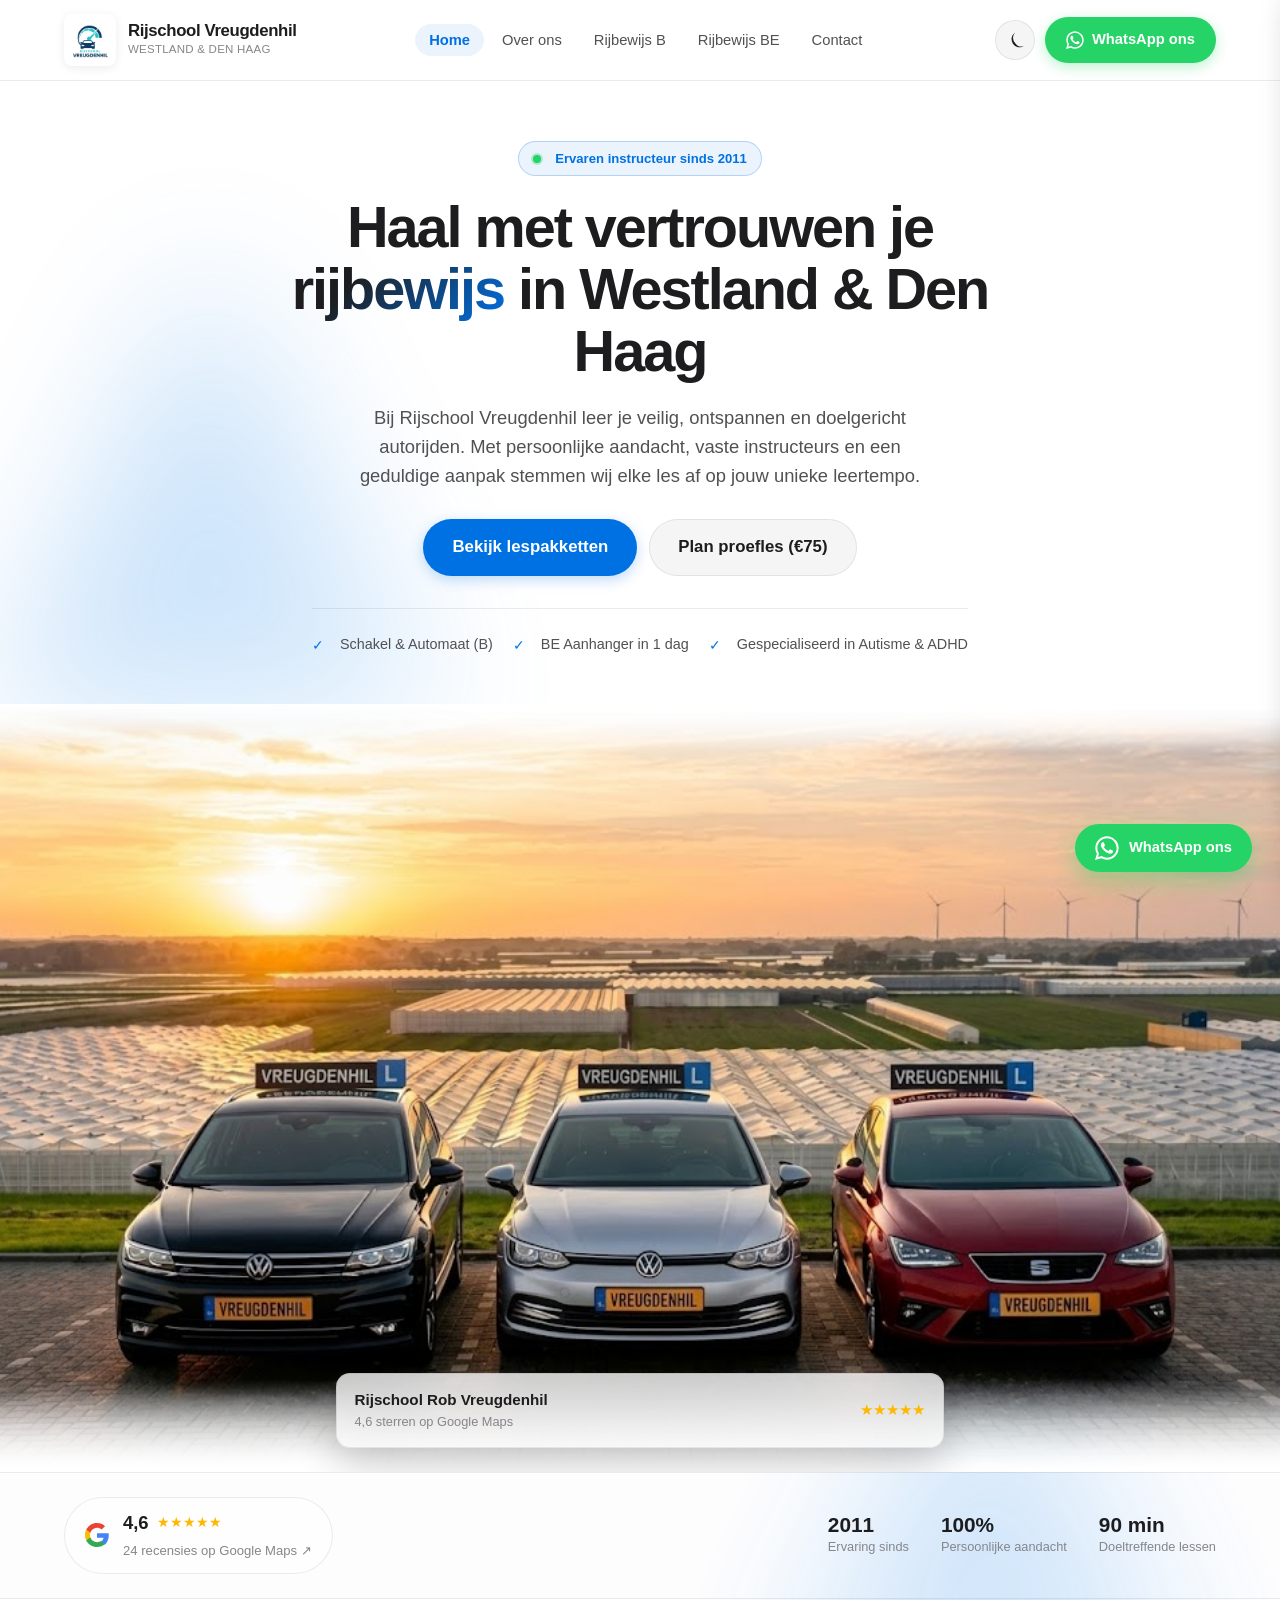
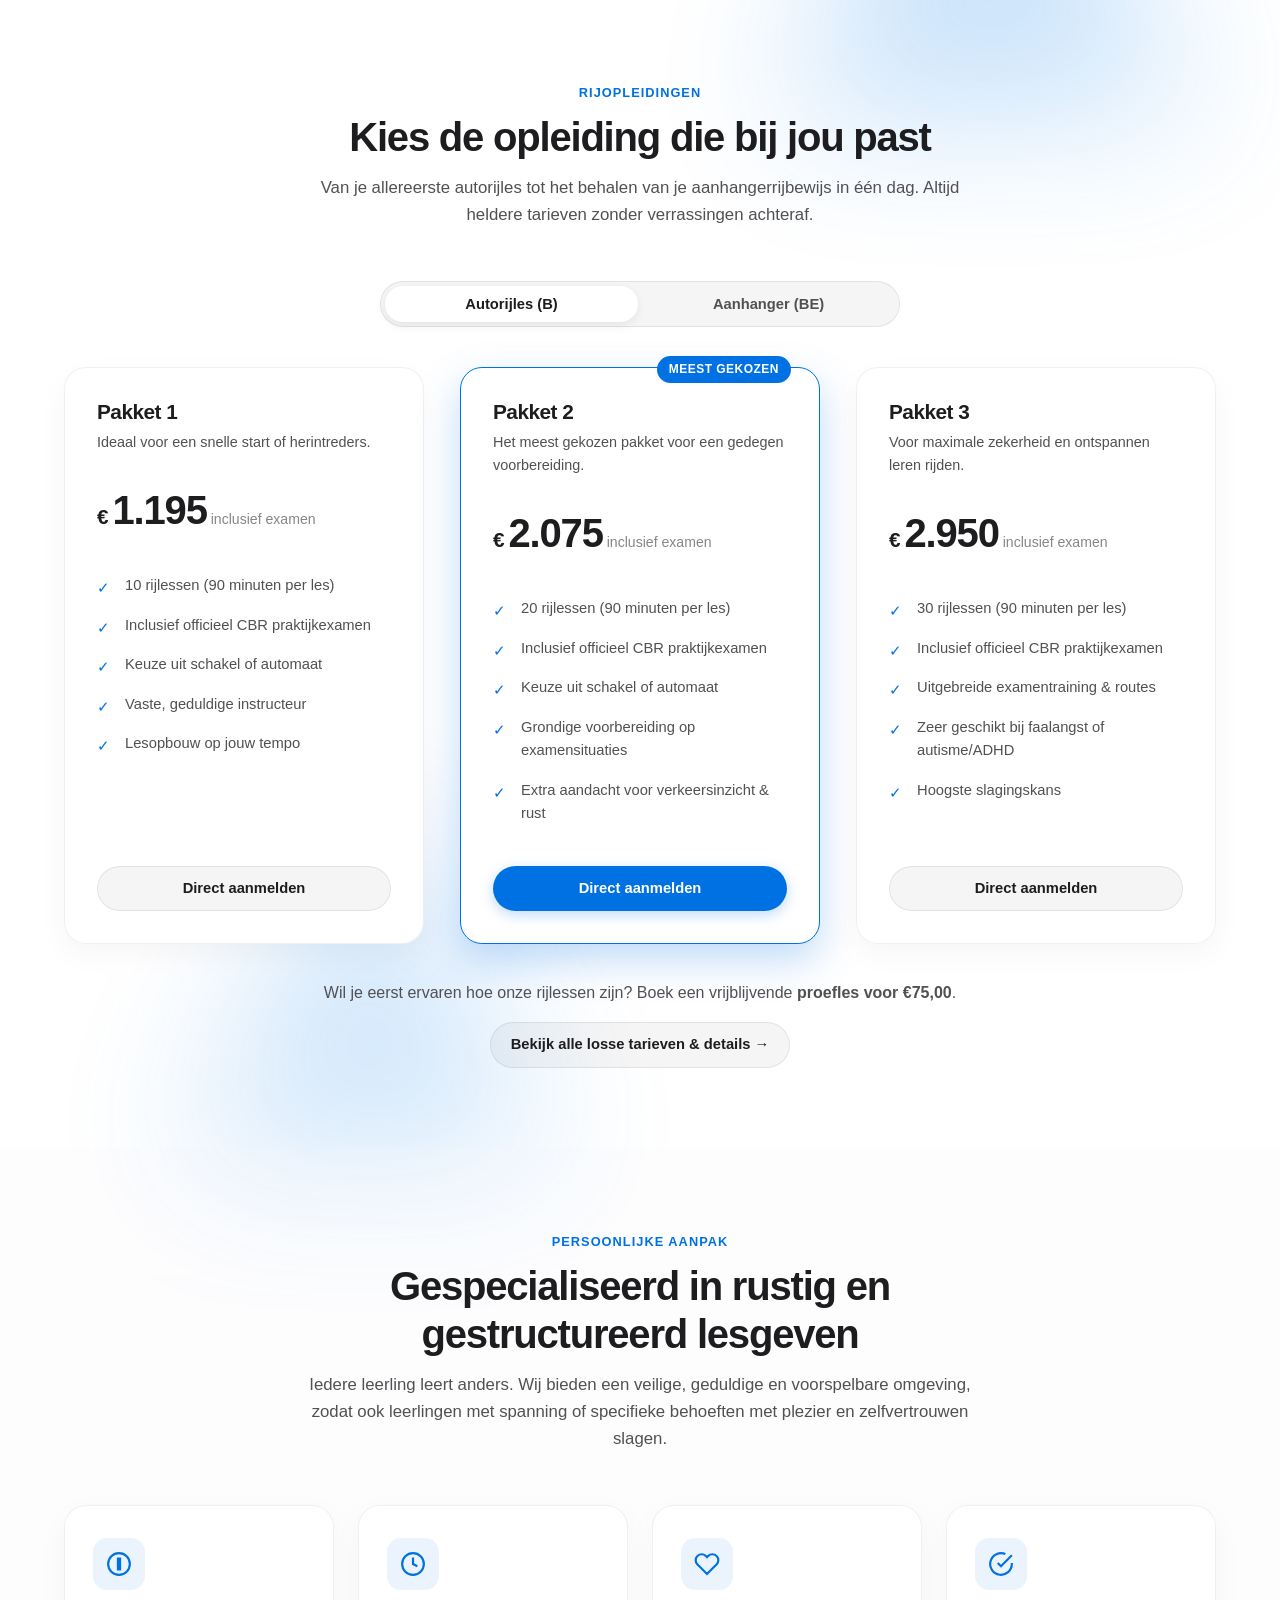
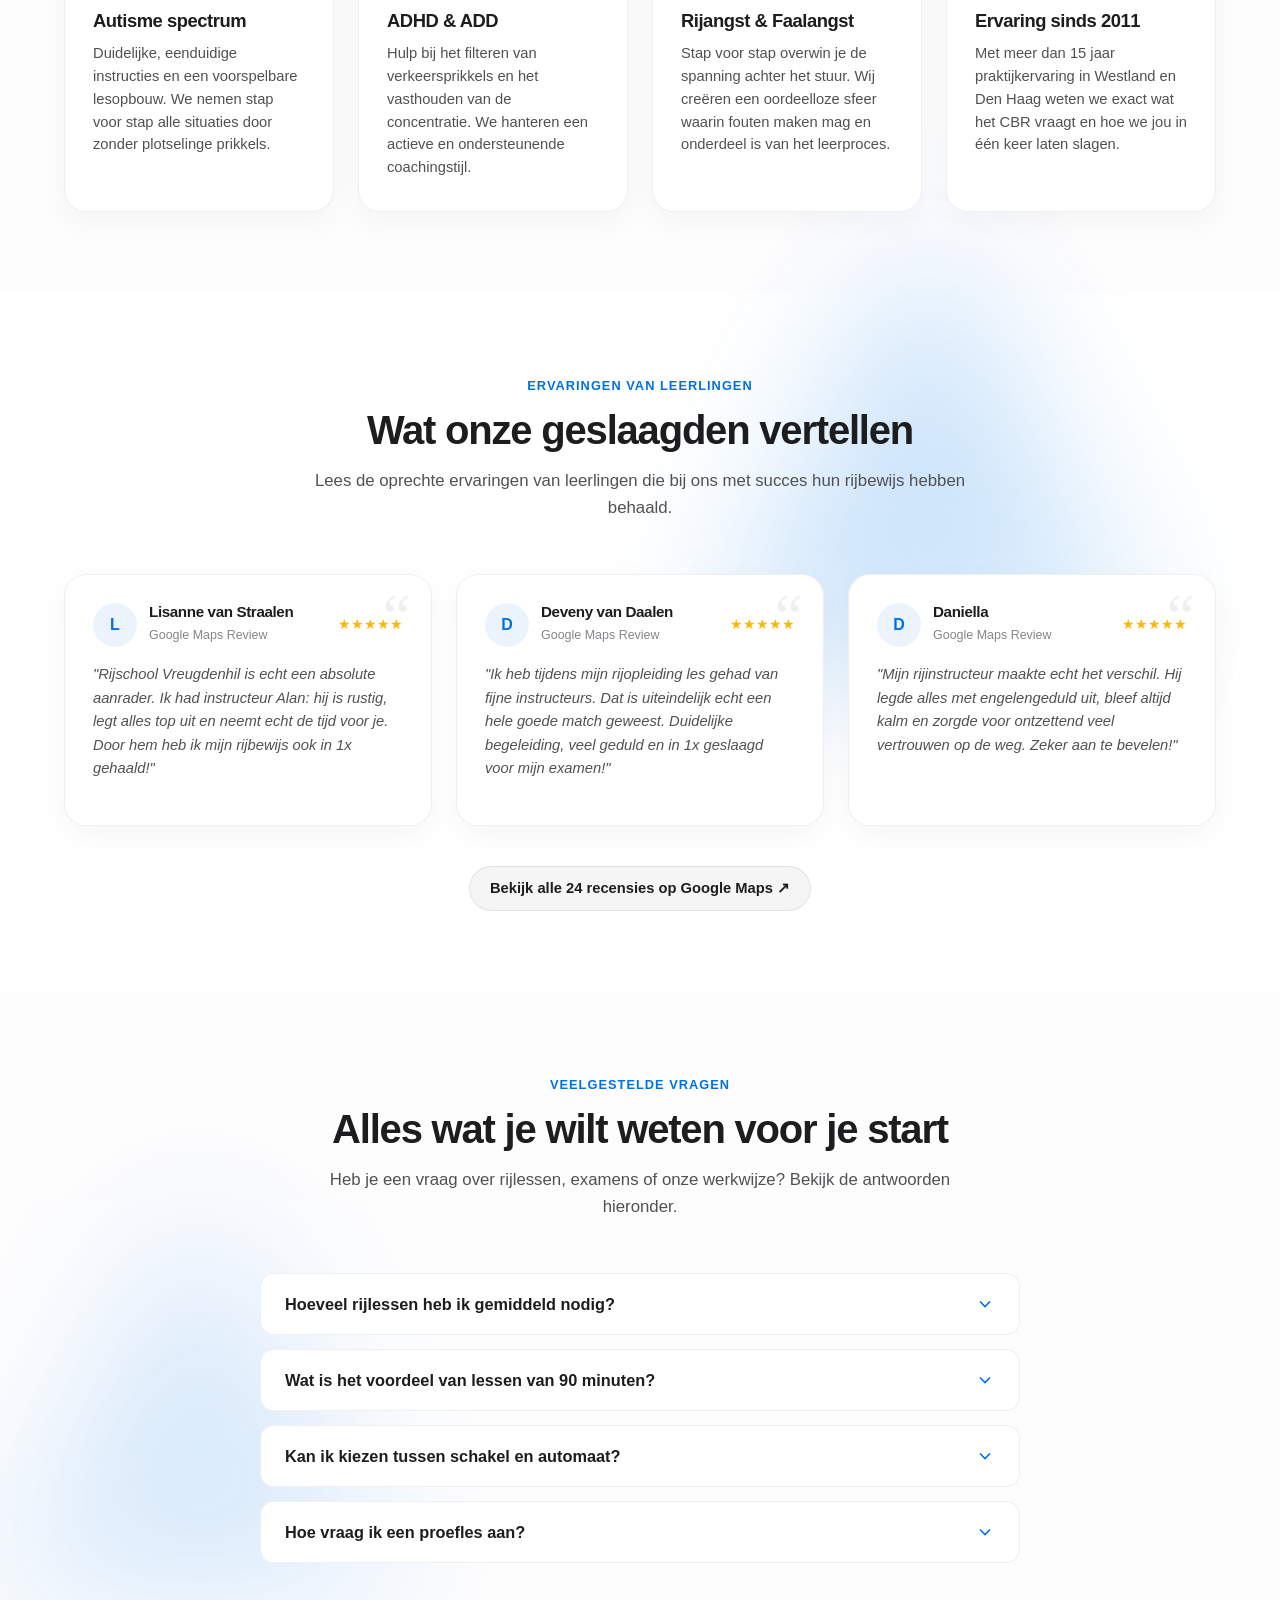
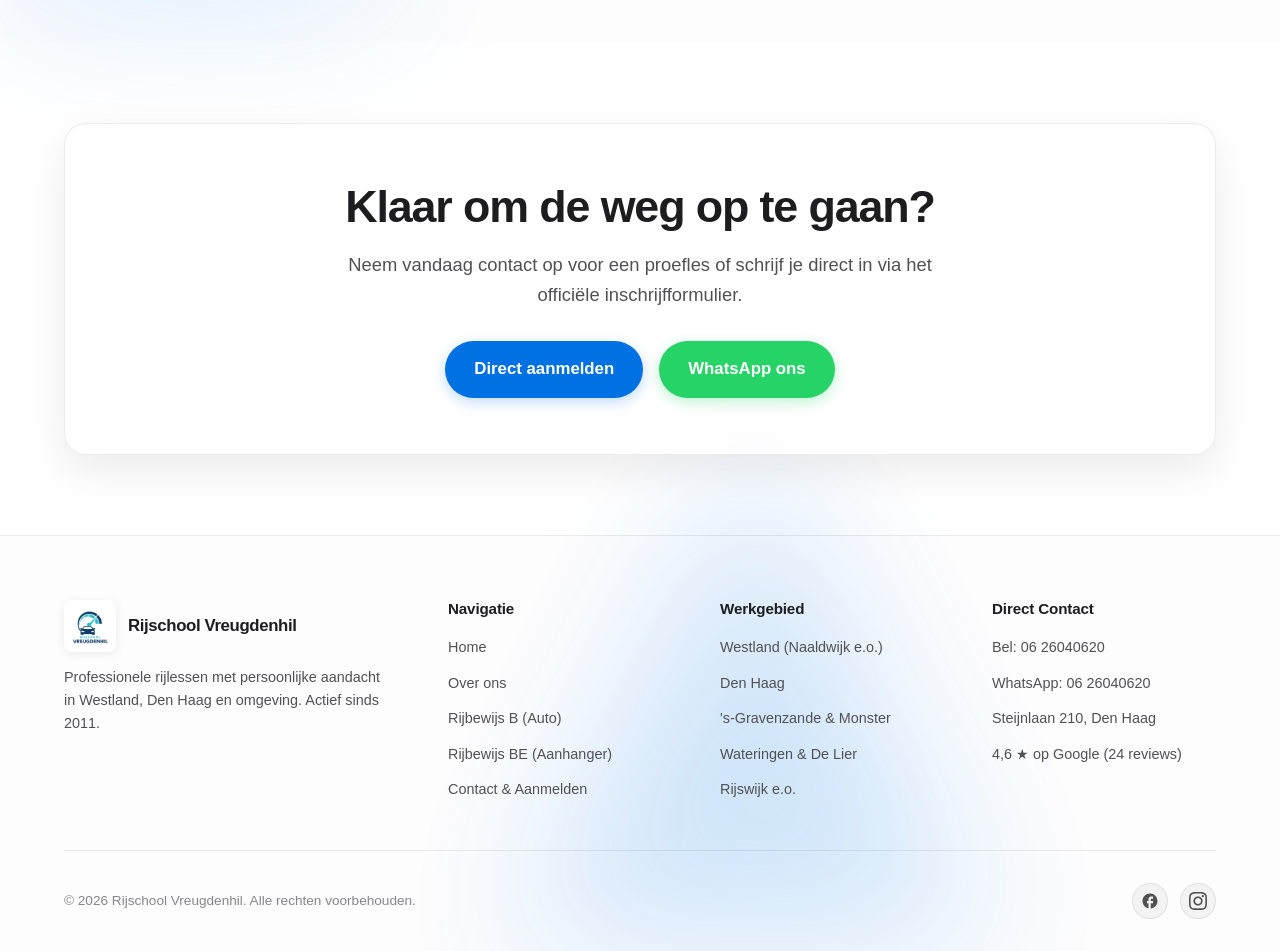
==== index.html @ 4d46e8d2 "Initial commit: Rijschool Vreugdenhil modern Apple-style website" ====
<!DOCTYPE html>
<html lang="nl" data-theme="light">
<head>
  <meta charset="UTF-8">
  <meta name="viewport" content="width=device-width, initial-scale=1.0">
  <title>Rijschool Vreugdenhil — Professionele Rijlessen in Westland & Den Haag</title>
  
  <meta name="description" content="Snel, veilig en zelfverzekerd je rijbewijs halen bij Rijschool Vreugdenhil. Ervaren instructeur sinds 2011 in Westland en Den Haag. Schakel, automaat & BE aanhanger.">
  <meta name="keywords" content="rijschool westland, rijschool den haag, rijles naaldwijk, autorijles schakel automaat, rijbewijs be aanhanger, rijschool vreugdenhil, autisme adhd rijles">
  <meta name="author" content="Rijschool Vreugdenhil">
  <meta name="robots" content="index, follow">
  <link rel="canonical" href="https://www.rijschoolvreugdenhil.nl/">

  <!-- Open Graph / Facebook / WhatsApp -->
  <meta property="og:type" content="website">
  <meta property="og:url" content="https://www.rijschoolvreugdenhil.nl/">
  <meta property="og:title" content="Rijschool Vreugdenhil — Professionele Rijlessen in Westland & Den Haag">
  <meta property="og:description" content="Haal met vertrouwen je autorijbewijs (B) of aanhangerrijbewijs (BE). Persoonlijke aanpak, rustige instructeur en bewezen resultaat sinds 2011.">
  <meta property="og:image" content="https://www.rijschoolvreugdenhil.nl/images/Bannervreugdenhil.jpeg">

  <!-- Twitter Card -->
  <meta name="twitter:card" content="summary_large_image">
  <meta name="twitter:title" content="Rijschool Vreugdenhil — Professionele Rijlessen">
  <meta name="twitter:description" content="Rijles in Westland en Den Haag met een persoonlijke en rustige aanpak. Ervaring sinds 2011.">
  <meta name="twitter:image" content="https://www.rijschoolvreugdenhil.nl/images/Bannervreugdenhil.jpeg">

  <link rel="icon" type="image/png" href="images/logo.png">
  <link rel="stylesheet" href="css/styles.css">

  <!-- Schema.org JSON-LD Structured Data for Local Business SEO -->
  <script type="application/ld+json">
  {
    "@context": "https://schema.org",
    "@type": "DrivingSchool",
    "name": "Rijschool Rob Vreugdenhil",
    "image": "https://www.rijschoolvreugdenhil.nl/images/logo.png",
    "@id": "https://www.rijschoolvreugdenhil.nl/#organization",
    "url": "https://www.rijschoolvreugdenhil.nl/",
    "telephone": "+31626040620",
    "priceRange": "€€",
    "address": {
      "@type": "PostalAddress",
      "streetAddress": "Steijnlaan 210",
      "addressLocality": "Den Haag",
      "postalCode": "2571 SB",
      "addressCountry": "NL"
    },
    "geo": {
      "@type": "GeoCoordinates",
      "latitude": 52.06767,
      "longitude": 4.2879638
    },
    "areaServed": [
      "Westland",
      "Den Haag",
      "Naaldwijk",
      "'s-Gravenzande",
      "Monster",
      "De Lier",
      "Wateringen",
      "Rijswijk"
    ],
    "aggregateRating": {
      "@type": "AggregateRating",
      "ratingValue": "4.6",
      "reviewCount": "24",
      "bestRating": "5",
      "worstRating": "1"
    }
  }
  </script>
</head>
<body>
  <a href="#main-content" class="skip-link">Ga direct naar de hoofdinhoud</a>

  <!-- Header met Frosted Glass Navigatie -->
  <header class="site-header">
    <div class="container nav-container">
      <a href="index.html" class="brand-link" aria-label="Rijschool Vreugdenhil homepage">
        <img src="images/logo.png" alt="Logo Rijschool Vreugdenhil" class="brand-logo-img">
        <div class="brand-name">
          <span class="brand-title">Rijschool Vreugdenhil</span>
          <span class="brand-subtitle">Westland & Den Haag</span>
        </div>
      </a>

      <!-- Desktop Navigatie -->
      <nav class="main-nav" aria-label="Hoofdnavigatie">
        <ul class="nav-list">
          <li><a href="index.html" class="nav-link active">Home</a></li>
          <li><a href="over-ons.html" class="nav-link">Over ons</a></li>
          <li><a href="rijbewijs-b.html" class="nav-link">Rijbewijs B</a></li>
          <li><a href="rijbewijs-be.html" class="nav-link">Rijbewijs BE</a></li>
          <li><a href="contact.html" class="nav-link">Contact</a></li>
        </ul>
      </nav>

      <!-- Header Knoppen & Dark Mode Toggle -->
      <div class="header-actions">
        <button type="button" class="theme-toggle-btn" aria-label="Wissel van thema">
          <svg class="icon-moon" viewBox="0 0 24 24"><path d="M12.3 2a10 10 0 0 0-.19 14 10 10 0 0 0 11.89 4 10 10 0 1 1-11.7-18z"/></svg>
          <svg class="icon-sun" style="display:none;" viewBox="0 0 24 24"><path d="M12 7c-2.76 0-5 2.24-5 5s2.24 5 5 5 5-2.24 5-5-2.24-5-5-5zM2 13h2c.55 0 1-.45 1-1s-.45-1-1-1H2c-.55 0-1 .45-1 1s.45 1 1 1zm18 0h2c.55 0 1-.45 1-1s-.45-1-1-1h-2c-.55 0-1 .45-1 1s.45 1 1 1zM11 2v2c0 .55.45 1 1 1s1-.45 1-1V2c0-.55-.45-1-1-1s-1 .45-1 1zm0 18v2c0 .55.45 1 1 1s1-.45 1-1v-2c0-.55-.45-1-1-1s-1 .45-1 1zM5.99 4.58a.996.996 0 0 0-1.41 0 .996.996 0 0 0 0 1.41l1.06 1.06c.39.39 1.03.39 1.41 0s.39-1.03 0-1.41L5.99 4.58zm12.37 12.37a.996.996 0 0 0-1.41 0 .996.996 0 0 0 0 1.41l1.06 1.06c.39.39 1.03.39 1.41 0a.996.996 0 0 0 0-1.41l-1.06-1.06zm1.06-10.96a.996.996 0 0 0 0-1.41.996.996 0 0 0-1.41 0l-1.06 1.06c-.39.39-.39 1.03 0 1.41s1.03.39 1.41 0l1.06-1.06zM7.05 18.36a.996.996 0 0 0 0-1.41.996.996 0 0 0-1.41 0l-1.06 1.06c-.39.39-.39 1.03 0 1.41s1.03.39 1.41 0l1.06-1.06z"/></svg>
        </button>

        <a href="https://wa.me/31626040620?text=Hallo%20Rijschool%20Vreugdenhil!%20Graag%20wil%20ik%20me%20aanmelden%20voor%20een%20rijopleiding.%20Kunnen%20wij%20op%20korte%20termijn%20een%20afspraak%20maken%3F" target="_blank" rel="noopener" class="btn btn-whatsapp" aria-label="Direct contact via WhatsApp">
          <svg viewBox="0 0 24 24" width="18" height="18" fill="currentColor"><path d="M17.472 14.382c-.301-.15-1.78-.877-2.056-.977-.276-.1-.476-.15-.677.15-.2.3-.777.977-.952 1.178-.175.201-.351.226-.652.075-.301-.15-1.27-.468-2.42-1.493-.895-.798-1.5-1.783-1.675-2.084-.176-.301-.019-.464.132-.614.136-.135.301-.351.452-.527.15-.176.2-.301.3-.502.101-.2.05-.376-.025-.526-.075-.15-.677-1.632-.927-2.233-.244-.585-.493-.506-.677-.515-.175-.008-.376-.01-.577-.01-.2 0-.526.075-.802.376-.276.301-1.053 1.028-1.053 2.508 0 1.48 1.078 2.909 1.229 3.11.15.2 2.122 3.24 5.14 4.544.718.31 1.279.496 1.716.634.721.229 1.377.197 1.895.12.577-.086 1.78-.727 2.03-1.43.25-.702.25-1.304.175-1.43-.075-.126-.276-.201-.577-.351zM12.008 21.654c-1.745 0-3.454-.469-4.954-1.358l-.355-.21-3.684.966.983-3.593-.23-.366A9.619 9.619 0 0 1 2.36 12.01c0-5.32 4.33-9.65 9.65-9.65 2.578 0 5.002 1.003 6.825 2.827A9.605 9.605 0 0 1 21.66 12.01c0 5.322-4.33 9.644-9.652 9.644zm7.997-17.653A11.583 11.583 0 0 0 12.008.358C5.586.358.358 5.586.358 12.01c0 2.05.534 4.053 1.55 5.817L0 24l6.337-1.663c1.706.93 3.633 1.42 5.67 1.42h.005c6.422 0 11.649-5.228 11.65-11.652 0-3.11-1.21-6.036-3.415-8.243z"/></svg>
          <span>WhatsApp ons</span>
        </a>

        <button type="button" class="mobile-menu-toggle" aria-label="Menu openen">
          <svg viewBox="0 0 24 24" fill="none" stroke="currentColor" stroke-width="2"><path d="M3 12h18M3 6h18M3 18h18"/></svg>
        </button>
      </div>
    </div>
  </header>

  <!-- Mobiele Navigatie Drawer -->
  <div class="mobile-nav-overlay" aria-hidden="true"></div>
  <aside class="mobile-nav-drawer" aria-label="Mobiel menu">
    <div>
      <button type="button" class="mobile-nav-close" aria-label="Menu sluiten">✕</button>
      <ul class="mobile-nav-links">
        <li><a href="index.html" class="mobile-nav-link active">Home</a></li>
        <li><a href="over-ons.html" class="mobile-nav-link">Over ons</a></li>
        <li><a href="rijbewijs-b.html" class="mobile-nav-link">Rijbewijs B (Auto)</a></li>
        <li><a href="rijbewijs-be.html" class="mobile-nav-link">Rijbewijs BE (Aanhanger)</a></li>
        <li><a href="contact.html" class="mobile-nav-link">Contact & Aanmelden</a></li>
      </ul>
    </div>
    <div>
      <a href="https://wa.me/31626040620?text=Hallo%20Rijschool%20Vreugdenhil!%20Graag%20wil%20ik%20me%20aanmelden%20voor%20een%20rijopleiding.%20Kunnen%20wij%20op%20korte%20termijn%20een%20afspraak%20maken%3F" target="_blank" rel="noopener" class="btn btn-whatsapp" style="width:100%;">
        Open WhatsApp Chat
      </a>
    </div>
  </aside>

  <main id="main-content">
    <!-- Hero Sectie met Apple Minimalisme & Volledige Panoramische Banner -->
    <section class="hero-section">
      <div class="container hero-container-centered">
        <div class="hero-badge-wrap">
          <span class="status-dot"></span>
          <span>Ervaren instructeur sinds 2011</span>
        </div>
        <h1 class="hero-title">
          Haal met vertrouwen je <span class="gradient-text">rijbewijs</span> in Westland & Den Haag
        </h1>
        <p class="hero-subtitle">
          Bij Rijschool Vreugdenhil leer je veilig, ontspannen en doelgericht autorijden. Met persoonlijke aandacht, vaste instructeurs en een geduldige aanpak stemmen wij elke les af op jouw unieke leertempo.
        </p>
        <div class="hero-actions">
          <a href="rijbewijs-b.html" class="btn btn-primary btn-lg">Bekijk lespakketten</a>
          <a href="https://wa.me/31626040620?text=Hallo%20Rijschool%20Vreugdenhil!%20Graag%20wil%20ik%20me%20aanmelden%20voor%20een%20rijopleiding.%20Kunnen%20wij%20op%20korte%20termijn%20een%20afspraak%20maken%3F" target="_blank" rel="noopener" class="btn btn-secondary btn-lg">Plan proefles (€75)</a>
        </div>

        <div class="hero-highlights">
          <div class="highlight-item">
            <span class="highlight-icon">✓</span>
            <span>Schakel & Automaat (B)</span>
          </div>
          <div class="highlight-item">
            <span class="highlight-icon">✓</span>
            <span>BE Aanhanger in 1 dag</span>
          </div>
          <div class="highlight-item">
            <span class="highlight-icon">✓</span>
            <span>Gespecialiseerd in Autisme & ADHD</span>
          </div>
        </div>
      </div>

      <!-- Volledig schermbrede banner van links naar rechts met vloeiende fade naar boven en beneden -->
      <div class="hero-full-banner">
        <div class="hero-banner-top-overlay"></div>
        <img src="images/Bannervreugdenhil.jpeg" alt="Het wagenpark van Rijschool Vreugdenhil bij zonsondergang in Westland" class="hero-banner-image">
        <div class="hero-banner-gradient-overlay"></div>
        <div class="hero-floating-badge">
          <div class="badge-info">
            <span class="badge-title">Rijschool Rob Vreugdenhil</span>
            <span class="badge-desc">4,6 sterren op Google Maps</span>
          </div>
          <div class="badge-stars" aria-label="Beoordeling: 4,6 van 5 sterren">
            ★★★★★
          </div>
        </div>
      </div>
    </section>

    <!-- Trust Strip met Google Reviews koppeling -->
    <section class="trust-strip">
      <div class="container trust-flex">
        <a href="https://maps.app.goo.gl/g1JHbJTAHFUbRV528" target="_blank" rel="noopener" class="google-review-badge">
          <svg class="google-icon" viewBox="0 0 24 24"><path fill="#4285F4" d="M23.745 12.27c0-.7-.06-1.4-.19-2.07H12v4.51h6.6c-.29 1.52-1.14 2.8-2.4 3.66v3.05h3.88c2.27-2.09 3.665-5.17 3.665-9.15z"/><path fill="#34A853" d="M12 24c3.24 0 5.95-1.08 7.93-2.91l-3.88-3.05c-1.08.72-2.45 1.16-4.05 1.16-3.12 0-5.77-2.1-6.72-4.93H1.26v3.15C3.27 21.36 7.35 24 12 24z"/><path fill="#FBBC05" d="M5.28 14.27c-.25-.72-.38-1.49-.38-2.27s.13-1.55.38-2.27V6.58H1.26C.46 8.16 0 9.94 0 12s.46 3.84 1.26 5.42l4.02-3.15z"/><path fill="#EA4335" d="M12 4.75c1.77 0 3.35.61 4.6 1.8l3.42-3.42C17.95 1.19 15.24 0 12 0 7.35 0 3.27 2.64 1.26 6.58l4.02 3.15c.95-2.83 3.6-4.98 6.72-4.98z"/></svg>
          <div>
            <div style="display:flex; align-items:center; gap:8px;">
              <span class="review-score-num">4,6</span>
              <span class="review-stars">★★★★★</span>
            </div>
            <span class="review-count">24 recensies op Google Maps ↗</span>
          </div>
        </a>

        <div class="trust-stats">
          <div class="stat-item">
            <span class="stat-value">2011</span>
            <span class="stat-label">Ervaring sinds</span>
          </div>
          <div class="stat-item">
            <span class="stat-value">100%</span>
            <span class="stat-label">Persoonlijke aandacht</span>
          </div>
          <div class="stat-item">
            <span class="stat-value">90 min</span>
            <span class="stat-label">Doeltreffende lessen</span>
          </div>
        </div>
      </div>
    </section>

    <!-- Opleidingen & Keuzehulp Switcher -->
    <section class="section">
      <div class="container">
        <div class="section-header">
          <span class="section-tag">Rijopleidingen</span>
          <h2 class="section-title">Kies de opleiding die bij jou past</h2>
          <p class="section-subtitle">
            Van je allereerste autorijles tot het behalen van je aanhangerrijbewijs in één dag. Altijd heldere tarieven zonder verrassingen achteraf.
          </p>
        </div>

        <div class="course-selector-wrap">
          <div class="course-selector" role="tablist">
            <button type="button" class="course-tab-btn active" role="tab" aria-selected="true" data-target="panel-auto">
              Autorijles (B)
            </button>
            <button type="button" class="course-tab-btn" role="tab" aria-selected="false" data-target="panel-aanhanger">
              Aanhanger (BE)
            </button>
          </div>
        </div>

        <!-- Tab Panel: Rijbewijs B -->
        <div id="panel-auto" class="course-panel" role="tabpanel">
          <div class="pricing-grid">
            <!-- Pakket 1 -->
            <div class="pricing-card">
              <div class="pricing-header">
                <h3 class="package-name">Pakket 1</h3>
                <p class="package-desc">Ideaal voor een snelle start of herintreders.</p>
              </div>
              <div class="pricing-amount">
                <span class="price-currency">€</span>
                <span class="price-val">1.195</span>
                <span class="price-period">inclusief examen</span>
              </div>
              <ul class="pricing-features">
                <li><span class="feature-check">✓</span> 10 rijlessen (90 minuten per les)</li>
                <li><span class="feature-check">✓</span> Inclusief officieel CBR praktijkexamen</li>
                <li><span class="feature-check">✓</span> Keuze uit schakel of automaat</li>
                <li><span class="feature-check">✓</span> Vaste, geduldige instructeur</li>
                <li><span class="feature-check">✓</span> Lesopbouw op jouw tempo</li>
              </ul>
              <a href="https://www.startmetjerijbewijs.nl/inschrijven/robvreugdenhil" target="_blank" rel="noopener" class="btn btn-secondary">Direct aanmelden</a>
            </div>

            <!-- Pakket 2 (Populair) -->
            <div class="pricing-card featured">
              <div class="featured-tag">Meest Gekozen</div>
              <div class="pricing-header">
                <h3 class="package-name">Pakket 2</h3>
                <p class="package-desc">Het meest gekozen pakket voor een gedegen voorbereiding.</p>
              </div>
              <div class="pricing-amount">
                <span class="price-currency">€</span>
                <span class="price-val">2.075</span>
                <span class="price-period">inclusief examen</span>
              </div>
              <ul class="pricing-features">
                <li><span class="feature-check">✓</span> 20 rijlessen (90 minuten per les)</li>
                <li><span class="feature-check">✓</span> Inclusief officieel CBR praktijkexamen</li>
                <li><span class="feature-check">✓</span> Keuze uit schakel of automaat</li>
                <li><span class="feature-check">✓</span> Grondige voorbereiding op examensituaties</li>
                <li><span class="feature-check">✓</span> Extra aandacht voor verkeersinzicht & rust</li>
              </ul>
              <a href="https://www.startmetjerijbewijs.nl/inschrijven/robvreugdenhil" target="_blank" rel="noopener" class="btn btn-primary">Direct aanmelden</a>
            </div>

            <!-- Pakket 3 -->
            <div class="pricing-card">
              <div class="pricing-header">
                <h3 class="package-name">Pakket 3</h3>
                <p class="package-desc">Voor maximale zekerheid en ontspannen leren rijden.</p>
              </div>
              <div class="pricing-amount">
                <span class="price-currency">€</span>
                <span class="price-val">2.950</span>
                <span class="price-period">inclusief examen</span>
              </div>
              <ul class="pricing-features">
                <li><span class="feature-check">✓</span> 30 rijlessen (90 minuten per les)</li>
                <li><span class="feature-check">✓</span> Inclusief officieel CBR praktijkexamen</li>
                <li><span class="feature-check">✓</span> Uitgebreide examentraining & routes</li>
                <li><span class="feature-check">✓</span> Zeer geschikt bij faalangst of autisme/ADHD</li>
                <li><span class="feature-check">✓</span> Hoogste slagingskans</li>
              </ul>
              <a href="https://www.startmetjerijbewijs.nl/inschrijven/robvreugdenhil" target="_blank" rel="noopener" class="btn btn-secondary">Direct aanmelden</a>
            </div>
          </div>

          <div style="text-align: center; margin-top: 36px;">
            <p style="margin-bottom: 16px; color: var(--text-secondary);">
              Wil je eerst ervaren hoe onze rijlessen zijn? Boek een vrijblijvende <strong>proefles voor €75,00</strong>.
            </p>
            <a href="rijbewijs-b.html" class="btn btn-secondary">Bekijk alle losse tarieven & details →</a>
          </div>
        </div>

        <!-- Tab Panel: Rijbewijs BE -->
        <div id="panel-aanhanger" class="course-panel" role="tabpanel" style="display:none;" hidden>
          <div class="pricing-grid" style="grid-template-columns: repeat(auto-fit, minmax(320px, 1fr));">
            <div class="pricing-card featured">
              <div class="featured-tag">Aanbevolen</div>
              <div class="pricing-header">
                <h3 class="package-name">BE Dagopleiding</h3>
                <p class="package-desc">In 1 dag je aanhangerrijbewijs op zak!</p>
              </div>
              <div class="pricing-amount">
                <span class="price-currency">€</span>
                <span class="price-val">795</span>
                <span class="price-period">inclusief examen</span>
              </div>
              <ul class="pricing-features">
                <li><span class="feature-check">✓</span> 6 uur intensieve praktijkles</li>
                <li><span class="feature-check">✓</span> Aansluitend CBR praktijkexamen op dezelfde dag</li>
                <li><span class="feature-check">✓</span> Geen theorie-examen vereist (wel geldig rijbewijs B)</li>
                <li><span class="feature-check">✓</span> Ervaren BE instructeur en moderne combinatie</li>
                <li><span class="feature-check">✓</span> Ideaal voor paardentrailer, caravan of werk</li>
              </ul>
              <a href="https://www.startmetjerijbewijs.nl/inschrijven/robvreugdenhil" target="_blank" rel="noopener" class="btn btn-primary">Dagopleiding boeken</a>
            </div>

            <div class="pricing-card">
              <div class="pricing-header">
                <h3 class="package-name">Losse BE Lessen</h3>
                <p class="package-desc">Lessen op jouw eigen tempo en planning.</p>
              </div>
              <div class="pricing-amount">
                <span class="price-currency">€</span>
                <span class="price-val">78</span>
                <span class="price-period">per uur les</span>
              </div>
              <ul class="pricing-features">
                <li><span class="feature-check">✓</span> Intake les (120 min): €150,00</li>
                <li><span class="feature-check">✓</span> Losse les (60 min): €78,00</li>
                <li><span class="feature-check">✓</span> Dubbele les (120 min): €156,00</li>
                <li><span class="feature-check">✓</span> BE praktijkexamen los: €327,00</li>
                <li><span class="feature-check">✓</span> Flexibel in te plannen naar wens</li>
              </ul>
              <a href="rijbewijs-be.html" class="btn btn-secondary">Meer over Rijbewijs BE</a>
            </div>
          </div>
        </div>
      </div>
    </section>

    <!-- Onze Specialisaties & Aanpak -->
    <section class="section section-alt">
      <div class="container">
        <div class="section-header">
          <span class="section-tag">Persoonlijke Aanpak</span>
          <h2 class="section-title">Gespecialiseerd in rustig en gestructureerd lesgeven</h2>
          <p class="section-subtitle">
            Iedere leerling leert anders. Wij bieden een veilige, geduldige en voorspelbare omgeving, zodat ook leerlingen met spanning of specifieke behoeften met plezier en zelfvertrouwen slagen.
          </p>
        </div>

        <div class="features-grid">
          <div class="feature-card">
            <div class="feature-icon-wrap">
              <svg viewBox="0 0 24 24" fill="none" stroke="currentColor" stroke-width="2"><path d="M12 2a10 10 0 1 0 10 10A10 10 0 0 0 12 2zm1 15h-2v-6h2zm0-8h-2V7h2z"/></svg>
            </div>
            <h3 class="feature-title">Autisme spectrum</h3>
            <p class="feature-text">
              Duidelijke, eenduidige instructies en een voorspelbare lesopbouw. We nemen stap voor stap alle situaties door zonder plotselinge prikkels.
            </p>
          </div>

          <div class="feature-card">
            <div class="feature-icon-wrap">
              <svg viewBox="0 0 24 24" fill="none" stroke="currentColor" stroke-width="2"><circle cx="12" cy="12" r="10"/><path d="M12 6v6l4 2"/></svg>
            </div>
            <h3 class="feature-title">ADHD & ADD</h3>
            <p class="feature-text">
              Hulp bij het filteren van verkeersprikkels en het vasthouden van de concentratie. We hanteren een actieve en ondersteunende coachingstijl.
            </p>
          </div>

          <div class="feature-card">
            <div class="feature-icon-wrap">
              <svg viewBox="0 0 24 24" fill="none" stroke="currentColor" stroke-width="2"><path d="M20.84 4.61a5.5 5.5 0 0 0-7.78 0L12 5.67l-1.06-1.06a5.5 5.5 0 0 0-7.78 7.78l1.06 1.06L12 21.23l7.78-7.78 1.06-1.06a5.5 5.5 0 0 0 0-7.78z"/></svg>
            </div>
            <h3 class="feature-title">Rijangst & Faalangst</h3>
            <p class="feature-text">
              Stap voor stap overwin je de spanning achter het stuur. Wij creëren een oordeelloze sfeer waarin fouten maken mag en onderdeel is van het leerproces.
            </p>
          </div>

          <div class="feature-card">
            <div class="feature-icon-wrap">
              <svg viewBox="0 0 24 24" fill="none" stroke="currentColor" stroke-width="2"><path d="M22 11.08V12a10 10 0 1 1-5.93-9.14"/><polyline points="22 4 12 14.01 9 11.01"/></svg>
            </div>
            <h3 class="feature-title">Ervaring sinds 2011</h3>
            <p class="feature-text">
              Met meer dan 15 jaar praktijkervaring in Westland en Den Haag weten we exact wat het CBR vraagt en hoe we jou in één keer laten slagen.
            </p>
          </div>
        </div>
      </div>
    </section>

    <!-- Google Reviews Sectie met Echte Recensies -->
    <section class="section">
      <div class="container">
        <div class="section-header">
          <span class="section-tag">Ervaringen van Leerlingen</span>
          <h2 class="section-title">Wat onze geslaagden vertellen</h2>
          <p class="section-subtitle">
            Lees de oprechte ervaringen van leerlingen die bij ons met succes hun rijbewijs hebben behaald.
          </p>
        </div>

        <div class="reviews-grid">
          <!-- Review 1 -->
          <div class="review-card">
            <div class="review-header">
              <div class="reviewer-meta">
                <div class="reviewer-avatar">L</div>
                <div>
                  <h4 class="reviewer-name">Lisanne van Straalen</h4>
                  <span class="review-source">Google Maps Review</span>
                </div>
              </div>
              <div class="review-stars-wrap">★★★★★</div>
            </div>
            <p class="review-body">
              "Rijschool Vreugdenhil is echt een absolute aanrader. Ik had instructeur Alan: hij is rustig, legt alles top uit en neemt echt de tijd voor je. Door hem heb ik mijn rijbewijs ook in 1x gehaald!"
            </p>
          </div>

          <!-- Review 2 -->
          <div class="review-card">
            <div class="review-header">
              <div class="reviewer-meta">
                <div class="reviewer-avatar">D</div>
                <div>
                  <h4 class="reviewer-name">Deveny van Daalen</h4>
                  <span class="review-source">Google Maps Review</span>
                </div>
              </div>
              <div class="review-stars-wrap">★★★★★</div>
            </div>
            <p class="review-body">
              "Ik heb tijdens mijn rijopleiding les gehad van fijne instructeurs. Dat is uiteindelijk echt een hele goede match geweest. Duidelijke begeleiding, veel geduld en in 1x geslaagd voor mijn examen!"
            </p>
          </div>

          <!-- Review 3 -->
          <div class="review-card">
            <div class="review-header">
              <div class="reviewer-meta">
                <div class="reviewer-avatar">D</div>
                <div>
                  <h4 class="reviewer-name">Daniella</h4>
                  <span class="review-source">Google Maps Review</span>
                </div>
              </div>
              <div class="review-stars-wrap">★★★★★</div>
            </div>
            <p class="review-body">
              "Mijn rijinstructeur maakte echt het verschil. Hij legde alles met engelengeduld uit, bleef altijd kalm en zorgde voor ontzettend veel vertrouwen op de weg. Zeker aan te bevelen!"
            </p>
          </div>
        </div>

        <div style="text-align: center; margin-top: 40px;">
          <a href="https://maps.app.goo.gl/g1JHbJTAHFUbRV528" target="_blank" rel="noopener" class="btn btn-secondary">
            Bekijk alle 24 recensies op Google Maps ↗
          </a>
        </div>
      </div>
    </section>

    <!-- FAQ Accordion -->
    <section class="section section-alt">
      <div class="container">
        <div class="section-header">
          <span class="section-tag">Veelgestelde Vragen</span>
          <h2 class="section-title">Alles wat je wilt weten voor je start</h2>
          <p class="section-subtitle">
            Heb je een vraag over rijlessen, examens of onze werkwijze? Bekijk de antwoorden hieronder.
          </p>
        </div>

        <div class="faq-wrap">
          <div class="faq-item">
            <button type="button" class="faq-question" aria-expanded="false">
              <span>Hoeveel rijlessen heb ik gemiddeld nodig?</span>
              <svg class="faq-icon" viewBox="0 0 24 24" fill="none" stroke="currentColor" stroke-width="2"><polyline points="6 9 12 15 18 9"/></svg>
            </button>
            <div class="faq-answer">
              <p>
                Het CBR schat dat een gemiddelde leerling rond de 35 à 45 lesuren nodig heeft om zelfstandig en veilig te kunnen rijden. Tijdens de proefles schatten wij jouw aanleg in en adviseren we welk lespakket het beste aansluit.
              </p>
            </div>
          </div>

          <div class="faq-item">
            <button type="button" class="faq-question" aria-expanded="false">
              <span>Wat is het voordeel van lessen van 90 minuten?</span>
              <svg class="faq-icon" viewBox="0 0 24 24" fill="none" stroke="currentColor" stroke-width="2"><polyline points="6 9 12 15 18 9"/></svg>
            </button>
            <div class="faq-answer">
              <p>
                Met lessen van 90 minuten heb je voldoende tijd om rustig in te rijden, naar diverse verkeerssituaties en examengebieden (in Westland of Den Haag) te rijden en nieuwe onderdelen intensief te oefenen. Hierdoor leer je sneller en efficiënter.
              </p>
            </div>
          </div>

          <div class="faq-item">
            <button type="button" class="faq-question" aria-expanded="false">
              <span>Kan ik kiezen tussen schakel en automaat?</span>
              <svg class="faq-icon" viewBox="0 0 24 24" fill="none" stroke="currentColor" stroke-width="2"><polyline points="6 9 12 15 18 9"/></svg>
            </button>
            <div class="faq-answer">
              <p>
                Ja! Wij bieden rijlessen in zowel handgeschakelde auto's als in een automaat. Schakel geeft je de bevoegdheid om in beide te rijden, terwijl een automaat extra rust en focus op het verkeer biedt.
              </p>
            </div>
          </div>

          <div class="faq-item">
            <button type="button" class="faq-question" aria-expanded="false">
              <span>Hoe vraag ik een proefles aan?</span>
              <svg class="faq-icon" viewBox="0 0 24 24" fill="none" stroke="currentColor" stroke-width="2"><polyline points="6 9 12 15 18 9"/></svg>
            </button>
            <div class="faq-answer">
              <p>
                Je kunt direct een bericht sturen via WhatsApp naar <strong>06 26040620</strong> of je online inschrijven. We nemen dan direct contact met je op om een datum en tijd in te plannen die jou goed uitkomt.
              </p>
            </div>
          </div>
        </div>
      </div>
    </section>

    <!-- Call to Action Banner -->
    <section class="cta-section">
      <div class="container">
        <div class="cta-box glass-panel">
          <h2 class="cta-title">Klaar om de weg op te gaan?</h2>
          <p class="cta-desc">
            Neem vandaag contact op voor een proefles of schrijf je direct in via het officiële inschrijfformulier.
          </p>
          <div class="cta-actions">
            <a href="https://www.startmetjerijbewijs.nl/inschrijven/robvreugdenhil" target="_blank" rel="noopener" class="btn btn-primary btn-lg">Direct aanmelden</a>
            <a href="https://wa.me/31626040620?text=Hallo%20Rijschool%20Vreugdenhil!%20Graag%20wil%20ik%20me%20aanmelden%20voor%20een%20rijopleiding.%20Kunnen%20wij%20op%20korte%20termijn%20een%20afspraak%20maken%3F" target="_blank" rel="noopener" class="btn btn-whatsapp btn-lg">WhatsApp ons</a>
          </div>
        </div>
      </div>
    </section>
  </main>

  <!-- Zwevende WhatsApp Knop -->
  <a href="https://wa.me/31626040620?text=Hallo%20Rijschool%20Vreugdenhil!%20Graag%20wil%20ik%20me%20aanmelden%20voor%20een%20rijopleiding.%20Kunnen%20wij%20op%20korte%20termijn%20een%20afspraak%20maken%3F" target="_blank" rel="noopener" class="wa-float-btn" aria-label="Stuur direct een WhatsApp bericht">
    <svg viewBox="0 0 24 24"><path d="M17.472 14.382c-.301-.15-1.78-.877-2.056-.977-.276-.1-.476-.15-.677.15-.2.3-.777.977-.952 1.178-.175.201-.351.226-.652.075-.301-.15-1.27-.468-2.42-1.493-.895-.798-1.5-1.783-1.675-2.084-.176-.301-.019-.464.132-.614.136-.135.301-.351.452-.527.15-.176.2-.301.3-.502.101-.2.05-.376-.025-.526-.075-.15-.677-1.632-.927-2.233-.244-.585-.493-.506-.677-.515-.175-.008-.376-.01-.577-.01-.2 0-.526.075-.802.376-.276.301-1.053 1.028-1.053 2.508 0 1.48 1.078 2.909 1.229 3.11.15.2 2.122 3.24 5.14 4.544.718.31 1.279.496 1.716.634.721.229 1.377.197 1.895.12.577-.086 1.78-.727 2.03-1.43.25-.702.25-1.304.175-1.43-.075-.126-.276-.201-.577-.351zM12.008 21.654c-1.745 0-3.454-.469-4.954-1.358l-.355-.21-3.684.966.983-3.593-.23-.366A9.619 9.619 0 0 1 2.36 12.01c0-5.32 4.33-9.65 9.65-9.65 2.578 0 5.002 1.003 6.825 2.827A9.605 9.605 0 0 1 21.66 12.01c0 5.322-4.33 9.644-9.652 9.644zm7.997-17.653A11.583 11.583 0 0 0 12.008.358C5.586.358.358 5.586.358 12.01c0 2.05.534 4.053 1.55 5.817L0 24l6.337-1.663c1.706.93 3.633 1.42 5.67 1.42h.005c6.422 0 11.649-5.228 11.65-11.652 0-3.11-1.21-6.036-3.415-8.243z"/></svg>
    <span>WhatsApp ons</span>
  </a>

  <!-- Footer -->
  <footer class="site-footer">
    <div class="container">
      <div class="footer-grid">
        <div>
          <a href="index.html" class="brand-link">
            <img src="images/logo.png" alt="Logo" class="brand-logo-img">
            <span class="brand-title">Rijschool Vreugdenhil</span>
          </a>
          <p class="footer-brand-desc">
            Professionele rijlessen met persoonlijke aandacht in Westland, Den Haag en omgeving. Actief sinds 2011.
          </p>
        </div>

        <div>
          <h4 class="footer-col-title">Navigatie</h4>
          <ul class="footer-links">
            <li><a href="index.html" class="footer-link">Home</a></li>
            <li><a href="over-ons.html" class="footer-link">Over ons</a></li>
            <li><a href="rijbewijs-b.html" class="footer-link">Rijbewijs B (Auto)</a></li>
            <li><a href="rijbewijs-be.html" class="footer-link">Rijbewijs BE (Aanhanger)</a></li>
            <li><a href="contact.html" class="footer-link">Contact & Aanmelden</a></li>
          </ul>
        </div>

        <div>
          <h4 class="footer-col-title">Werkgebied</h4>
          <ul class="footer-links">
            <li><span class="footer-link">Westland (Naaldwijk e.o.)</span></li>
            <li><span class="footer-link">Den Haag</span></li>
            <li><span class="footer-link">'s-Gravenzande & Monster</span></li>
            <li><span class="footer-link">Wateringen & De Lier</span></li>
            <li><span class="footer-link">Rijswijk e.o.</span></li>
          </ul>
        </div>

        <div>
          <h4 class="footer-col-title">Direct Contact</h4>
          <ul class="footer-links">
            <li><a href="tel:+31626040620" class="footer-link">Bel: 06 26040620</a></li>
            <li><a href="https://wa.me/31626040620" target="_blank" rel="noopener" class="footer-link">WhatsApp: 06 26040620</a></li>
            <li><a href="https://maps.app.goo.gl/g1JHbJTAHFUbRV528" target="_blank" rel="noopener" class="footer-link">Steijnlaan 210, Den Haag</a></li>
            <li><a href="https://maps.app.goo.gl/g1JHbJTAHFUbRV528" target="_blank" rel="noopener" class="footer-link">4,6 ★ op Google (24 reviews)</a></li>
          </ul>
        </div>
      </div>

      <div class="footer-bottom">
        <div>
          © <span class="current-year">2026</span> Rijschool Vreugdenhil. Alle rechten voorbehouden.
        </div>
        <div class="footer-socials">
          <a href="https://www.facebook.com/people/Rijschool-Vreugdenhil/61570730446154/" target="_blank" rel="noopener" class="social-icon-link" aria-label="Facebook">
            <svg viewBox="0 0 24 24"><path d="M22 12c0-5.52-4.48-10-10-10S2 6.48 2 12c0 4.84 3.44 8.87 8 9.8V15H8v-3h2V9.5C10 7.57 11.57 6 13.5 6H16v3h-2c-.55 0-1 .45-1 1v2h3v3h-3v6.95c5.05-.5 9-4.76 9-9.95z"/></svg>
          </a>
          <a href="https://www.instagram.com/rijschoolvreugdenhil" target="_blank" rel="noopener" class="social-icon-link" aria-label="Instagram">
            <svg viewBox="0 0 24 24"><path d="M12 2.163c3.204 0 3.584.012 4.85.07 3.252.148 4.771 1.691 4.919 4.919.058 1.265.069 1.645.069 4.849 0 3.205-.012 3.584-.069 4.849-.149 3.225-1.664 4.771-4.919 4.919-1.266.058-1.644.07-4.85.07-3.204 0-3.584-.012-4.849-.07-3.26-.149-4.771-1.699-4.919-4.92-.058-1.265-.07-1.644-.07-4.849 0-3.204.013-3.583.07-4.849.149-3.227 1.664-4.771 4.919-4.919 1.266-.057 1.645-.069 4.849-.069zm0-2.163c-3.259 0-3.667.014-4.947.072-4.358.2-6.78 2.618-6.98 6.98-.059 1.281-.073 1.689-.073 4.948 0 3.259.014 3.668.072 4.948.2 4.358 2.618 6.78 6.98 6.98 1.281.058 1.689.072 4.948.072 3.259 0 3.668-.014 4.948-.072 4.354-.2 6.782-2.618 6.979-6.98.059-1.28.073-1.689.073-4.948 0-3.259-.014-3.667-.072-4.947-.196-4.354-2.617-6.78-6.979-6.98-1.281-.059-1.69-.073-4.949-.073zm0 5.838c-3.403 0-6.162 2.759-6.162 6.162s2.759 6.163 6.162 6.163 6.162-2.759 6.162-6.163c0-3.403-2.759-6.162-6.162-6.162zm0 10.162c-2.209 0-4-1.79-4-4 0-2.209 1.791-4 4-4s4 1.791 4 4c0 2.21-1.791 4-4 4zm6.406-11.845c-.796 0-1.441.645-1.441 1.44s.645 1.44 1.441 1.44c.795 0 1.439-.645 1.439-1.44s-.644-1.44-1.439-1.44z"/></svg>
          </a>
        </div>
      </div>
    </div>
  </footer>

  <script src="js/main.js"></script>
</body>
</html>
---- css/styles.css ----
/* ==========================================================================
   Rijschool Vreugdenhil - Apple Minimalist & Glassmorphism Design System
   ========================================================================== */

:root {
  /* Color Palette - Light Mode (Default) */
  --bg-primary: #ffffff;
  --bg-secondary: rgba(245, 245, 247, 0.18);
  --bg-tertiary: rgba(235, 235, 240, 0.22);
  
  --text-primary: #1d1d1f;
  --text-secondary: #515154;
  --text-muted: #86868b;
  
  /* Apple Blue Accent */
  --accent: #0071e3;
  --accent-hover: #0077ed;
  --accent-light: rgba(0, 113, 227, 0.08);
  --accent-glow: rgba(0, 113, 227, 0.25);
  
  /* WhatsApp Green */
  --wa-green: #25d366;
  --wa-hover: #20bd5a;
  
  /* Glassmorphism Variables */
  --glass-bg: rgba(255, 255, 255, 0.78);
  --glass-bg-subtle: rgba(255, 255, 255, 0.55);
  --glass-border: rgba(0, 0, 0, 0.08);
  --glass-border-focus: rgba(0, 113, 227, 0.4);
  --glass-shadow: 0 10px 30px rgba(0, 0, 0, 0.04);
  --glass-shadow-hover: 0 16px 40px rgba(0, 0, 0, 0.08);
  
  --card-bg: #ffffff;
  --card-border: rgba(0, 0, 0, 0.06);
  --pill-bg: rgba(0, 0, 0, 0.04);
  --pill-text: #1d1d1f;
  
  /* Radii & Transitions */
  --radius-sm: 8px;
  --radius-md: 14px;
  --radius-lg: 22px;
  --radius-pill: 9999px;
  
  --transition-fast: 0.2s cubic-bezier(0.25, 1, 0.5, 1);
  --transition-normal: 0.3s cubic-bezier(0.25, 1, 0.5, 1);
  --transition-slow: 0.5s cubic-bezier(0.16, 1, 0.3, 1);

  /* Container */
  --container-max: 1200px;
}

/* Dark Mode Overrides */
[data-theme="dark"] {
  --bg-primary: #000000;
  --bg-secondary: rgba(18, 18, 20, 0.25);
  --bg-tertiary: rgba(28, 28, 30, 0.30);
  
  --text-primary: #f5f5f7;
  --text-secondary: #a1a1a6;
  --text-muted: #6e6e73;
  
  --accent: #2997ff;
  --accent-hover: #40a9ff;
  --accent-light: rgba(41, 151, 255, 0.12);
  --accent-glow: rgba(41, 151, 255, 0.3);
  
  --glass-bg: rgba(28, 28, 30, 0.78);
  --glass-bg-subtle: rgba(36, 36, 38, 0.6);
  --glass-border: rgba(255, 255, 255, 0.12);
  --glass-border-focus: rgba(41, 151, 255, 0.5);
  --glass-shadow: 0 12px 36px rgba(0, 0, 0, 0.35);
  --glass-shadow-hover: 0 20px 48px rgba(0, 0, 0, 0.55);
  
  --card-bg: #161618;
  --card-border: rgba(255, 255, 255, 0.08);
  --pill-bg: rgba(255, 255, 255, 0.08);
  --pill-text: #f5f5f7;
}

/* Reset & Base */
*, *::before, *::after {
  box-sizing: border-box;
  margin: 0;
  padding: 0;
}

html {
  scroll-behavior: smooth;
  font-size: 16px;
  -webkit-text-size-adjust: 100%;
}

body {
  font-family: -apple-system, BlinkMacSystemFont, "SF Pro Text", "SF Pro Display", "Segoe UI", Roboto, Helvetica, Arial, sans-serif;
  background-color: var(--bg-primary);
  color: var(--text-primary);
  line-height: 1.6;
  -webkit-font-smoothing: antialiased;
  -moz-osx-font-smoothing: grayscale;
  transition: background-color var(--transition-normal), color var(--transition-normal);
  overflow-x: hidden;
  position: relative;
  animation: pageFadeIn 0.5s cubic-bezier(0.25, 1, 0.5, 1) forwards;
  z-index: 0;
}

/* Ambient Background Layer & Custom Scrollbar */
::-webkit-scrollbar {
  width: 14px;
}
::-webkit-scrollbar-track {
  background: transparent;
}
::-webkit-scrollbar-thumb {
  background-color: rgba(120, 120, 120, 0.25);
  border-radius: 10px;
  border: 4px solid var(--bg-primary);
}
::-webkit-scrollbar-thumb:hover {
  background-color: rgba(120, 120, 120, 0.45);
}

.bg-ambient-layer {
  position: absolute;
  top: 0;
  left: 0;
  width: 100%;
  height: 100%;
  z-index: -1;
  pointer-events: none;
  overflow: hidden;
  contain: paint;
}

.bg-shape {
  position: absolute;
  background-size: contain;
  background-position: center;
  background-repeat: no-repeat;
  filter: blur(75px);
  opacity: var(--base-op, 0.22);
  animation: floatAmbient 16s infinite alternate ease-in-out;
  transform: translate3d(0, 0, 0);
  backface-visibility: hidden;
  will-change: transform, opacity;
}

[data-theme="dark"] .bg-shape {
  --base-op: 0.38;
}

/* Rustig ademend en subtiel zwevend achtergrondeffect */
@keyframes floatAmbient {
  0% {
    transform: translate3d(0, 0, 0) rotate(var(--base-rot, 0deg)) scale(0.92);
    opacity: calc(var(--base-op, 0.22) * 0.88);
  }
  50% {
    transform: translate3d(18px, -24px, 0) rotate(calc(var(--base-rot, 0deg) + 5deg)) scale(1.14);
    opacity: calc(var(--base-op, 0.22) * 1.18);
  }
  100% {
    transform: translate3d(-14px, 18px, 0) rotate(calc(var(--base-rot, 0deg) - 4deg)) scale(0.96);
    opacity: calc(var(--base-op, 0.22) * 0.94);
  }
}

@keyframes pageFadeIn {
  from {
    opacity: 0;
  }
  to {
    opacity: 1;
  }
}

/* Scroll Reveal Classes */
.reveal-on-scroll {
  opacity: 0;
  transform: translateY(30px);
  transition: opacity 0.8s cubic-bezier(0.25, 1, 0.5, 1), transform 0.8s cubic-bezier(0.25, 1, 0.5, 1);
  will-change: opacity, transform;
}

.reveal-on-scroll.is-visible {
  opacity: 1;
  transform: translateY(0);
}

/* Skip link for accessibility */
.skip-link {
  position: absolute;
  top: -60px;
  left: 20px;
  background: var(--accent);
  color: #fff;
  padding: 10px 18px;
  border-radius: var(--radius-sm);
  z-index: 99999;
  font-weight: 600;
  text-decoration: none;
  transition: top 0.2s ease;
}
.skip-link:focus {
  top: 20px;
}

/* Typography Helpers */
h1, h2, h3, h4 {
  color: var(--text-primary);
  font-weight: 600;
  letter-spacing: -0.025em;
  line-height: 1.2;
}

p {
  color: var(--text-secondary);
}

a {
  color: inherit;
  text-decoration: none;
  transition: color var(--transition-fast), opacity var(--transition-fast);
}

img {
  max-width: 100%;
  height: auto;
  display: block;
}

/* Container */
.container {
  width: 100%;
  max-width: var(--container-max);
  margin: 0 auto;
  padding: 0 24px;
}

/* Glass Utility Classes */
.glass-panel {
  background: var(--glass-bg);
  backdrop-filter: blur(24px) saturate(180%);
  -webkit-backdrop-filter: blur(24px) saturate(180%);
  border: 1px solid var(--glass-border);
  box-shadow: var(--glass-shadow);
  border-radius: var(--radius-lg);
  transition: all var(--transition-normal);
}

.glass-panel:hover {
  box-shadow: var(--glass-shadow-hover);
}

/* Header & Nav */
.site-header {
  position: sticky;
  top: 0;
  z-index: 1000;
  width: 100%;
  padding: 14px 0;
  background: var(--glass-bg);
  backdrop-filter: blur(20px) saturate(180%);
  -webkit-backdrop-filter: blur(20px) saturate(180%);
  border-bottom: 1px solid var(--glass-border);
  transition: background-color var(--transition-normal), border-color var(--transition-normal);
}

.nav-container {
  display: flex;
  align-items: center;
  justify-content: space-between;
}

.brand-link {
  display: flex;
  align-items: center;
  gap: 12px;
  font-weight: 700;
  font-size: 1.15rem;
  letter-spacing: -0.02em;
}

.brand-logo-img {
  width: 52px;
  height: 52px;
  object-fit: contain;
  border-radius: var(--radius-sm);
  background: #ffffff;
  padding: 3px;
  box-shadow: 0 2px 10px rgba(0, 0, 0, 0.08);
}

.brand-name {
  display: flex;
  flex-direction: column;
}

.brand-title {
  font-size: 1.05rem;
  font-weight: 700;
  line-height: 1.1;
  color: var(--text-primary);
}

.brand-subtitle {
  font-size: 0.72rem;
  color: var(--text-muted);
  font-weight: 500;
  letter-spacing: 0.02em;
  text-transform: uppercase;
}

.main-nav {
  display: flex;
  align-items: center;
  gap: 8px;
}

.nav-list {
  display: flex;
  align-items: center;
  list-style: none;
  gap: 4px;
}

.nav-link {
  padding: 8px 14px;
  font-size: 0.92rem;
  font-weight: 500;
  color: var(--text-secondary);
  border-radius: var(--radius-pill);
  transition: all var(--transition-fast);
}

.nav-link:hover {
  color: var(--text-primary);
  background: var(--pill-bg);
}

.nav-link.active {
  color: var(--accent);
  background: var(--accent-light);
  font-weight: 600;
}

.header-actions {
  display: flex;
  align-items: center;
  gap: 10px;
}

/* Theme Toggle Button */
.theme-toggle-btn {
  background: var(--pill-bg);
  border: 1px solid var(--glass-border);
  color: var(--text-primary);
  width: 40px;
  height: 40px;
  border-radius: var(--radius-pill);
  display: inline-flex;
  align-items: center;
  justify-content: center;
  cursor: pointer;
  transition: all var(--transition-fast);
}

.theme-toggle-btn:hover {
  background: var(--glass-border);
  transform: scale(1.05);
}

.theme-toggle-btn svg {
  width: 18px;
  height: 18px;
  fill: currentColor;
}

/* Buttons */
.btn {
  display: inline-flex;
  align-items: center;
  justify-content: center;
  gap: 8px;
  padding: 10px 20px;
  font-size: 0.92rem;
  font-weight: 600;
  border-radius: var(--radius-pill);
  cursor: pointer;
  border: 1px solid transparent;
  transition: all var(--transition-fast);
  text-decoration: none;
}

.btn:active, .theme-toggle-btn:active, .mobile-menu-toggle:active, .course-tab-btn:active, .google-review-badge:active {
  transform: scale(0.96) !important;
}

.btn-primary {
  background: var(--accent);
  color: #ffffff;
  box-shadow: 0 4px 14px var(--accent-glow);
}

.btn-primary:hover {
  background: var(--accent-hover);
  transform: translateY(-1px);
  box-shadow: 0 6px 20px var(--accent-glow);
  color: #ffffff;
}

.btn-secondary {
  background: var(--pill-bg);
  color: var(--text-primary);
  border-color: var(--glass-border);
}

.btn-secondary:hover {
  background: var(--bg-tertiary);
  transform: translateY(-1px);
}

.btn-whatsapp {
  background: var(--wa-green);
  color: #ffffff;
  box-shadow: 0 4px 14px rgba(37, 211, 102, 0.3);
}

.btn-whatsapp:hover {
  background: var(--wa-hover);
  color: #ffffff;
  transform: translateY(-1px);
}

.btn-lg {
  padding: 14px 28px;
  font-size: 1.05rem;
}

/* Mobile Menu Toggle */
.mobile-menu-toggle {
  display: none;
  background: var(--pill-bg);
  border: 1px solid var(--glass-border);
  color: var(--text-primary);
  width: 40px;
  height: 40px;
  border-radius: var(--radius-pill);
  cursor: pointer;
  align-items: center;
  justify-content: center;
}

.mobile-menu-toggle svg {
  width: 20px;
  height: 20px;
}

/* Hero Section */
.hero-section {
  position: relative;
  padding: 60px 0 0;
  overflow: hidden;
}

/* Centered Apple Hero Layout */
.hero-container-centered {
  text-align: center;
  max-width: 860px;
  margin: 0 auto;
  display: flex;
  flex-direction: column;
  align-items: center;
}

.hero-container-centered .hero-actions {
  justify-content: center;
}

.hero-container-centered .hero-highlights {
  justify-content: center;
}

/* Full Width Panoramic Banner with Smooth Bottom Fade */
.hero-full-banner {
  position: relative;
  width: 100%;
  margin-top: 48px;
  overflow: hidden;
}

.hero-banner-image {
  width: 100%;
  height: clamp(480px, 60vw, 840px);
  object-fit: cover;
  object-position: center 72%;
  display: block;
  mask-image: linear-gradient(to bottom, rgba(0,0,0,0) 0%, rgba(0,0,0,1) 6%, rgba(0,0,0,1) 88%, rgba(0,0,0,0) 100%);
  -webkit-mask-image: linear-gradient(to bottom, rgba(0,0,0,0) 0%, rgba(0,0,0,1) 6%, rgba(0,0,0,1) 88%, rgba(0,0,0,0) 100%);
  transition: transform var(--transition-normal);
}

.hero-banner-top-overlay {
  position: absolute;
  top: 0;
  left: 0;
  right: 0;
  height: 50px;
  background: linear-gradient(to bottom, var(--bg-primary) 0%, transparent 100%);
  pointer-events: none;
  z-index: 1;
}

.hero-banner-gradient-overlay {
  position: absolute;
  bottom: 0;
  left: 0;
  right: 0;
  height: 80px;
  background: linear-gradient(to bottom, transparent 0%, var(--bg-primary) 100%);
  pointer-events: none;
  z-index: 1;
}

.hero-full-banner .hero-floating-badge {
  position: absolute;
  bottom: 24px;
  left: 50%;
  transform: translateX(-50%);
  width: auto;
  min-width: 320px;
  box-shadow: 0 16px 40px rgba(0, 0, 0, 0.2);
  z-index: 2;
}

.hero-grid {
  display: grid;
  grid-template-columns: 1.15fr 0.85fr;
  gap: 48px;
  align-items: center;
}

.hero-badge-wrap {
  display: inline-flex;
  align-items: center;
  gap: 8px;
  padding: 6px 14px;
  background: var(--accent-light);
  border: 1px solid var(--accent-glow);
  border-radius: var(--radius-pill);
  margin-bottom: 20px;
  font-size: 0.82rem;
  font-weight: 600;
  color: var(--accent);
}

.hero-title {
  font-size: clamp(2.4rem, 5vw, 3.6rem);
  font-weight: 700;
  line-height: 1.08;
  letter-spacing: -0.035em;
  margin-bottom: 20px;
}

.hero-title .gradient-text {
  background: linear-gradient(135deg, var(--text-primary) 30%, var(--accent) 100%);
  -webkit-background-clip: text;
  -webkit-text-fill-color: transparent;
}

.hero-subtitle {
  font-size: 1.15rem;
  color: var(--text-secondary);
  line-height: 1.6;
  margin-bottom: 28px;
  max-width: 580px;
}

.hero-actions {
  display: flex;
  flex-wrap: wrap;
  gap: 12px;
  margin-bottom: 32px;
}

.hero-highlights {
  display: flex;
  flex-wrap: wrap;
  gap: 20px;
  padding-top: 24px;
  border-top: 1px solid var(--glass-border);
}

.highlight-item {
  display: flex;
  align-items: center;
  gap: 8px;
  font-size: 0.9rem;
  font-weight: 500;
  color: var(--text-secondary);
}

.highlight-icon {
  width: 20px;
  height: 20px;
  color: var(--accent);
  display: inline-flex;
}

.hero-visual {
  position: relative;
}

.hero-visual::before {
  content: "";
  position: absolute;
  top: 10%;
  left: 10%;
  right: 10%;
  bottom: 10%;
  background: radial-gradient(circle, var(--accent-glow) 0%, transparent 70%);
  filter: blur(52px);
  z-index: 0;
  pointer-events: none;
  opacity: 0.7;
}

.hero-card {
  padding: 16px;
  position: relative;
  overflow: hidden;
  z-index: 1;
}

.status-dot {
  display: inline-block;
  width: 8px;
  height: 8px;
  border-radius: 50%;
  background-color: var(--wa-green);
  box-shadow: 0 0 0 2px rgba(37, 211, 102, 0.3);
  margin-right: 6px;
  animation: pulse-dot 2s infinite ease-in-out;
}

@keyframes pulse-dot {
  0%, 100% { transform: scale(1); opacity: 1; }
  50% { transform: scale(1.35); opacity: 0.65; }
}

.hero-img {
  width: 100%;
  height: 420px;
  object-fit: cover;
  border-radius: var(--radius-md);
}

.hero-floating-badge {
  position: absolute;
  bottom: 32px;
  left: 32px;
  right: 32px;
  padding: 14px 18px;
  display: flex;
  align-items: center;
  justify-content: space-between;
  background: var(--glass-bg);
  backdrop-filter: blur(20px);
  -webkit-backdrop-filter: blur(20px);
  border: 1px solid var(--glass-border);
  border-radius: var(--radius-md);
  box-shadow: 0 10px 30px rgba(0,0,0,0.15);
}

.badge-info {
  display: flex;
  flex-direction: column;
}

.badge-title {
  font-size: 0.95rem;
  font-weight: 700;
  color: var(--text-primary);
}

.badge-desc {
  font-size: 0.8rem;
  color: var(--text-muted);
}

.badge-stars {
  color: #ffb800;
  font-size: 0.95rem;
  display: flex;
  gap: 2px;
}

/* Reviews Banner / Trust Section */
.trust-strip {
  padding: 24px 0;
  border-top: 1px solid var(--glass-border);
  border-bottom: 1px solid var(--glass-border);
  background: var(--bg-secondary);
  transition: background var(--transition-normal);
}

.trust-flex {
  display: flex;
  align-items: center;
  justify-content: space-between;
  flex-wrap: wrap;
  gap: 20px;
}

.google-review-badge {
  display: inline-flex;
  align-items: center;
  gap: 14px;
  padding: 10px 20px;
  border-radius: var(--radius-pill);
  background: var(--glass-bg);
  border: 1px solid var(--glass-border);
  text-decoration: none;
  transition: all var(--transition-fast);
}

.google-review-badge:hover {
  transform: translateY(-2px);
  box-shadow: var(--glass-shadow-hover);
  border-color: var(--accent);
}

.google-icon {
  width: 24px;
  height: 24px;
}

.review-score-num {
  font-size: 1.15rem;
  font-weight: 700;
  color: var(--text-primary);
}

.review-stars {
  color: #ffb800;
  font-size: 0.85rem;
}

.review-count {
  font-size: 0.82rem;
  color: var(--text-muted);
}

.trust-stats {
  display: flex;
  gap: 32px;
}

.stat-item {
  display: flex;
  flex-direction: column;
}

.stat-value {
  font-size: 1.3rem;
  font-weight: 700;
  color: var(--text-primary);
  line-height: 1.1;
}

.stat-label {
  font-size: 0.8rem;
  color: var(--text-muted);
}

/* Section Header */
.section {
  padding: 80px 0;
}

.section-alt {
  background: var(--bg-secondary);
  transition: background var(--transition-normal);
}

.section-header {
  text-align: center;
  max-width: 680px;
  margin: 0 auto 52px;
}

.section-tag {
  display: inline-block;
  font-size: 0.8rem;
  font-weight: 700;
  color: var(--accent);
  text-transform: uppercase;
  letter-spacing: 0.08em;
  margin-bottom: 10px;
}

.section-title {
  font-size: clamp(1.8rem, 3.5vw, 2.5rem);
  font-weight: 700;
  letter-spacing: -0.03em;
  margin-bottom: 14px;
}

.section-subtitle {
  font-size: 1.05rem;
  color: var(--text-secondary);
  line-height: 1.6;
}

/* Service / Course Selector Tabs (Apple Segmented Control Style) */
.course-selector-wrap {
  display: flex;
  justify-content: center;
  margin-bottom: 40px;
}

.course-selector {
  display: inline-flex;
  align-items: center;
  background: var(--pill-bg);
  padding: 4px;
  border-radius: var(--radius-pill);
  border: 1px solid var(--glass-border);
  gap: 4px;
  width: 100%;
  max-width: 520px;
}

.course-tab-btn {
  flex: 1;
  text-align: center;
  padding: 10px 18px;
  font-size: 0.92rem;
  font-weight: 600;
  border-radius: var(--radius-pill);
  border: none;
  background: transparent;
  color: var(--text-secondary);
  cursor: pointer;
  transition: all var(--transition-fast);
  white-space: nowrap;
}

.course-tab-btn:hover {
  color: var(--text-primary);
}

.course-tab-btn.active {
  background: var(--card-bg);
  color: var(--text-primary);
  border: none;
  box-shadow: 0 3px 12px rgba(0, 0, 0, 0.08);
}

[data-theme="dark"] .course-tab-btn.active {
  background: var(--bg-tertiary);
  color: #ffffff;
  box-shadow: 0 3px 14px rgba(0, 0, 0, 0.45);
}

/* Pricing Grid */
.pricing-grid {
  display: grid;
  grid-template-columns: repeat(auto-fit, minmax(300px, 1fr));
  gap: 36px;
}

.pricing-card {
  display: flex;
  flex-direction: column;
  padding: 32px;
  background: var(--card-bg);
  border: 1px solid var(--card-border);
  border-radius: var(--radius-lg);
  box-shadow: var(--glass-shadow);
  transition: all var(--transition-normal);
  position: relative;
}

.pricing-card:hover {
  transform: translateY(-4px);
  box-shadow: var(--glass-shadow-hover);
  border-color: var(--accent-glow);
}

.pricing-card.featured {
  border-color: var(--accent);
  background: var(--card-bg);
  box-shadow: 0 16px 40px var(--accent-glow);
}

.featured-tag {
  position: absolute;
  top: -12px;
  right: 28px;
  background: var(--accent);
  color: #ffffff;
  font-size: 0.75rem;
  font-weight: 700;
  padding: 4px 12px;
  border-radius: var(--radius-pill);
  text-transform: uppercase;
  letter-spacing: 0.04em;
}

.pricing-header {
  margin-bottom: 24px;
}

.package-name {
  font-size: 1.3rem;
  font-weight: 700;
  margin-bottom: 6px;
}

.package-desc {
  font-size: 0.9rem;
  color: var(--text-secondary);
}

.pricing-amount {
  display: flex;
  align-items: baseline;
  gap: 4px;
  margin-bottom: 24px;
}

.price-currency {
  font-size: 1.3rem;
  font-weight: 700;
  color: var(--text-primary);
}

.price-val {
  font-size: 2.5rem;
  font-weight: 800;
  letter-spacing: -0.03em;
  color: var(--text-primary);
}

.price-period {
  font-size: 0.88rem;
  color: var(--text-muted);
}

.pricing-features {
  list-style: none;
  margin-bottom: 32px;
  flex-grow: 1;
}

.pricing-features li {
  display: flex;
  align-items: flex-start;
  gap: 10px;
  padding: 8px 0;
  font-size: 0.92rem;
  color: var(--text-secondary);
}

.feature-check {
  width: 18px;
  height: 18px;
  color: var(--accent);
  flex-shrink: 0;
  margin-top: 3px;
}

/* Feature Cards Grid (Specializations & USPs) */
.features-grid {
  display: grid;
  grid-template-columns: repeat(auto-fit, minmax(260px, 1fr));
  gap: 24px;
}

.feature-card {
  padding: 32px 28px;
  background: var(--card-bg);
  border: 1px solid var(--card-border);
  border-radius: var(--radius-lg);
  box-shadow: var(--glass-shadow);
  transition: all var(--transition-normal);
}

.feature-card:hover {
  transform: translateY(-4px);
  border-color: var(--accent);
  box-shadow: var(--glass-shadow-hover);
}

.feature-icon-wrap {
  width: 52px;
  height: 52px;
  border-radius: var(--radius-md);
  background: var(--accent-light);
  color: var(--accent);
  display: flex;
  align-items: center;
  justify-content: center;
  margin-bottom: 20px;
}

.feature-icon-wrap svg {
  width: 26px;
  height: 26px;
}

.feature-title {
  font-size: 1.15rem;
  font-weight: 700;
  margin-bottom: 10px;
}

.feature-text {
  font-size: 0.92rem;
  color: var(--text-secondary);
  line-height: 1.55;
}

/* Reviews Grid */
.reviews-grid {
  display: grid;
  grid-template-columns: repeat(auto-fit, minmax(320px, 1fr));
  gap: 24px;
}

.review-card {
  padding: 28px;
  display: flex;
  flex-direction: column;
  justify-content: space-between;
  background: var(--card-bg);
  border: 1px solid var(--card-border);
  border-radius: var(--radius-lg);
  box-shadow: var(--glass-shadow);
  transition: all var(--transition-normal);
  position: relative;
  overflow: hidden;
}

.review-card::before {
  content: "“";
  position: absolute;
  top: 10px;
  right: 20px;
  font-size: 4rem;
  font-family: Georgia, serif;
  color: var(--text-muted);
  opacity: 0.12;
  line-height: 1;
  pointer-events: none;
}

/* Responsive Grids for Subpages */
.about-story-grid {
  display: grid;
  grid-template-columns: 1.1fr 0.9fr;
  gap: 40px;
  align-items: center;
}

.contact-layout-grid {
  display: grid;
  grid-template-columns: 1.15fr 0.85fr;
  gap: 36px;
  align-items: start;
  margin-bottom: 60px;
}

.responsive-steps-grid {
  display: grid;
  grid-template-columns: repeat(4, 1fr);
  gap: 24px;
}

.responsive-promises-grid {
  display: grid;
  grid-template-columns: repeat(4, 1fr);
  gap: 24px;
}

@media (max-width: 900px) {
  .about-story-grid,
  .contact-layout-grid {
    grid-template-columns: 1fr;
    gap: 32px;
  }
  .responsive-steps-grid,
  .responsive-promises-grid {
    grid-template-columns: repeat(2, 1fr);
  }
}

@media (max-width: 580px) {
  .responsive-steps-grid,
  .responsive-promises-grid {
    grid-template-columns: 1fr;
  }
}

.review-card:hover {
  transform: translateY(-3px);
  box-shadow: var(--glass-shadow-hover);
}

.review-header {
  display: flex;
  align-items: center;
  justify-content: space-between;
  margin-bottom: 16px;
}

.reviewer-meta {
  display: flex;
  align-items: center;
  gap: 12px;
}

.reviewer-avatar {
  width: 44px;
  height: 44px;
  border-radius: var(--radius-pill);
  background: var(--accent-light);
  color: var(--accent);
  display: flex;
  align-items: center;
  justify-content: center;
  font-weight: 700;
  font-size: 1rem;
}

.reviewer-name {
  font-size: 0.95rem;
  font-weight: 600;
  color: var(--text-primary);
}

.review-source {
  font-size: 0.78rem;
  color: var(--text-muted);
}

.review-body {
  font-size: 0.92rem;
  color: var(--text-secondary);
  line-height: 1.6;
  font-style: italic;
  margin-bottom: 16px;
  flex-grow: 1;
}

.review-stars-wrap {
  display: flex;
  gap: 3px;
  color: #ffb800;
  font-size: 0.85rem;
}

/* Accordion / FAQ */
.faq-wrap {
  max-width: 760px;
  margin: 0 auto;
  display: flex;
  flex-direction: column;
  gap: 14px;
}

.faq-item {
  background: var(--card-bg);
  border: 1px solid var(--card-border);
  border-radius: var(--radius-md);
  overflow: hidden;
  transition: border-color var(--transition-fast);
}

.faq-question {
  width: 100%;
  padding: 20px 24px;
  display: flex;
  align-items: center;
  justify-content: space-between;
  background: none;
  border: none;
  color: var(--text-primary);
  font-size: 1.02rem;
  font-weight: 600;
  text-align: left;
  cursor: pointer;
  gap: 16px;
}

.faq-icon {
  width: 20px;
  height: 20px;
  color: var(--accent);
  transition: transform 0.5s cubic-bezier(0.34, 1.56, 0.64, 1);
  flex-shrink: 0;
}

.faq-item.open .faq-icon {
  transform: rotate(180deg);
}

.faq-answer {
  max-height: 0;
  opacity: 0;
  overflow: hidden;
  transition: max-height 0.4s ease-out, opacity 0.3s ease-in, padding 0.4s ease-out;
  padding: 0 24px;
}

.faq-item.open .faq-answer {
  padding: 0 24px 20px;
  max-height: 500px;
  opacity: 1;
}

.faq-answer p {
  font-size: 0.95rem;
  color: var(--text-secondary);
  line-height: 1.6;
}

/* Call to Action Section */
.cta-section {
  padding: 80px 0;
  position: relative;
}

.cta-box {
  padding: 56px 40px;
  border-radius: var(--radius-lg);
  background: var(--glass-bg);
  backdrop-filter: blur(24px) saturate(180%);
  -webkit-backdrop-filter: blur(24px) saturate(180%);
  border: 1px solid var(--glass-border);
  text-align: center;
  box-shadow: var(--glass-shadow-hover);
}

.cta-title {
  font-size: clamp(2rem, 4vw, 2.8rem);
  font-weight: 700;
  margin-bottom: 16px;
}

.cta-desc {
  font-size: 1.15rem;
  max-width: 620px;
  margin: 0 auto 32px;
}

.cta-actions {
  display: flex;
  flex-wrap: wrap;
  justify-content: center;
  gap: 16px;
}

/* Forms */
.form-panel {
  padding: 40px;
  background: var(--card-bg);
  border: 1px solid var(--card-border);
  border-radius: var(--radius-lg);
  box-shadow: var(--glass-shadow);
}

.form-group {
  margin-bottom: 20px;
}

.form-label {
  display: block;
  font-size: 0.88rem;
  font-weight: 600;
  color: var(--text-primary);
  margin-bottom: 8px;
}

.form-input, .form-select, .form-textarea {
  width: 100%;
  padding: 12px 16px;
  font-size: 0.95rem;
  border-radius: var(--radius-md);
  border: 1px solid var(--glass-border);
  background: var(--bg-primary);
  color: var(--text-primary);
  outline: none;
  font-family: inherit;
  transition: all var(--transition-fast);
}

.form-input:focus, .form-select:focus, .form-textarea:focus {
  border-color: var(--accent);
  box-shadow: 0 0 0 3px var(--accent-light);
}

.form-textarea {
  min-height: 120px;
  resize: vertical;
}

/* Floating WhatsApp Button */
.wa-float-btn {
  position: fixed;
  bottom: 28px;
  right: 28px;
  z-index: 999;
  display: flex;
  align-items: center;
  gap: 10px;
  padding: 12px 20px;
  background: var(--wa-green);
  color: #ffffff;
  border-radius: var(--radius-pill);
  box-shadow: 0 8px 24px rgba(37, 211, 102, 0.4);
  font-weight: 600;
  font-size: 0.92rem;
  text-decoration: none;
  transition: all var(--transition-fast);
}

.wa-float-btn:hover {
  background: var(--wa-hover);
  transform: translateY(-3px) scale(1.02);
  box-shadow: 0 12px 30px rgba(37, 211, 102, 0.5);
  color: #ffffff;
}

.wa-float-btn svg {
  width: 24px;
  height: 24px;
  fill: currentColor;
}

/* Footer */
.site-footer {
  background: var(--bg-secondary);
  border-top: 1px solid var(--glass-border);
  padding: 64px 0 32px;
  transition: background var(--transition-normal);
}

.footer-grid {
  display: grid;
  grid-template-columns: 1.5fr 1fr 1fr 1fr;
  gap: 48px;
  margin-bottom: 48px;
}

.footer-brand-desc {
  font-size: 0.9rem;
  color: var(--text-secondary);
  margin-top: 14px;
  line-height: 1.6;
  max-width: 320px;
}

.footer-col-title {
  font-size: 0.95rem;
  font-weight: 700;
  color: var(--text-primary);
  margin-bottom: 16px;
  letter-spacing: -0.01em;
}

.footer-links {
  list-style: none;
  display: flex;
  flex-direction: column;
  gap: 10px;
}

.footer-link {
  font-size: 0.9rem;
  color: var(--text-secondary);
  transition: color var(--transition-fast);
}

.footer-link:hover {
  color: var(--accent);
}

.footer-bottom {
  display: flex;
  align-items: center;
  justify-content: space-between;
  flex-wrap: wrap;
  gap: 16px;
  padding-top: 32px;
  border-top: 1px solid var(--glass-border);
  font-size: 0.85rem;
  color: var(--text-muted);
}

.footer-socials {
  display: flex;
  gap: 12px;
}

.social-icon-link {
  width: 36px;
  height: 36px;
  border-radius: var(--radius-pill);
  background: var(--pill-bg);
  border: 1px solid var(--glass-border);
  display: inline-flex;
  align-items: center;
  justify-content: center;
  color: var(--text-secondary);
  transition: all var(--transition-fast);
}

.social-icon-link:hover {
  color: var(--accent);
  background: var(--accent-light);
  transform: translateY(-2px);
}

.social-icon-link svg {
  width: 18px;
  height: 18px;
  fill: currentColor;
}

/* Responsive Media Queries */
@media (max-width: 992px) {
  .hero-grid {
    grid-template-columns: 1fr;
    gap: 40px;
  }
  .hero-img {
    height: 340px;
  }
  .footer-grid {
    grid-template-columns: 1fr 1fr;
    gap: 36px;
  }
}

@media (max-width: 768px) {
  .main-nav {
    display: none;
  }
  
  .mobile-menu-toggle {
    display: inline-flex;
  }

  .header-actions .btn-whatsapp {
    display: none;
  }

  .brand-subtitle {
    display: none;
  }

  .brand-link {
    gap: 8px;
  }

  .brand-logo-img {
    width: 44px;
    height: 44px;
  }

  .theme-toggle-btn {
    width: 36px;
    height: 36px;
  }

  .mobile-menu-toggle {
    width: 36px;
    height: 36px;
  }
  
  .hero-title {
    font-size: 2.2rem;
  }
  
  .trust-flex {
    flex-direction: column;
    align-items: flex-start;
  }
  
  .trust-stats {
    width: 100%;
    justify-content: space-between;
  }
  
  .footer-grid {
    grid-template-columns: 1fr;
    gap: 32px;
  }
  
  .pricing-card {
    padding: 24px;
  }
  
  .wa-float-btn span {
    display: none;
  }
  .wa-float-btn {
    padding: 14px;
    bottom: 20px;
    right: 20px;
  }
}

/* Mobile Menu Sheet */
.mobile-nav-overlay {
  position: fixed;
  top: 0;
  left: 0;
  width: 100vw;
  height: 100vh;
  background: rgba(0, 0, 0, 0.4);
  backdrop-filter: blur(8px);
  -webkit-backdrop-filter: blur(8px);
  z-index: 1001;
  opacity: 0;
  pointer-events: none;
  transition: opacity var(--transition-normal);
}

.mobile-nav-overlay.open {
  opacity: 1;
  pointer-events: auto;
}

.mobile-nav-drawer {
  position: fixed;
  top: 0;
  right: -320px;
  width: 300px;
  height: 100vh;
  background: var(--bg-primary);
  border-left: 1px solid var(--glass-border);
  z-index: 1002;
  padding: 32px 24px;
  display: flex;
  flex-direction: column;
  justify-content: space-between;
  transition: right var(--transition-normal);
  box-shadow: -10px 0 30px rgba(0, 0, 0, 0.2);
}

.mobile-nav-drawer.open {
  right: 0;
}

.mobile-nav-close {
  align-self: flex-end;
  background: var(--pill-bg);
  border: none;
  border-radius: var(--radius-pill);
  width: 36px;
  height: 36px;
  display: flex;
  align-items: center;
  justify-content: center;
  color: var(--text-primary);
  cursor: pointer;
  margin-bottom: 24px;
}

.mobile-nav-links {
  list-style: none;
  display: flex;
  flex-direction: column;
  gap: 12px;
}

.mobile-nav-link {
  font-size: 1.15rem;
  font-weight: 600;
  color: var(--text-primary);
  padding: 10px 0;
  border-bottom: 1px solid var(--glass-border);
}

.mobile-nav-link.active {
  color: var(--accent);
}
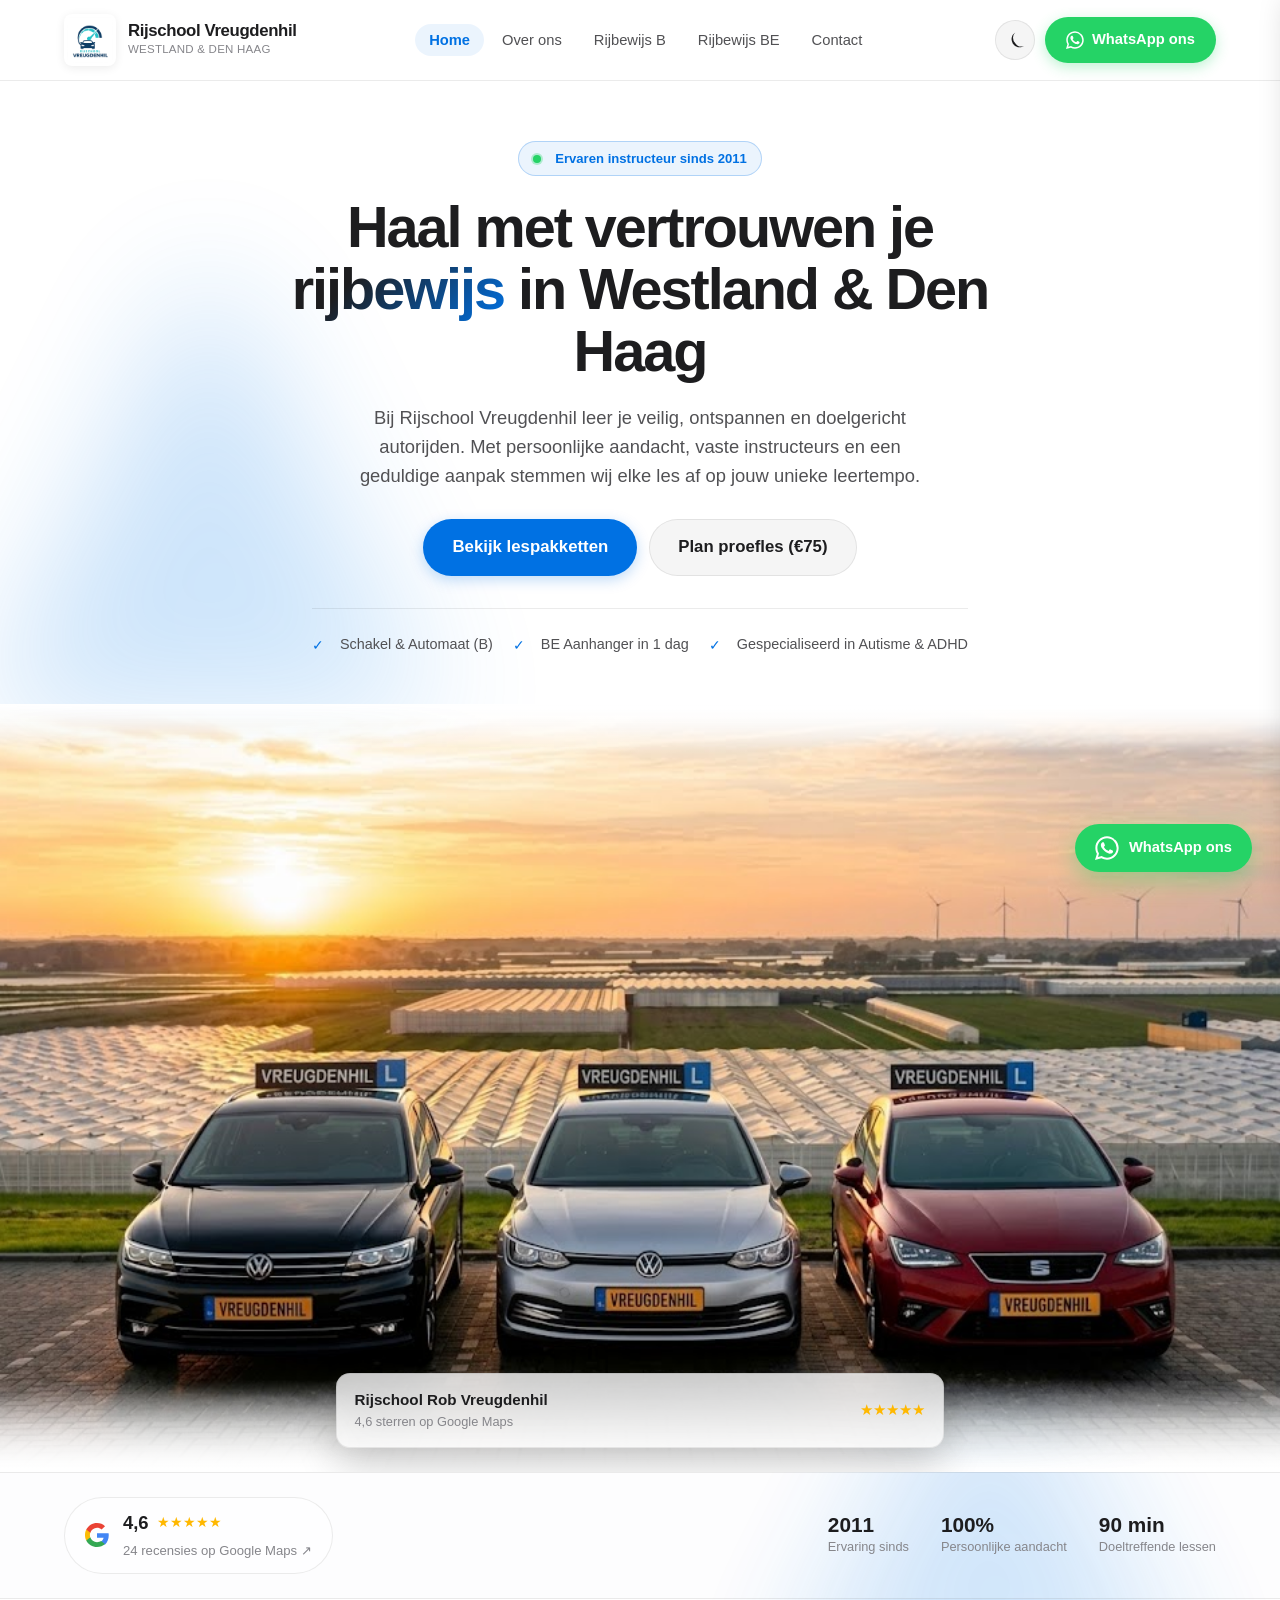
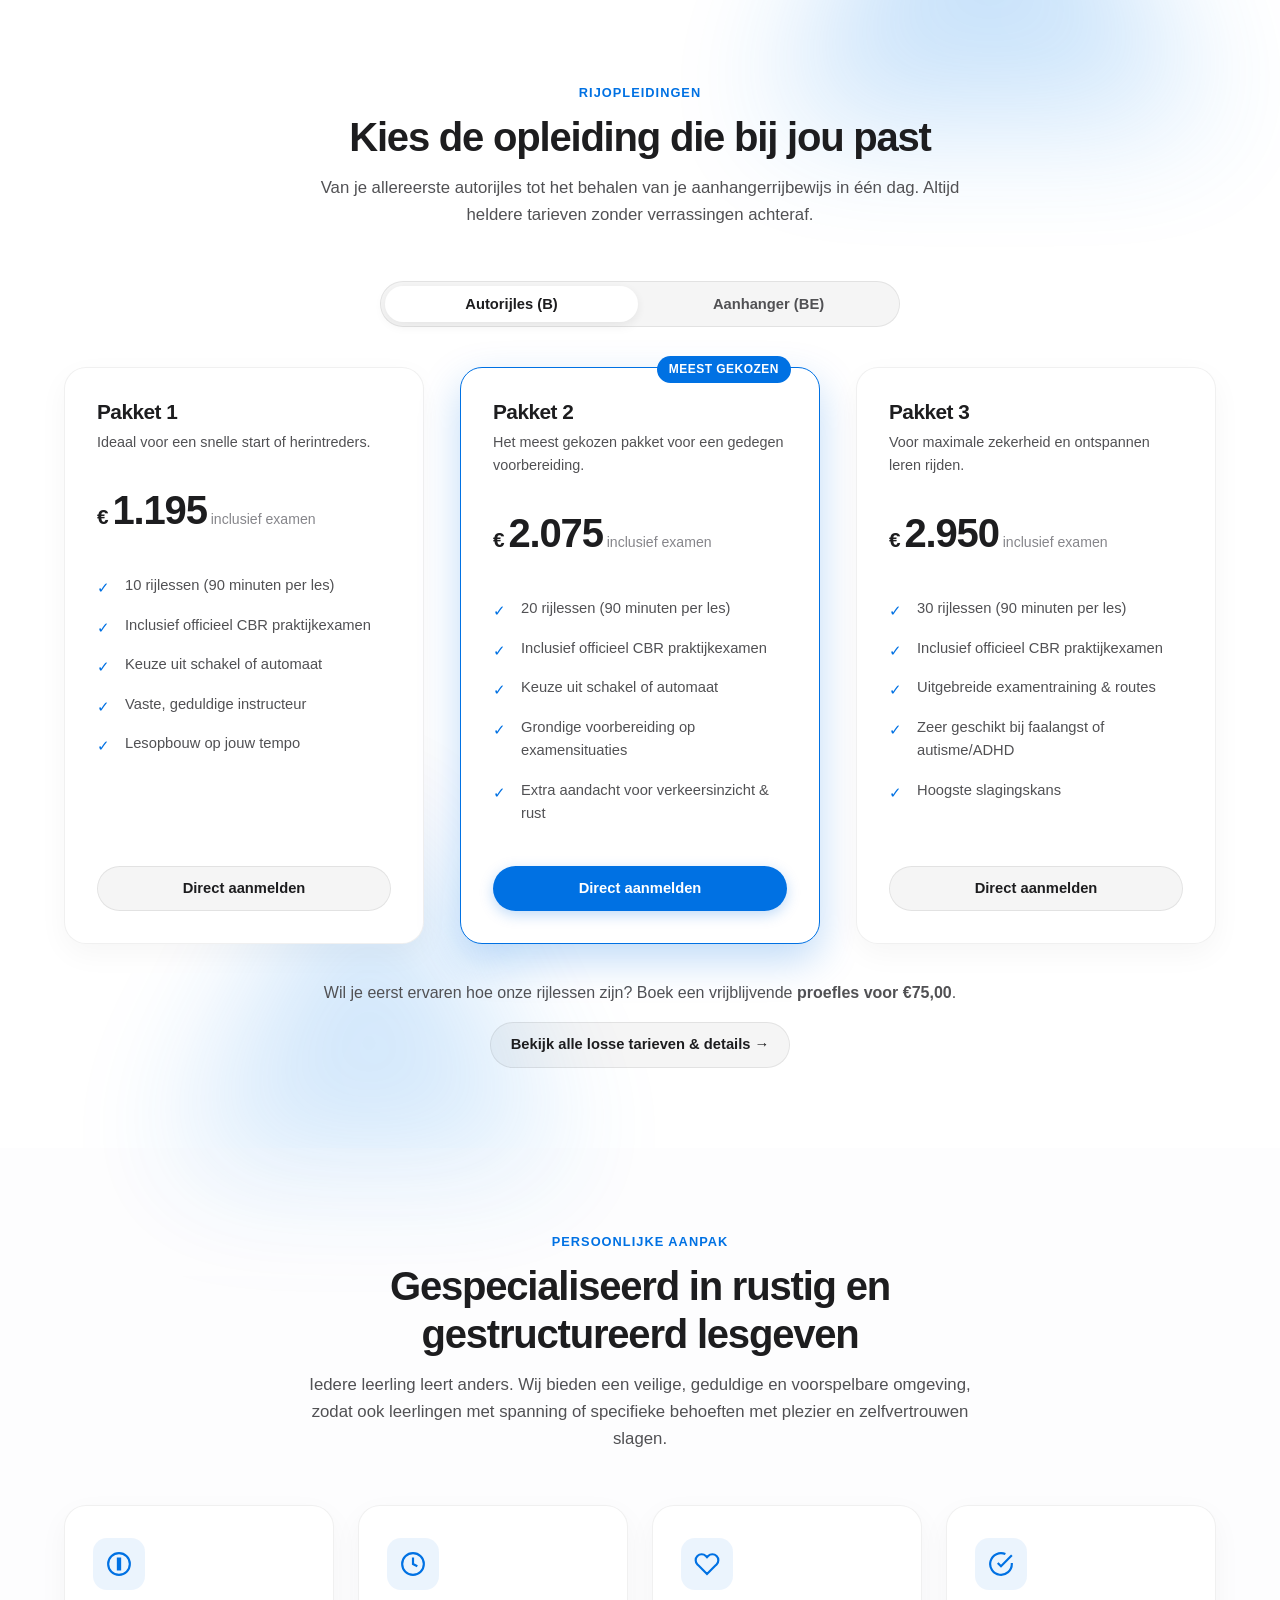
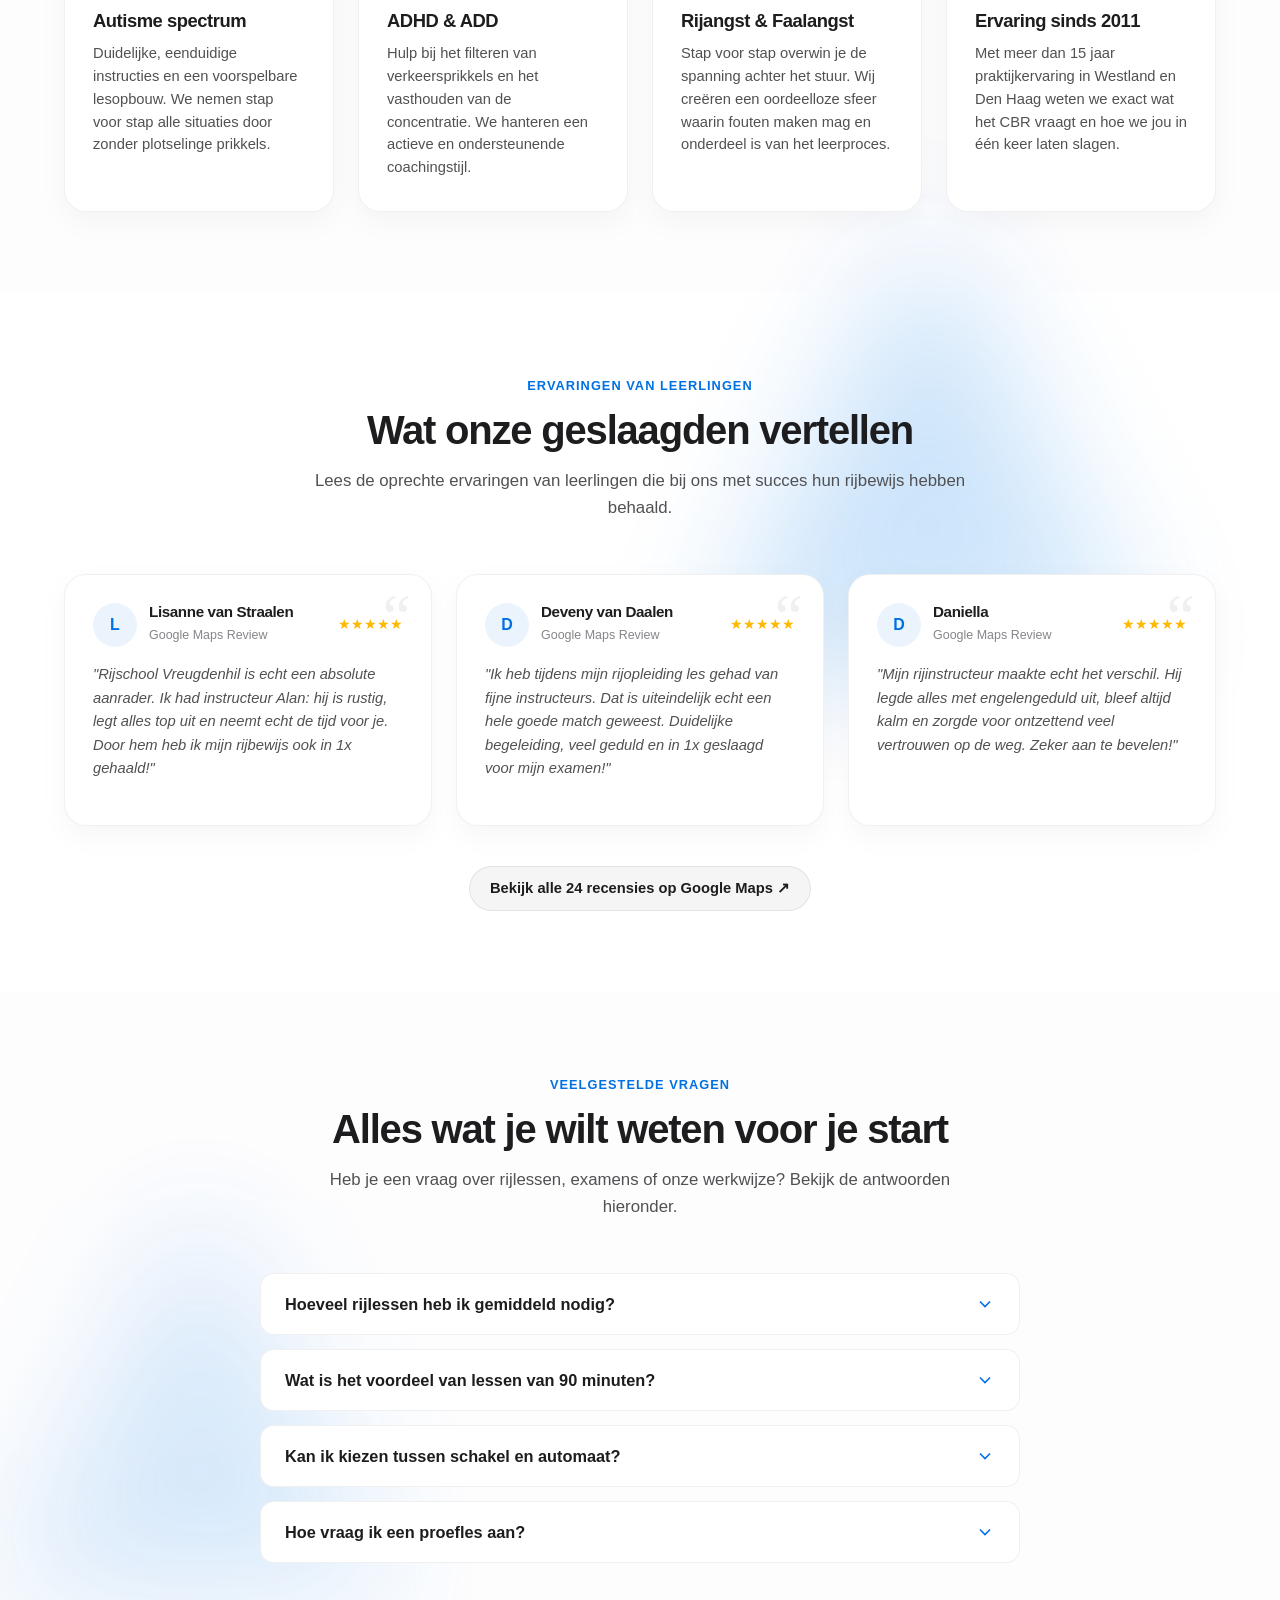
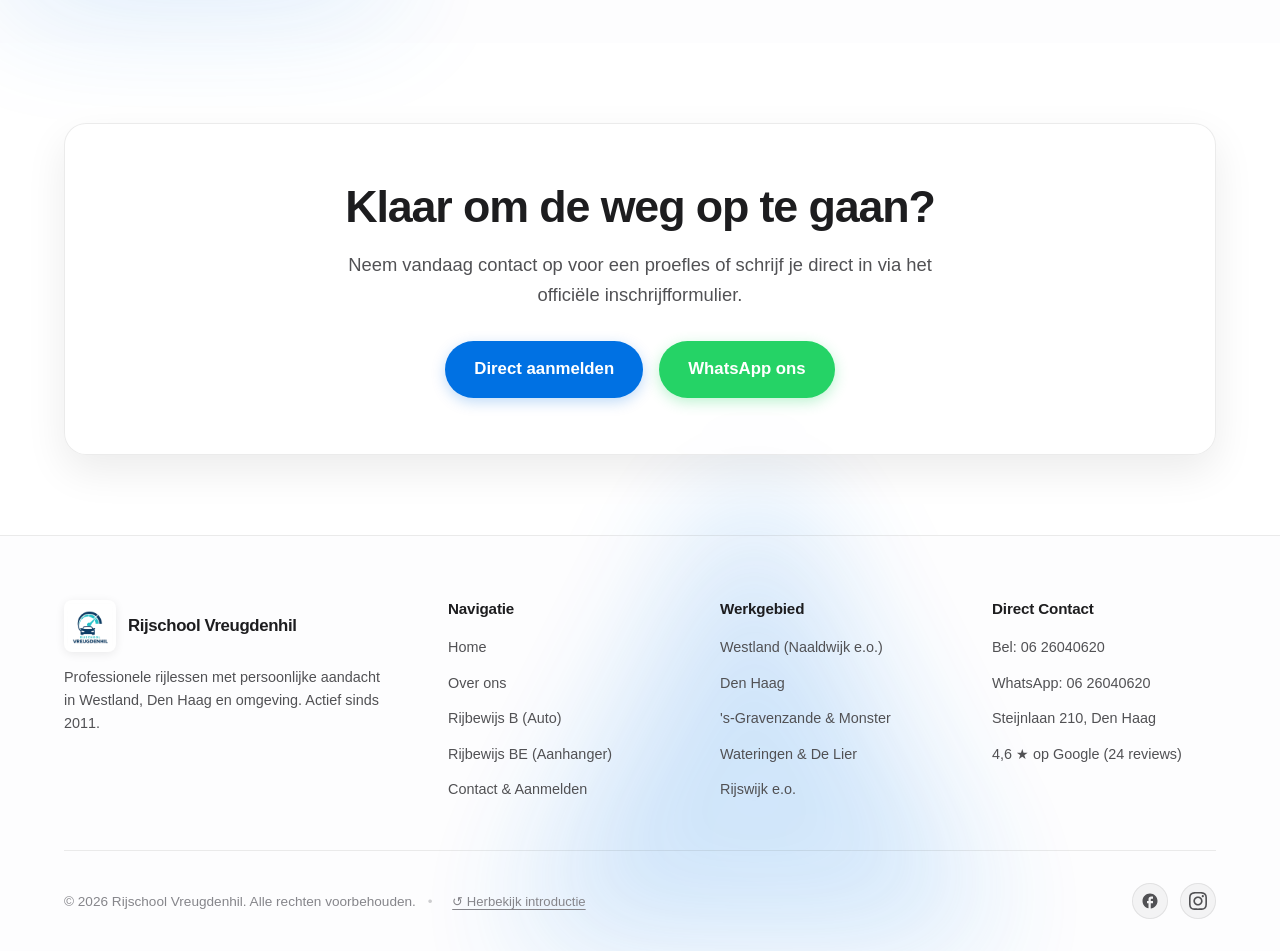
==== commit f1e96a50: "Voeg Apple-stijl route laadscherm (2.5s) toe met 'Klaar voor de start!' status" ====
--- a/index.html
+++ b/index.html
@@ -25,7 +25,7 @@
   <meta name="twitter:image" content="https://www.rijschoolvreugdenhil.nl/images/Bannervreugdenhil.jpeg">
 
   <link rel="icon" type="image/png" href="images/logo.png">
-  <link rel="stylesheet" href="css/styles.css">
+  <link rel="stylesheet" href="css/styles.css?v=3">
 
   <!-- Schema.org JSON-LD Structured Data for Local Business SEO -->
   <script type="application/ld+json">
@@ -69,6 +69,11 @@
     }
   }
   </script>
+  <script>
+    if (sessionStorage.getItem('rv_preloader_seen') && !window.location.search.includes('intro')) {
+      document.documentElement.classList.add('no-preloader');
+    }
+  </script>
 </head>
 <body>
   <a href="#main-content" class="skip-link">Ga direct naar de hoofdinhoud</a>
@@ -626,6 +631,10 @@
       <div class="footer-bottom">
         <div>
           © <span class="current-year">2026</span> Rijschool Vreugdenhil. Alle rechten voorbehouden.
+          <span style="margin: 0 8px; opacity: 0.4;">•</span>
+          <button type="button" class="btn-replay-intro" onclick="window.initPreloader ? window.initPreloader(true) : location.reload();" title="Bekijk het laadscherm opnieuw">
+            ↺ Herbekijk introductie
+          </button>
         </div>
         <div class="footer-socials">
           <a href="https://www.facebook.com/people/Rijschool-Vreugdenhil/61570730446154/" target="_blank" rel="noopener" class="social-icon-link" aria-label="Facebook">
@@ -639,7 +648,7 @@
     </div>
   </footer>
 
-  <script src="js/main.js"></script>
+  <script src="js/main.js?v=4"></script>
 </body>
 </html>
 
--- a/css/styles.css
+++ b/css/styles.css
@@ -137,31 +137,34 @@
   background-size: contain;
   background-position: center;
   background-repeat: no-repeat;
-  filter: blur(75px);
+  filter: blur(65px) brightness(1);
   opacity: var(--base-op, 0.22);
   animation: floatAmbient 16s infinite alternate ease-in-out;
   transform: translate3d(0, 0, 0);
   backface-visibility: hidden;
-  will-change: transform, opacity;
+  will-change: transform, opacity, filter;
 }
 
 [data-theme="dark"] .bg-shape {
   --base-op: 0.38;
 }
 
-/* Rustig ademend en subtiel zwevend achtergrondeffect */
+/* Rustig ademend en subtiel zwevend achtergrondeffect met verhoogde brightness en scherpte bij ademen */
 @keyframes floatAmbient {
   0% {
     transform: translate3d(0, 0, 0) rotate(var(--base-rot, 0deg)) scale(0.92);
-    opacity: calc(var(--base-op, 0.22) * 0.88);
+    opacity: calc(var(--base-op, 0.22) * 0.85);
+    filter: blur(68px) brightness(0.95);
   }
   50% {
-    transform: translate3d(18px, -24px, 0) rotate(calc(var(--base-rot, 0deg) + 5deg)) scale(1.14);
-    opacity: calc(var(--base-op, 0.22) * 1.18);
+    transform: translate3d(18px, -24px, 0) rotate(calc(var(--base-rot, 0deg) + 5deg)) scale(1.18);
+    opacity: calc(var(--base-op, 0.22) * 1.5);
+    filter: blur(52px) brightness(1.4);
   }
   100% {
     transform: translate3d(-14px, 18px, 0) rotate(calc(var(--base-rot, 0deg) - 4deg)) scale(0.96);
-    opacity: calc(var(--base-op, 0.22) * 0.94);
+    opacity: calc(var(--base-op, 0.22) * 0.92);
+    filter: blur(64px) brightness(1.05);
   }
 }
 
@@ -172,6 +175,226 @@
   to {
     opacity: 1;
   }
+}
+
+/* ==========================================================================
+   Preloader: "The Route" — Minimalistische Weglijn & Glassmorphism
+   ========================================================================== */
+.no-preloader .app-preloader {
+  display: none !important;
+}
+
+.app-preloader {
+  position: fixed;
+  inset: 0;
+  z-index: 999999;
+  background-color: var(--bg-primary);
+  display: flex;
+  align-items: center;
+  justify-content: center;
+  overflow: hidden;
+  opacity: 1;
+  visibility: visible;
+  transition: opacity 0.5s cubic-bezier(0.16, 1, 0.3, 1), 
+              visibility 0.5s cubic-bezier(0.16, 1, 0.3, 1),
+              transform 0.5s cubic-bezier(0.16, 1, 0.3, 1);
+}
+
+.app-preloader.fade-out {
+  opacity: 0;
+  visibility: hidden;
+  transform: scale(1.03);
+  pointer-events: none;
+}
+
+.preloader-card {
+  position: relative;
+  display: flex;
+  flex-direction: column;
+  align-items: center;
+  text-align: center;
+  padding: 38px 32px 32px;
+  max-width: 440px;
+  width: 90%;
+  background: var(--glass-bg);
+  backdrop-filter: blur(28px) saturate(190%);
+  -webkit-backdrop-filter: blur(28px) saturate(190%);
+  border: 1px solid var(--glass-border);
+  border-radius: 28px;
+  box-shadow: 0 24px 70px rgba(0, 0, 0, 0.08), 0 0 1px rgba(0, 0, 0, 0.1);
+  animation: preloaderCardEnter 0.5s cubic-bezier(0.16, 1, 0.3, 1) forwards;
+}
+
+[data-theme="dark"] .preloader-card {
+  box-shadow: 0 25px 70px rgba(0, 0, 0, 0.55), 0 0 0 1px rgba(255, 255, 255, 0.08);
+}
+
+@keyframes preloaderCardEnter {
+  from {
+    opacity: 0;
+    transform: translateY(16px) scale(0.96);
+  }
+  to {
+    opacity: 1;
+    transform: translateY(0) scale(1);
+  }
+}
+
+.preloader-brand {
+  display: flex;
+  align-items: center;
+  gap: 12px;
+  margin-bottom: 20px;
+}
+
+.preloader-logo {
+  width: 46px;
+  height: 46px;
+  object-fit: contain;
+  filter: drop-shadow(0 4px 10px rgba(0, 113, 227, 0.25));
+}
+
+.preloader-brand-title {
+  font-size: 1.18rem;
+  font-weight: 700;
+  letter-spacing: -0.02em;
+  color: var(--text-primary);
+  line-height: 1.2;
+  text-align: left;
+}
+
+.preloader-brand-subtitle {
+  display: block;
+  font-size: 0.78rem;
+  font-weight: 500;
+  color: var(--text-muted);
+}
+
+.preloader-route-svg-wrap {
+  width: 100%;
+  max-width: 340px;
+  height: 90px;
+  position: relative;
+  margin: 10px 0 18px 0;
+}
+
+.preloader-route-svg {
+  width: 100%;
+  height: 100%;
+  overflow: visible;
+}
+
+.route-bg-track {
+  fill: none;
+  stroke: var(--accent-light);
+  stroke-width: 4;
+  stroke-linecap: round;
+  opacity: 0.5;
+}
+
+[data-theme="dark"] .route-bg-track {
+  stroke: rgba(255, 255, 255, 0.12);
+  opacity: 0.6;
+}
+
+.route-active-track {
+  fill: none;
+  stroke: url(#routeGrad);
+  stroke-width: 4.5;
+  stroke-linecap: round;
+  filter: drop-shadow(0 0 8px rgba(0, 113, 227, 0.65));
+}
+
+.route-start-point {
+  fill: var(--accent);
+  opacity: 0.6;
+}
+
+.route-finish-target {
+  fill: none;
+  stroke: var(--accent);
+  stroke-width: 1.5;
+  opacity: 0.35;
+  stroke-dasharray: 2 2;
+  transition: opacity 0.3s ease;
+}
+
+[data-theme="dark"] .route-finish-target {
+  stroke: #2bd4ff;
+  opacity: 0.5;
+}
+
+.route-car-beacon {
+  fill: #ffffff;
+  stroke: var(--accent);
+  stroke-width: 2.5;
+  filter: drop-shadow(0 0 10px #0071e3) drop-shadow(0 0 16px rgba(43, 212, 255, 0.9));
+  transition: r 0.25s cubic-bezier(0.16, 1, 0.3, 1), stroke-width 0.25s ease, filter 0.25s ease;
+}
+
+.preloader-caption {
+  font-size: 0.95rem;
+  font-weight: 500;
+  letter-spacing: -0.01em;
+  color: var(--text-secondary);
+  margin-top: 4px;
+  display: flex;
+  align-items: center;
+  justify-content: center;
+  gap: 4px;
+}
+
+.preloader-caption-dots span {
+  animation: preloaderDotPulse 1.2s infinite ease-in-out;
+  display: inline-block;
+}
+.preloader-caption-dots span:nth-child(2) { animation-delay: 0.2s; }
+.preloader-caption-dots span:nth-child(3) { animation-delay: 0.4s; }
+
+@keyframes preloaderDotPulse {
+  0%, 100% { opacity: 0.25; transform: translateY(0); }
+  50% { opacity: 1; transform: translateY(-2px); }
+}
+
+.preloader-status-pill {
+  margin-top: 14px;
+  display: inline-flex;
+  align-items: center;
+  gap: 6px;
+  padding: 4px 12px;
+  background: var(--pill-bg);
+  border-radius: var(--radius-pill);
+  font-size: 0.76rem;
+  font-weight: 600;
+  color: var(--accent);
+  letter-spacing: 0.02em;
+}
+
+.preloader-status-indicator {
+  width: 6px;
+  height: 6px;
+  border-radius: 50%;
+  background: var(--accent);
+  box-shadow: 0 0 6px var(--accent);
+  animation: pulse-dot 1.5s infinite ease-in-out;
+}
+
+.btn-replay-intro {
+  background: none;
+  border: none;
+  color: var(--text-muted);
+  font-size: 0.82rem;
+  cursor: pointer;
+  padding: 4px 8px;
+  border-radius: 6px;
+  transition: color var(--transition-fast), background-color var(--transition-fast);
+  text-decoration: underline;
+  text-underline-offset: 3px;
+}
+
+.btn-replay-intro:hover {
+  color: var(--accent);
+  background-color: var(--accent-light);
 }
 
 /* Scroll Reveal Classes */
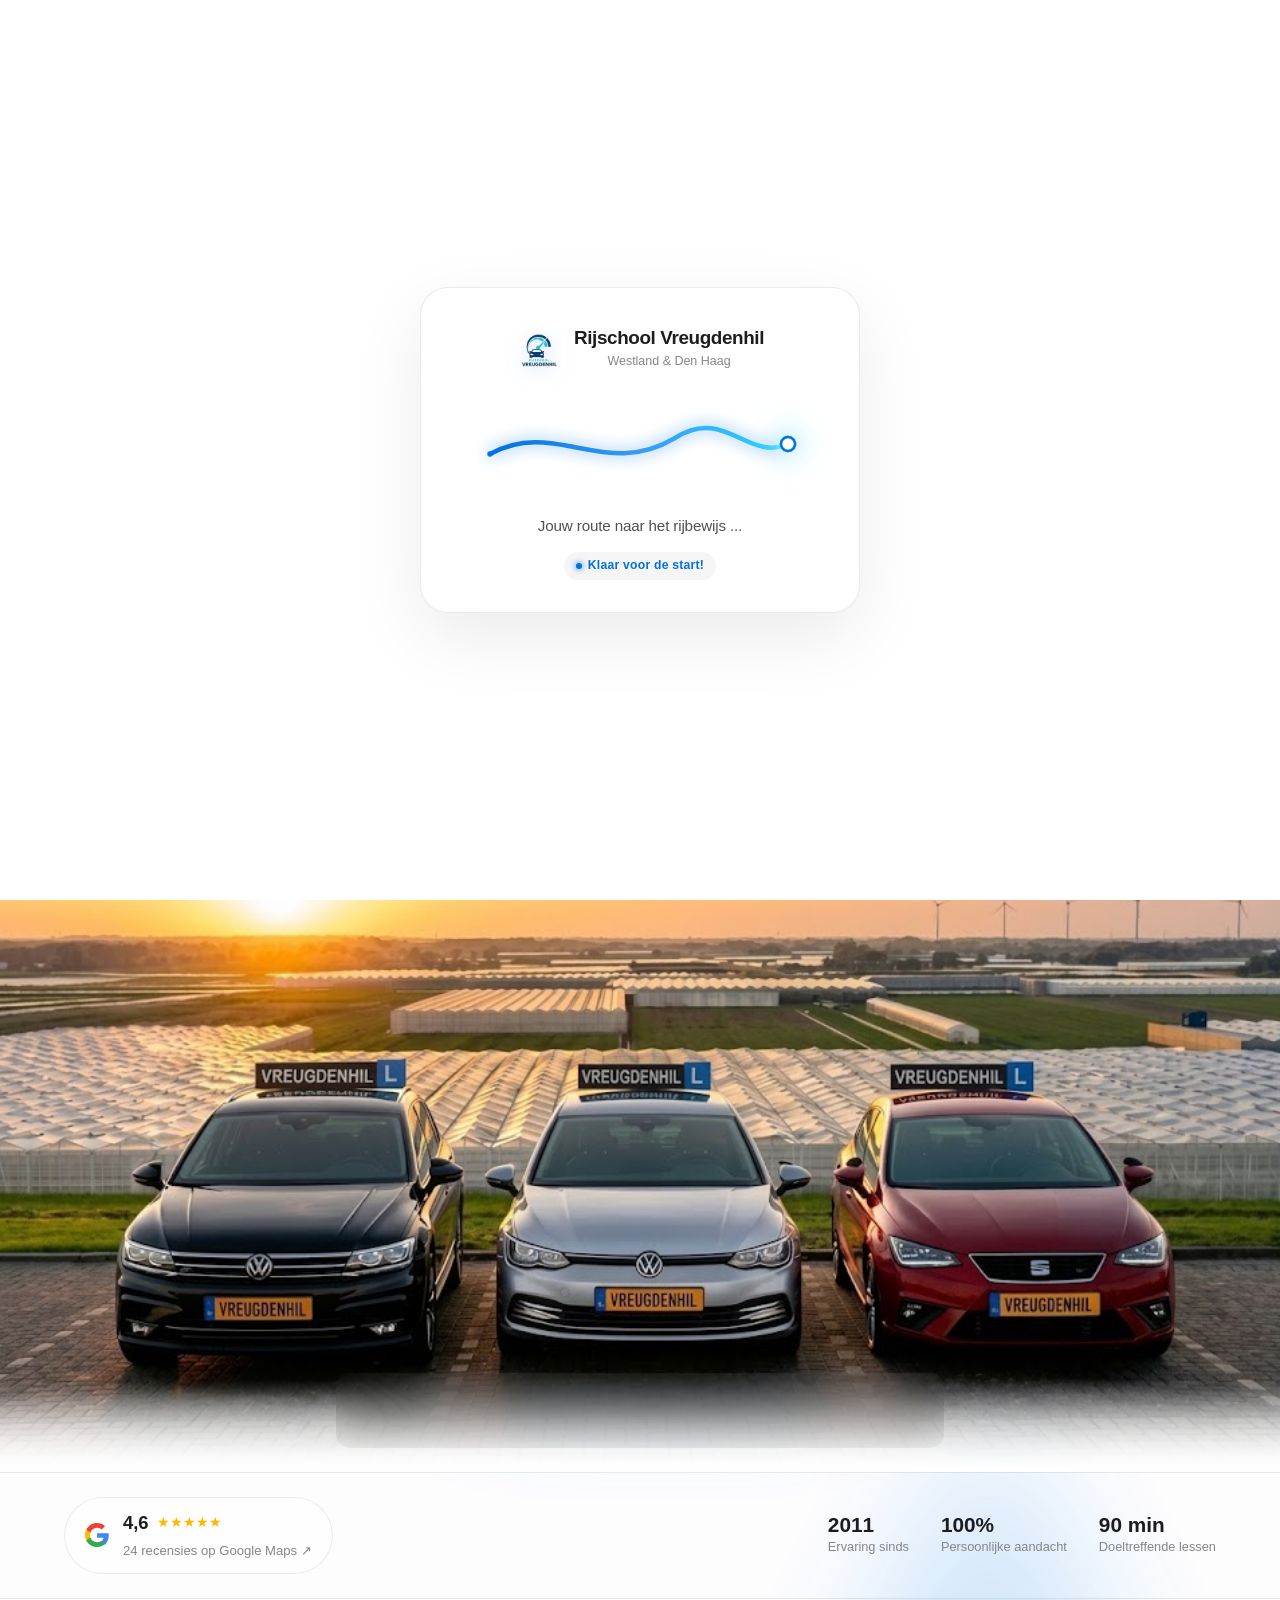
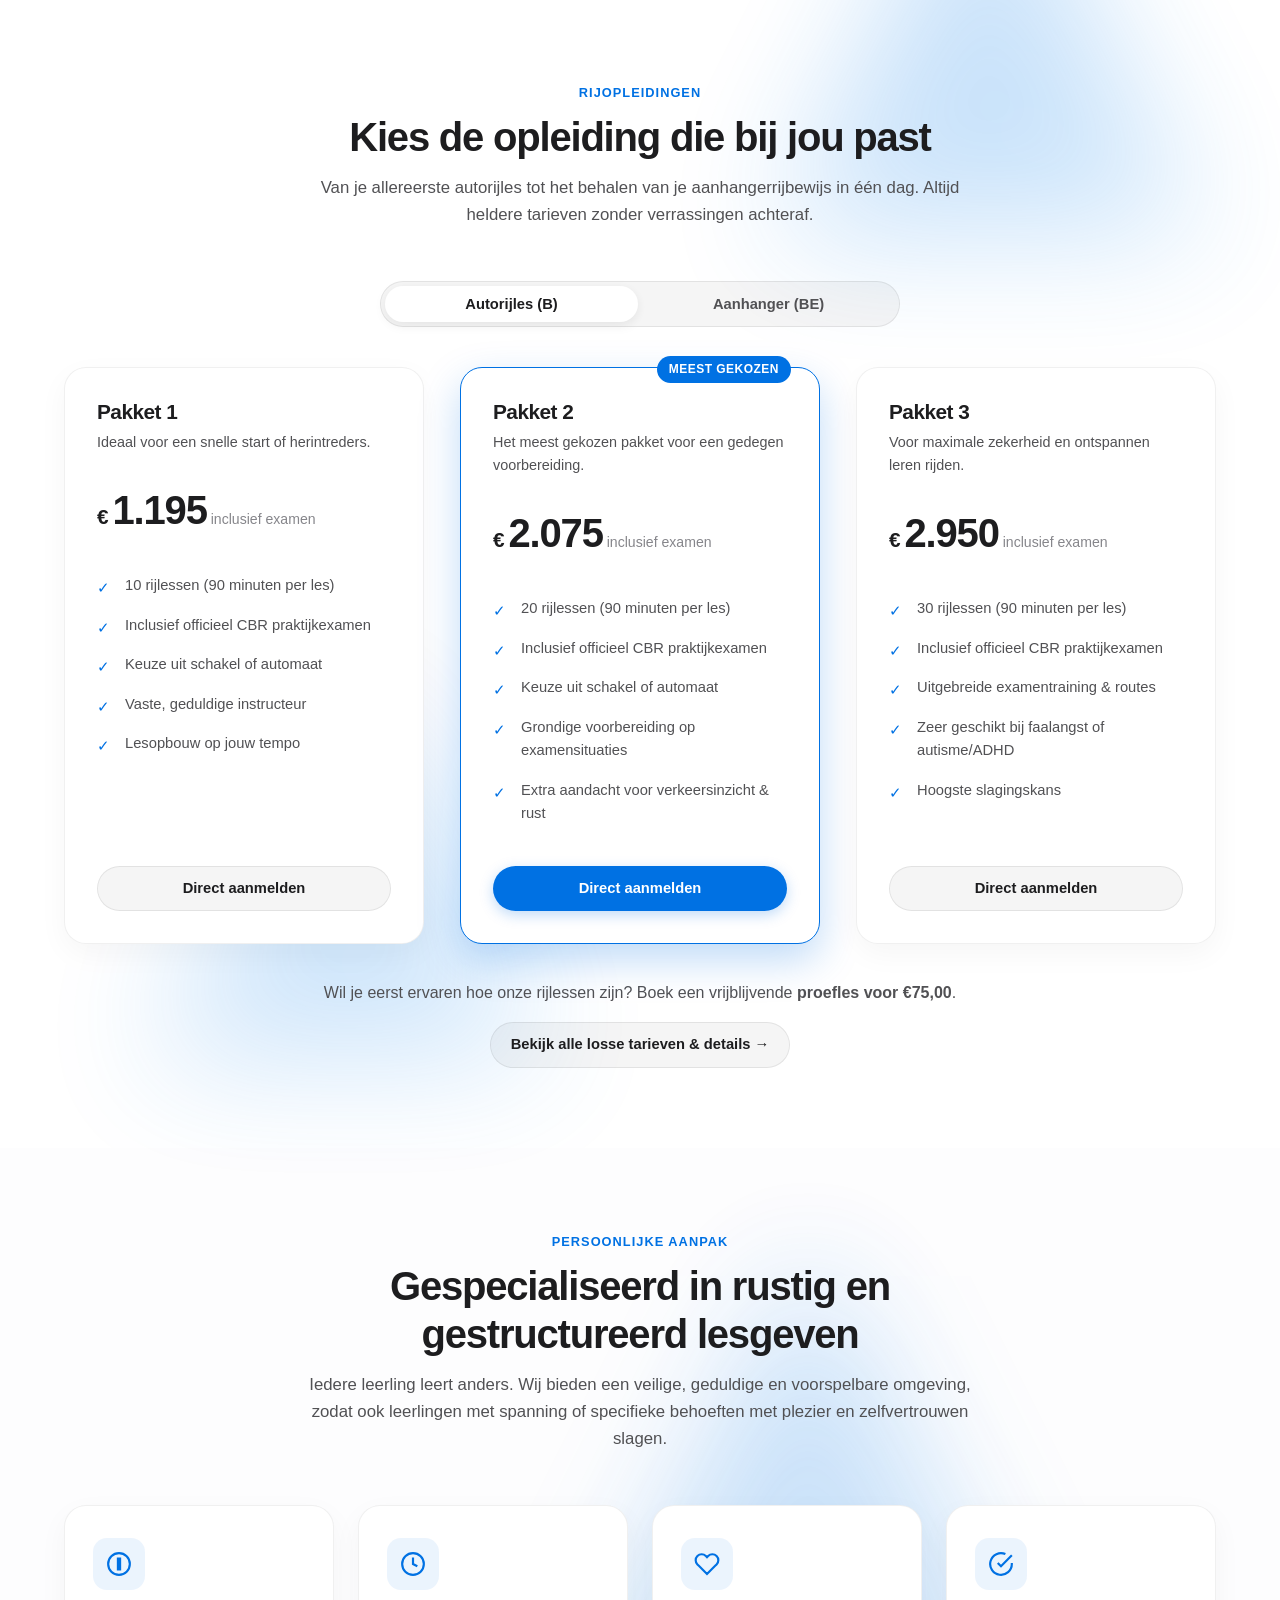
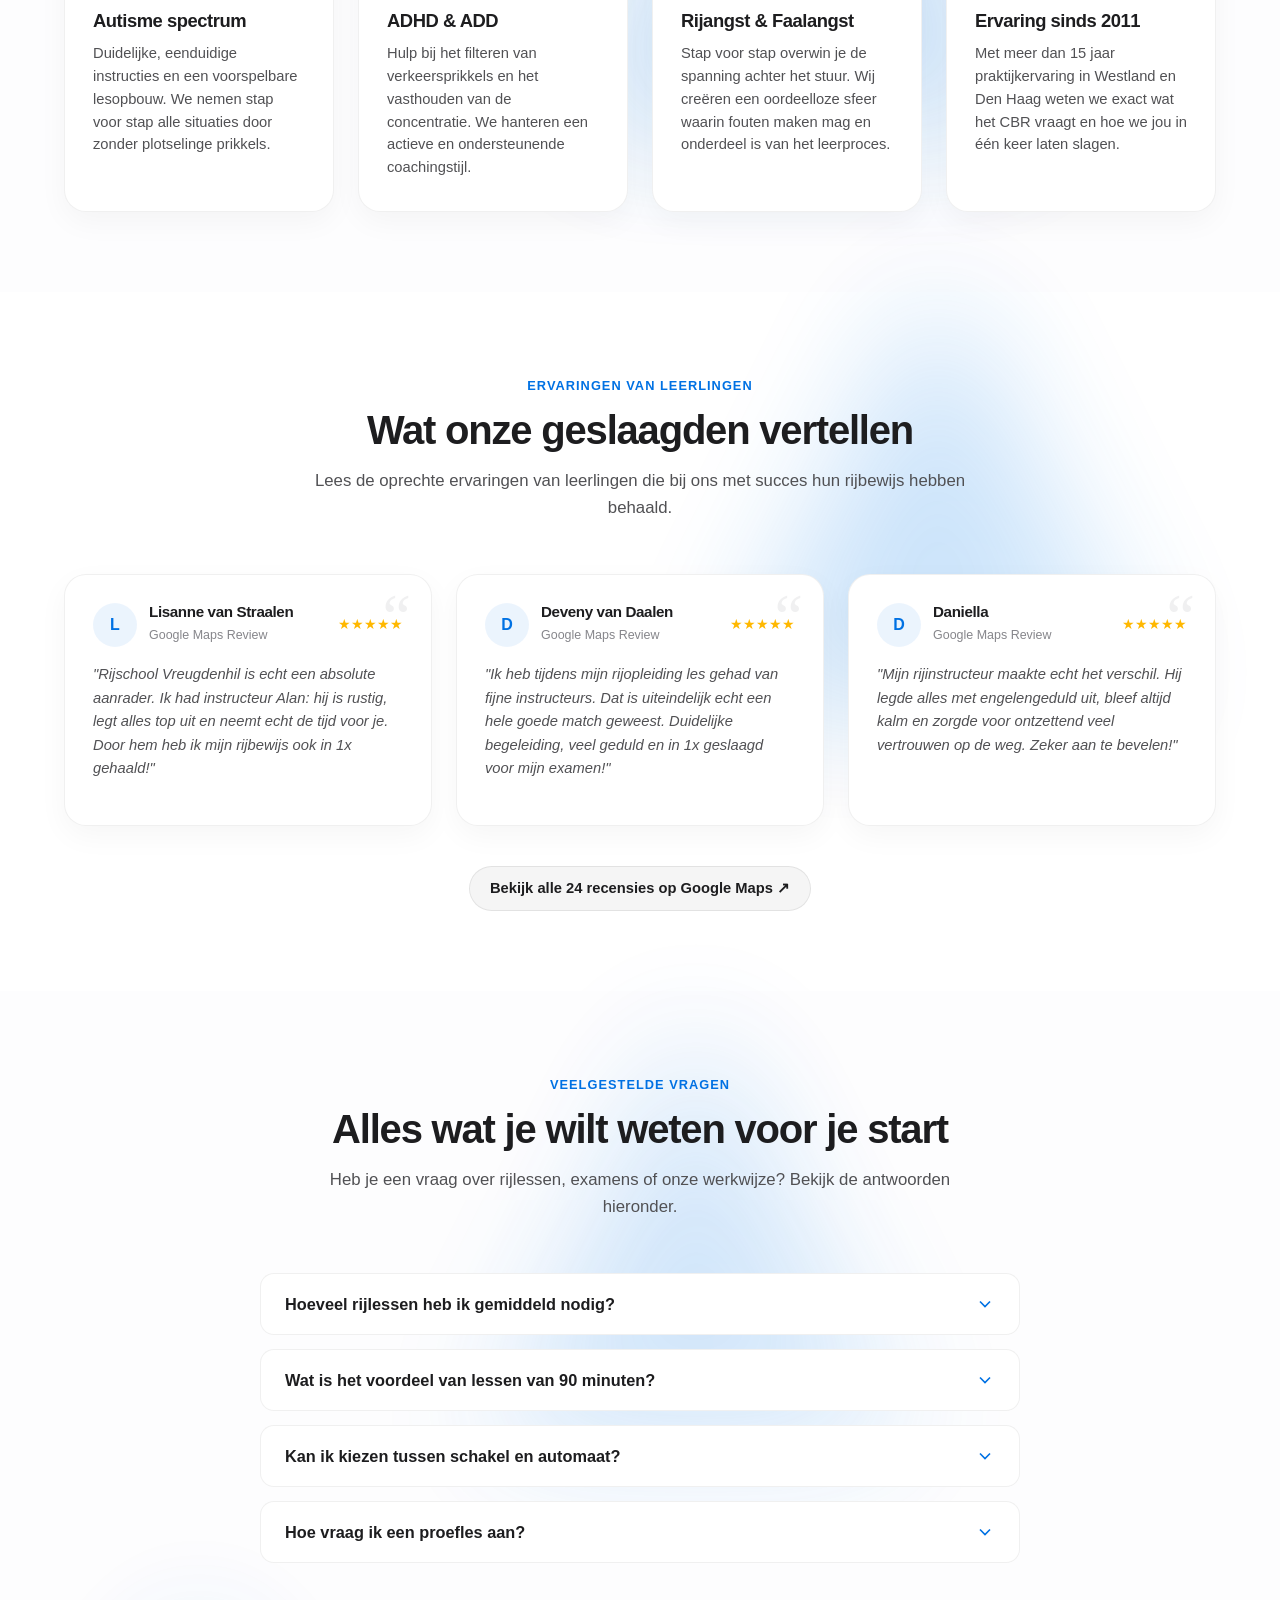
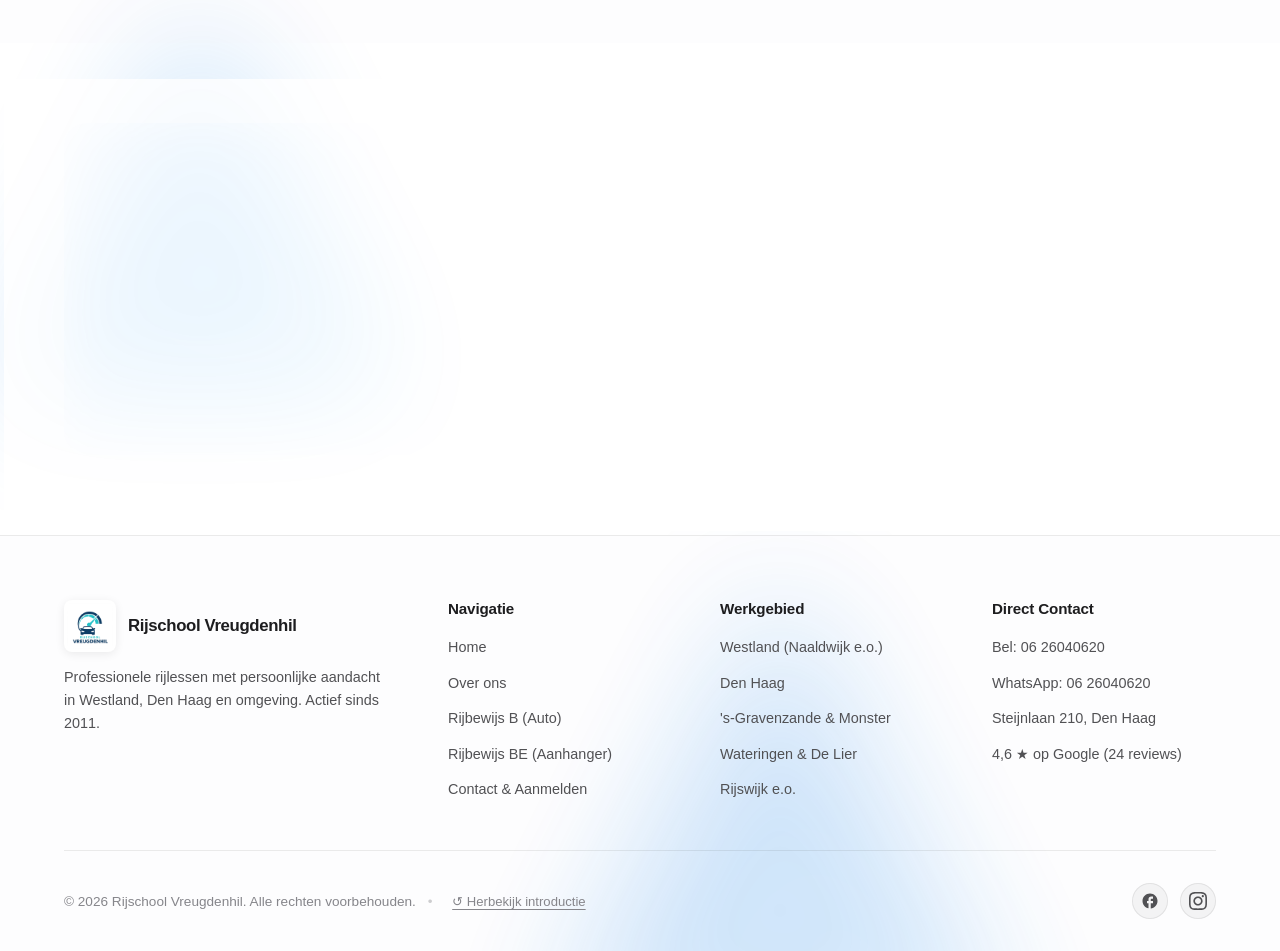
==== commit a2078d13: "Voeg AI scraping protectie toe (robots.txt & noai meta tags) en centrale ambient vormen" ====
--- a/index.html
+++ b/index.html
@@ -8,7 +8,8 @@
   <meta name="description" content="Snel, veilig en zelfverzekerd je rijbewijs halen bij Rijschool Vreugdenhil. Ervaren instructeur sinds 2011 in Westland en Den Haag. Schakel, automaat & BE aanhanger.">
   <meta name="keywords" content="rijschool westland, rijschool den haag, rijles naaldwijk, autorijles schakel automaat, rijbewijs be aanhanger, rijschool vreugdenhil, autisme adhd rijles">
   <meta name="author" content="Rijschool Vreugdenhil">
-  <meta name="robots" content="index, follow">
+  <meta name="robots" content="index, follow, noai, noimageai">
+  <meta name="tdm-reservation" content="1">
   <link rel="canonical" href="https://www.rijschoolvreugdenhil.nl/">
 
   <!-- Open Graph / Facebook / WhatsApp -->
@@ -25,7 +26,7 @@
   <meta name="twitter:image" content="https://www.rijschoolvreugdenhil.nl/images/Bannervreugdenhil.jpeg">
 
   <link rel="icon" type="image/png" href="images/logo.png">
-  <link rel="stylesheet" href="css/styles.css?v=3">
+  <link rel="stylesheet" href="css/styles.css?v=5">
 
   <!-- Schema.org JSON-LD Structured Data for Local Business SEO -->
   <script type="application/ld+json">
@@ -648,7 +649,7 @@
     </div>
   </footer>
 
-  <script src="js/main.js?v=4"></script>
+  <script src="js/main.js?v=5"></script>
 </body>
 </html>
 
--- a/css/styles.css
+++ b/css/styles.css
@@ -71,8 +71,8 @@
   --glass-shadow: 0 12px 36px rgba(0, 0, 0, 0.35);
   --glass-shadow-hover: 0 20px 48px rgba(0, 0, 0, 0.55);
   
-  --card-bg: #161618;
-  --card-border: rgba(255, 255, 255, 0.08);
+  --card-bg: rgba(22, 22, 26, 0.78);
+  --card-border: rgba(255, 255, 255, 0.10);
   --pill-bg: rgba(255, 255, 255, 0.08);
   --pill-text: #f5f5f7;
 }
@@ -1098,6 +1098,8 @@
   flex-direction: column;
   padding: 32px;
   background: var(--card-bg);
+  backdrop-filter: blur(20px);
+  -webkit-backdrop-filter: blur(20px);
   border: 1px solid var(--card-border);
   border-radius: var(--radius-lg);
   box-shadow: var(--glass-shadow);
@@ -1194,6 +1196,142 @@
   margin-top: 3px;
 }
 
+/* ==========================================================================
+   Tarieven Tabel (Desktop 3-Koloms & Mobile Card/Row Transform)
+   ========================================================================== */
+.pricing-table-panel {
+  padding: 40px;
+  margin-bottom: 60px;
+}
+
+.rates-heading {
+  font-size: 1.5rem;
+  margin-bottom: 8px;
+  letter-spacing: -0.02em;
+}
+
+.rates-subheading {
+  color: var(--text-secondary);
+  margin-bottom: 24px;
+  line-height: 1.5;
+}
+
+.table-responsive {
+  width: 100%;
+}
+
+.rates-table {
+  width: 100%;
+  border-collapse: collapse;
+  text-align: left;
+}
+
+.rates-table thead tr {
+  border-bottom: 2px solid var(--glass-border);
+}
+
+.rates-table th {
+  padding: 12px 16px;
+  font-size: 0.92rem;
+  font-weight: 600;
+  color: var(--text-secondary);
+}
+
+.rates-table tbody tr {
+  border-bottom: 1px solid var(--glass-border);
+  transition: background-color var(--transition-fast);
+}
+
+.rates-table tbody tr:last-child {
+  border-bottom: none;
+}
+
+.rates-table tbody tr:hover {
+  background-color: var(--pill-bg);
+}
+
+.rates-table td {
+  padding: 14px 16px;
+  font-size: 0.95rem;
+}
+
+.rate-col-title {
+  font-weight: 600;
+  color: var(--text-primary);
+}
+
+.rate-col-duration {
+  color: var(--text-secondary);
+}
+
+.rate-col-price {
+  text-align: right;
+  font-weight: 700;
+  color: var(--text-primary);
+  white-space: nowrap;
+}
+
+.rate-col-price.highlight-price {
+  color: var(--accent);
+}
+
+/* Mobiele Weergave (< 680px): Geen horizontaal scrollen, perfecte Apple-rij weergave */
+@media (max-width: 680px) {
+  .pricing-table-panel {
+    padding: 24px 18px !important;
+    margin-bottom: 40px;
+  }
+
+  .rates-table,
+  .rates-table tbody {
+    display: block;
+    width: 100%;
+  }
+
+  .rates-table thead {
+    display: none;
+  }
+
+  .rates-table tbody tr {
+    display: grid;
+    grid-template-columns: 1fr auto;
+    grid-template-areas: 
+      "title price"
+      "duration price";
+    padding: 14px 0;
+    row-gap: 4px;
+    column-gap: 14px;
+    align-items: center;
+    border-bottom: 1px solid var(--glass-border);
+  }
+
+  .rates-table td {
+    padding: 0;
+  }
+
+  .rate-col-title {
+    grid-area: title;
+    font-size: 0.98rem;
+    font-weight: 600;
+    line-height: 1.35;
+  }
+
+  .rate-col-duration {
+    grid-area: duration;
+    font-size: 0.84rem;
+    color: var(--text-muted);
+    line-height: 1.35;
+  }
+
+  .rate-col-price {
+    grid-area: price;
+    font-size: 1.15rem;
+    font-weight: 700;
+    text-align: right;
+    align-self: center;
+  }
+}
+
 /* Feature Cards Grid (Specializations & USPs) */
 .features-grid {
   display: grid;
@@ -1204,6 +1342,8 @@
 .feature-card {
   padding: 32px 28px;
   background: var(--card-bg);
+  backdrop-filter: blur(20px);
+  -webkit-backdrop-filter: blur(20px);
   border: 1px solid var(--card-border);
   border-radius: var(--radius-lg);
   box-shadow: var(--glass-shadow);
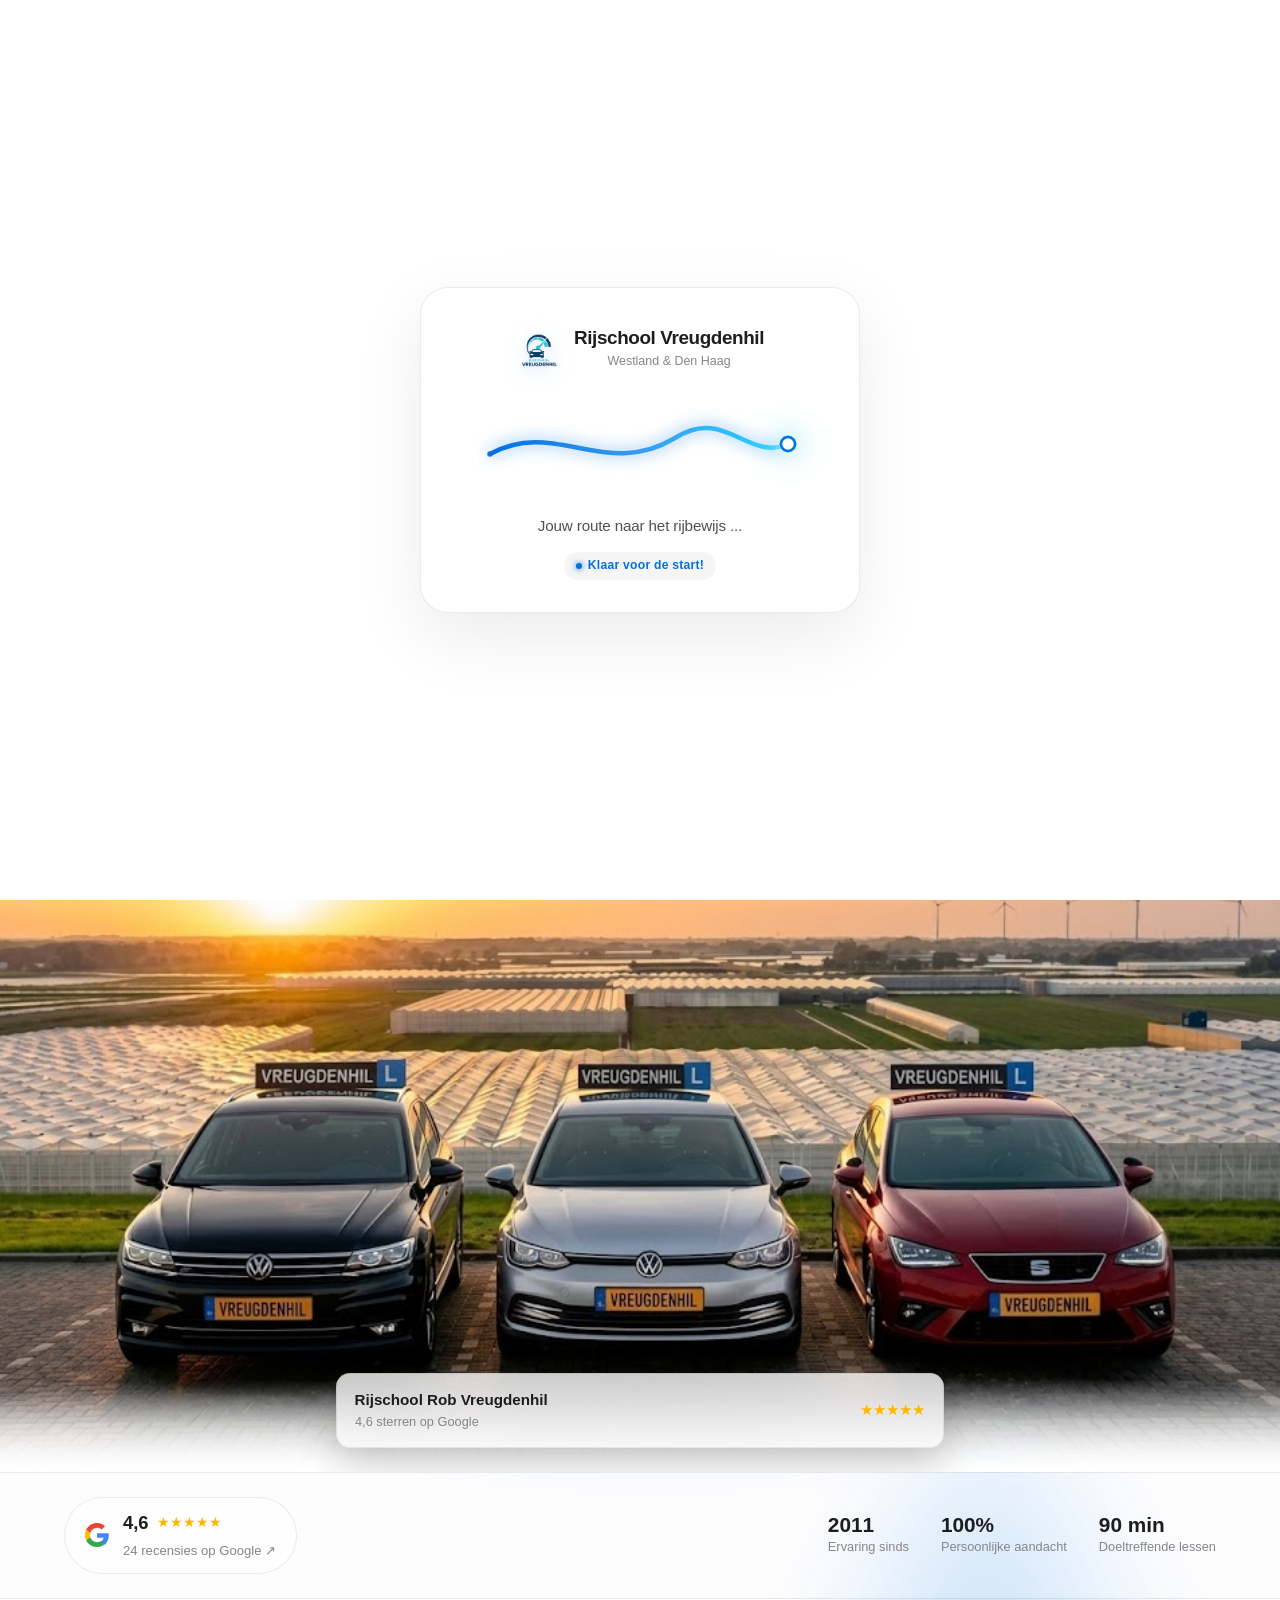
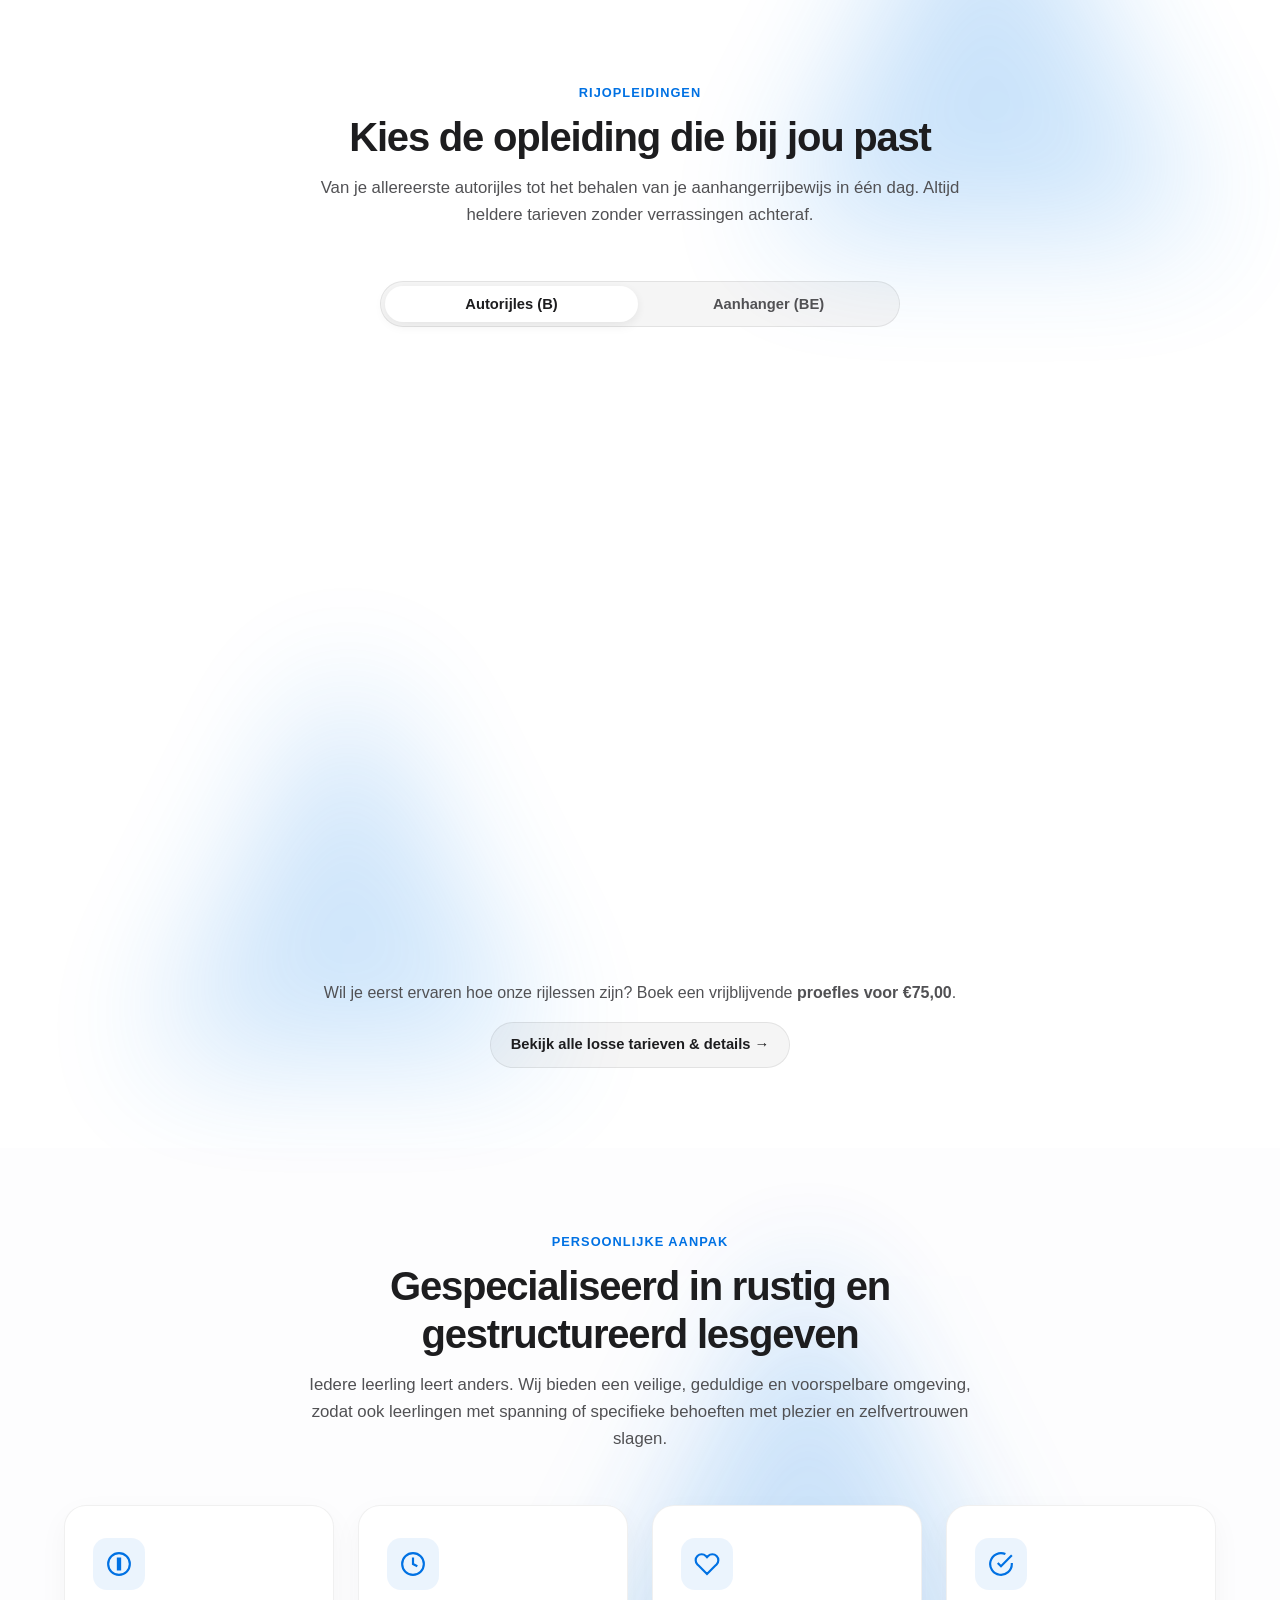
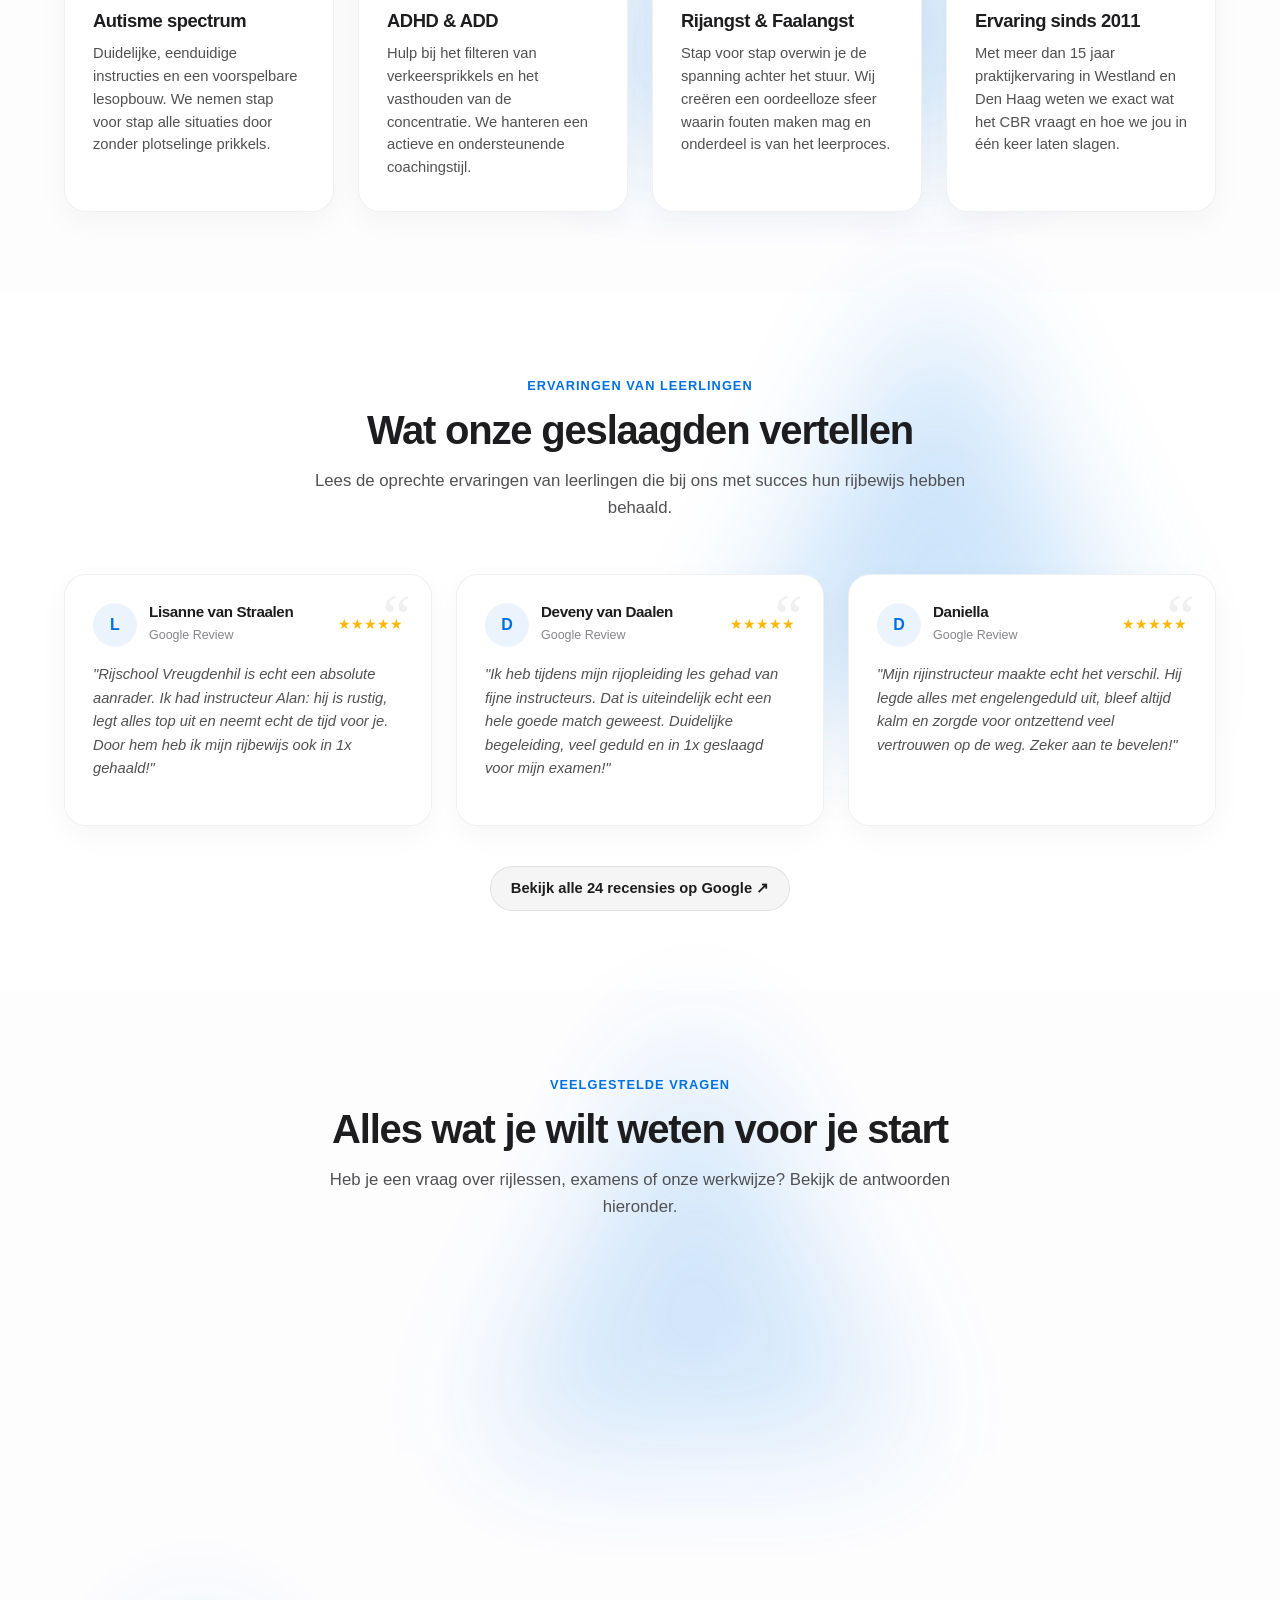
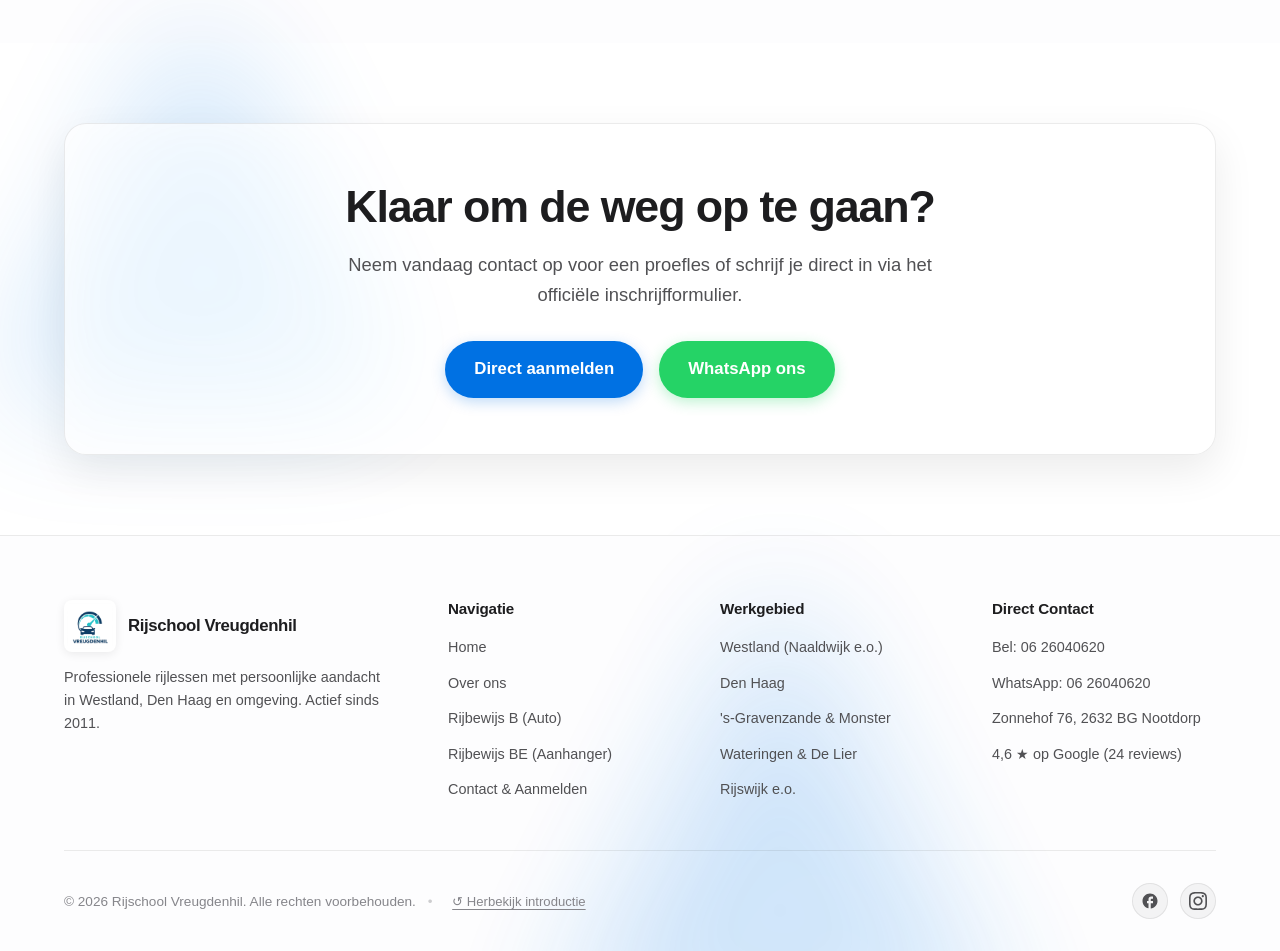
==== commit aeb93501: "aanpassingen bericht geving via whatsapp" ====
--- a/index.html
+++ b/index.html
@@ -3,7 +3,7 @@
 <head>
   <meta charset="UTF-8">
   <meta name="viewport" content="width=device-width, initial-scale=1.0">
-  <title>Rijschool Vreugdenhil — Professionele Rijlessen in Westland & Den Haag</title>
+  <title>Rijschool Vreugdenhil — Professionele Rijlessen in Westland &amp; omgeving</title>
   
   <meta name="description" content="Snel, veilig en zelfverzekerd je rijbewijs halen bij Rijschool Vreugdenhil. Ervaren instructeur sinds 2011 in Westland en Den Haag. Schakel, automaat & BE aanhanger.">
   <meta name="keywords" content="rijschool westland, rijschool den haag, rijles naaldwijk, autorijles schakel automaat, rijbewijs be aanhanger, rijschool vreugdenhil, autisme adhd rijles">
@@ -15,7 +15,7 @@
   <!-- Open Graph / Facebook / WhatsApp -->
   <meta property="og:type" content="website">
   <meta property="og:url" content="https://www.rijschoolvreugdenhil.nl/">
-  <meta property="og:title" content="Rijschool Vreugdenhil — Professionele Rijlessen in Westland & Den Haag">
+  <meta property="og:title" content="Rijschool Vreugdenhil — Professionele Rijlessen in Westland &amp; omgeving">
   <meta property="og:description" content="Haal met vertrouwen je autorijbewijs (B) of aanhangerrijbewijs (BE). Persoonlijke aanpak, rustige instructeur en bewezen resultaat sinds 2011.">
   <meta property="og:image" content="https://www.rijschoolvreugdenhil.nl/images/Bannervreugdenhil.jpeg">
 
@@ -26,7 +26,7 @@
   <meta name="twitter:image" content="https://www.rijschoolvreugdenhil.nl/images/Bannervreugdenhil.jpeg">
 
   <link rel="icon" type="image/png" href="images/logo.png">
-  <link rel="stylesheet" href="css/styles.css?v=5">
+  <link rel="stylesheet" href="css/styles.css?v=6">
 
   <!-- Schema.org JSON-LD Structured Data for Local Business SEO -->
   <script type="application/ld+json">
@@ -41,9 +41,9 @@
     "priceRange": "€€",
     "address": {
       "@type": "PostalAddress",
-      "streetAddress": "Steijnlaan 210",
-      "addressLocality": "Den Haag",
-      "postalCode": "2571 SB",
+      "streetAddress": "Zonnehof 76",
+      "addressLocality": "Nootdorp",
+      "postalCode": "2632 BG",
       "addressCountry": "NL"
     },
     "geo": {
@@ -86,7 +86,7 @@
         <img src="images/logo.png" alt="Logo Rijschool Vreugdenhil" class="brand-logo-img">
         <div class="brand-name">
           <span class="brand-title">Rijschool Vreugdenhil</span>
-          <span class="brand-subtitle">Westland & Den Haag</span>
+          <span class="brand-subtitle">Westland &amp; omgeving</span>
         </div>
       </a>
 
@@ -149,7 +149,7 @@
           <span>Ervaren instructeur sinds 2011</span>
         </div>
         <h1 class="hero-title">
-          Haal met vertrouwen je <span class="gradient-text">rijbewijs</span> in Westland & Den Haag
+          Haal met vertrouwen je <span class="gradient-text">rijbewijs</span> in Westland &amp; omgeving
         </h1>
         <p class="hero-subtitle">
           Bij Rijschool Vreugdenhil leer je veilig, ontspannen en doelgericht autorijden. Met persoonlijke aandacht, vaste instructeurs en een geduldige aanpak stemmen wij elke les af op jouw unieke leertempo.
@@ -183,7 +183,7 @@
         <div class="hero-floating-badge">
           <div class="badge-info">
             <span class="badge-title">Rijschool Rob Vreugdenhil</span>
-            <span class="badge-desc">4,6 sterren op Google Maps</span>
+            <span class="badge-desc">4,6 sterren op Google</span>
           </div>
           <div class="badge-stars" aria-label="Beoordeling: 4,6 van 5 sterren">
             ★★★★★
@@ -202,7 +202,7 @@
               <span class="review-score-num">4,6</span>
               <span class="review-stars">★★★★★</span>
             </div>
-            <span class="review-count">24 recensies op Google Maps ↗</span>
+            <span class="review-count">24 recensies op Google ↗</span>
           </div>
         </a>
 
@@ -307,7 +307,6 @@
                 <li><span class="feature-check">✓</span> Inclusief officieel CBR praktijkexamen</li>
                 <li><span class="feature-check">✓</span> Uitgebreide examentraining & routes</li>
                 <li><span class="feature-check">✓</span> Zeer geschikt bij faalangst of autisme/ADHD</li>
-                <li><span class="feature-check">✓</span> Hoogste slagingskans</li>
               </ul>
               <a href="https://www.startmetjerijbewijs.nl/inschrijven/robvreugdenhil" target="_blank" rel="noopener" class="btn btn-secondary">Direct aanmelden</a>
             </div>
@@ -443,7 +442,7 @@
                 <div class="reviewer-avatar">L</div>
                 <div>
                   <h4 class="reviewer-name">Lisanne van Straalen</h4>
-                  <span class="review-source">Google Maps Review</span>
+                  <span class="review-source">Google Review</span>
                 </div>
               </div>
               <div class="review-stars-wrap">★★★★★</div>
@@ -460,7 +459,7 @@
                 <div class="reviewer-avatar">D</div>
                 <div>
                   <h4 class="reviewer-name">Deveny van Daalen</h4>
-                  <span class="review-source">Google Maps Review</span>
+                  <span class="review-source">Google Review</span>
                 </div>
               </div>
               <div class="review-stars-wrap">★★★★★</div>
@@ -477,7 +476,7 @@
                 <div class="reviewer-avatar">D</div>
                 <div>
                   <h4 class="reviewer-name">Daniella</h4>
-                  <span class="review-source">Google Maps Review</span>
+                  <span class="review-source">Google Review</span>
                 </div>
               </div>
               <div class="review-stars-wrap">★★★★★</div>
@@ -490,7 +489,7 @@
 
         <div style="text-align: center; margin-top: 40px;">
           <a href="https://maps.app.goo.gl/g1JHbJTAHFUbRV528" target="_blank" rel="noopener" class="btn btn-secondary">
-            Bekijk alle 24 recensies op Google Maps ↗
+            Bekijk alle 24 recensies op Google ↗
           </a>
         </div>
       </div>
@@ -623,7 +622,7 @@
           <ul class="footer-links">
             <li><a href="tel:+31626040620" class="footer-link">Bel: 06 26040620</a></li>
             <li><a href="https://wa.me/31626040620" target="_blank" rel="noopener" class="footer-link">WhatsApp: 06 26040620</a></li>
-            <li><a href="https://maps.app.goo.gl/g1JHbJTAHFUbRV528" target="_blank" rel="noopener" class="footer-link">Steijnlaan 210, Den Haag</a></li>
+            <li><a href="https://maps.app.goo.gl/g1JHbJTAHFUbRV528" target="_blank" rel="noopener" class="footer-link">Zonnehof 76, 2632 BG Nootdorp</a></li>
             <li><a href="https://maps.app.goo.gl/g1JHbJTAHFUbRV528" target="_blank" rel="noopener" class="footer-link">4,6 ★ op Google (24 reviews)</a></li>
           </ul>
         </div>
--- a/css/styles.css
+++ b/css/styles.css
@@ -461,6 +461,10 @@
 }
 
 /* Glass Utility Classes */
+.text-nowrap {
+  white-space: nowrap;
+}
+
 .glass-panel {
   background: var(--glass-bg);
   backdrop-filter: blur(24px) saturate(180%);
@@ -783,6 +787,7 @@
   line-height: 1.08;
   letter-spacing: -0.035em;
   margin-bottom: 20px;
+  text-wrap: balance;
 }
 
 .hero-title .gradient-text {
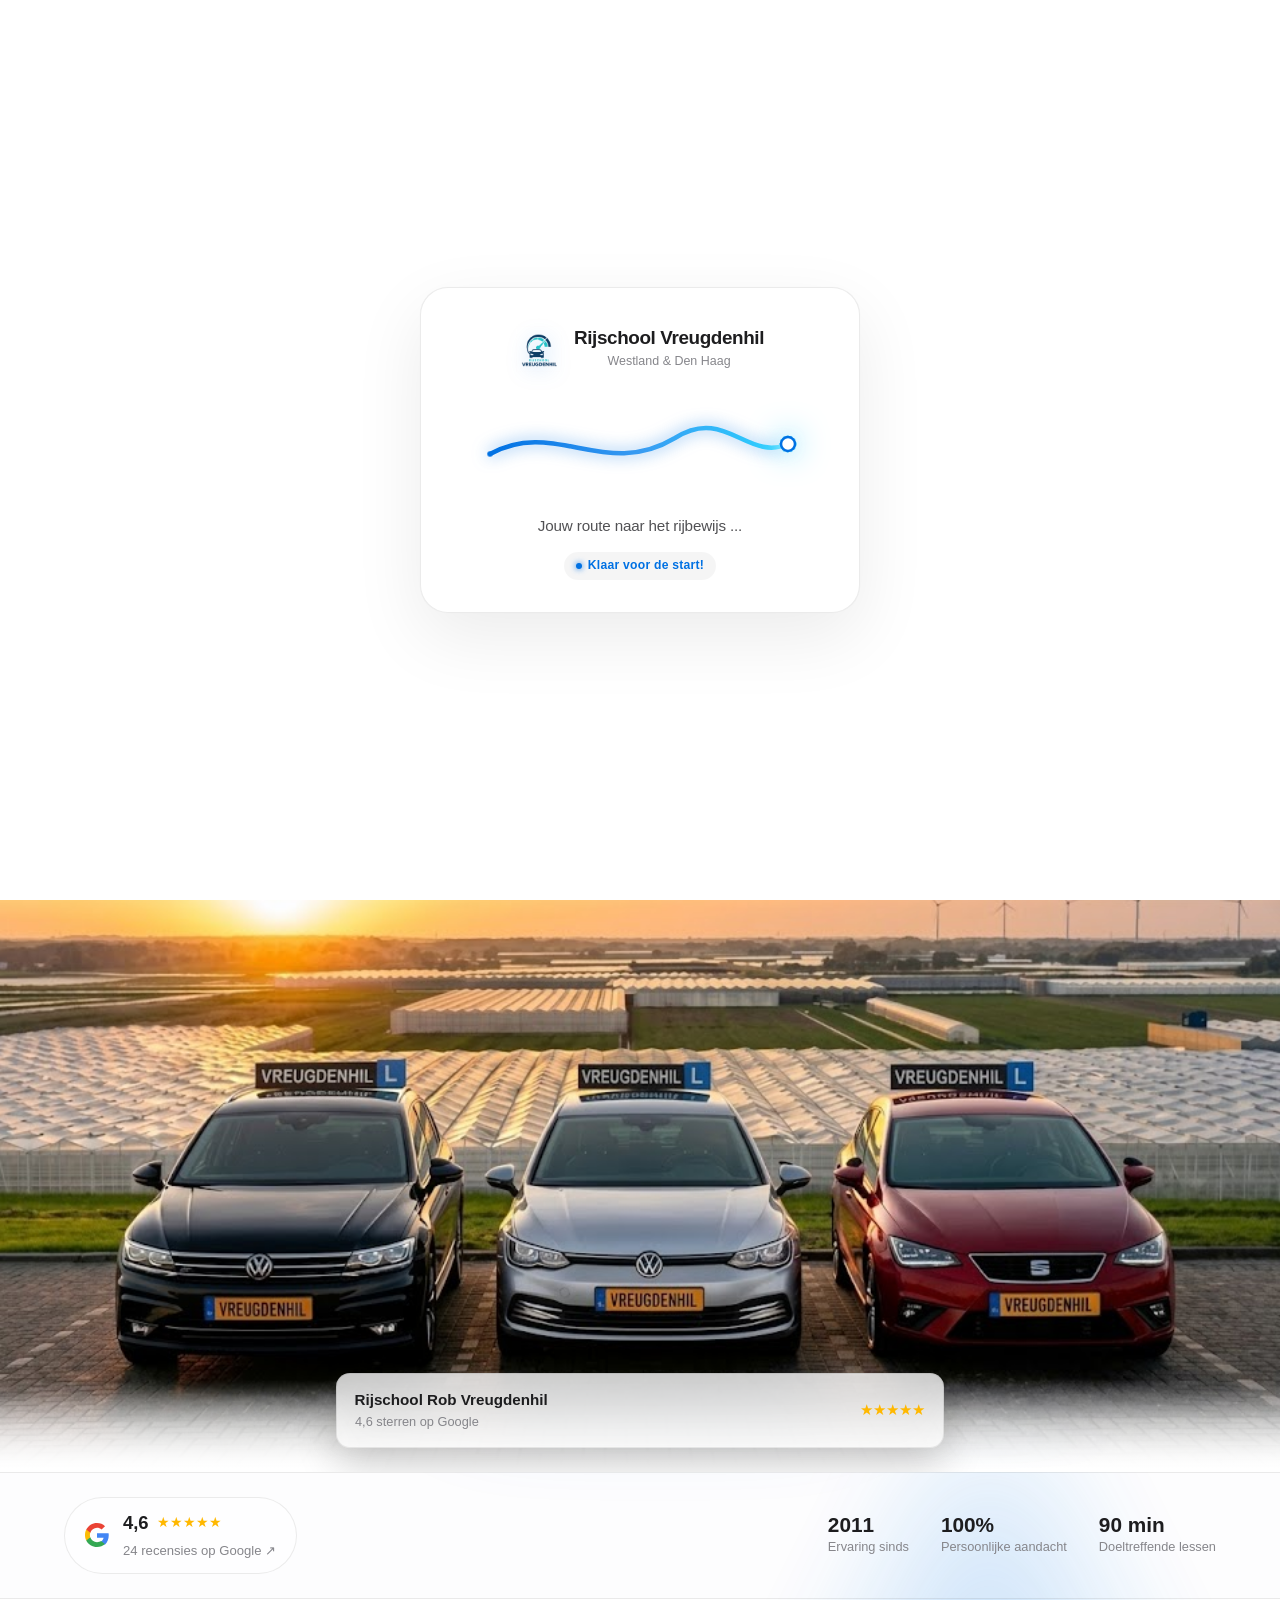
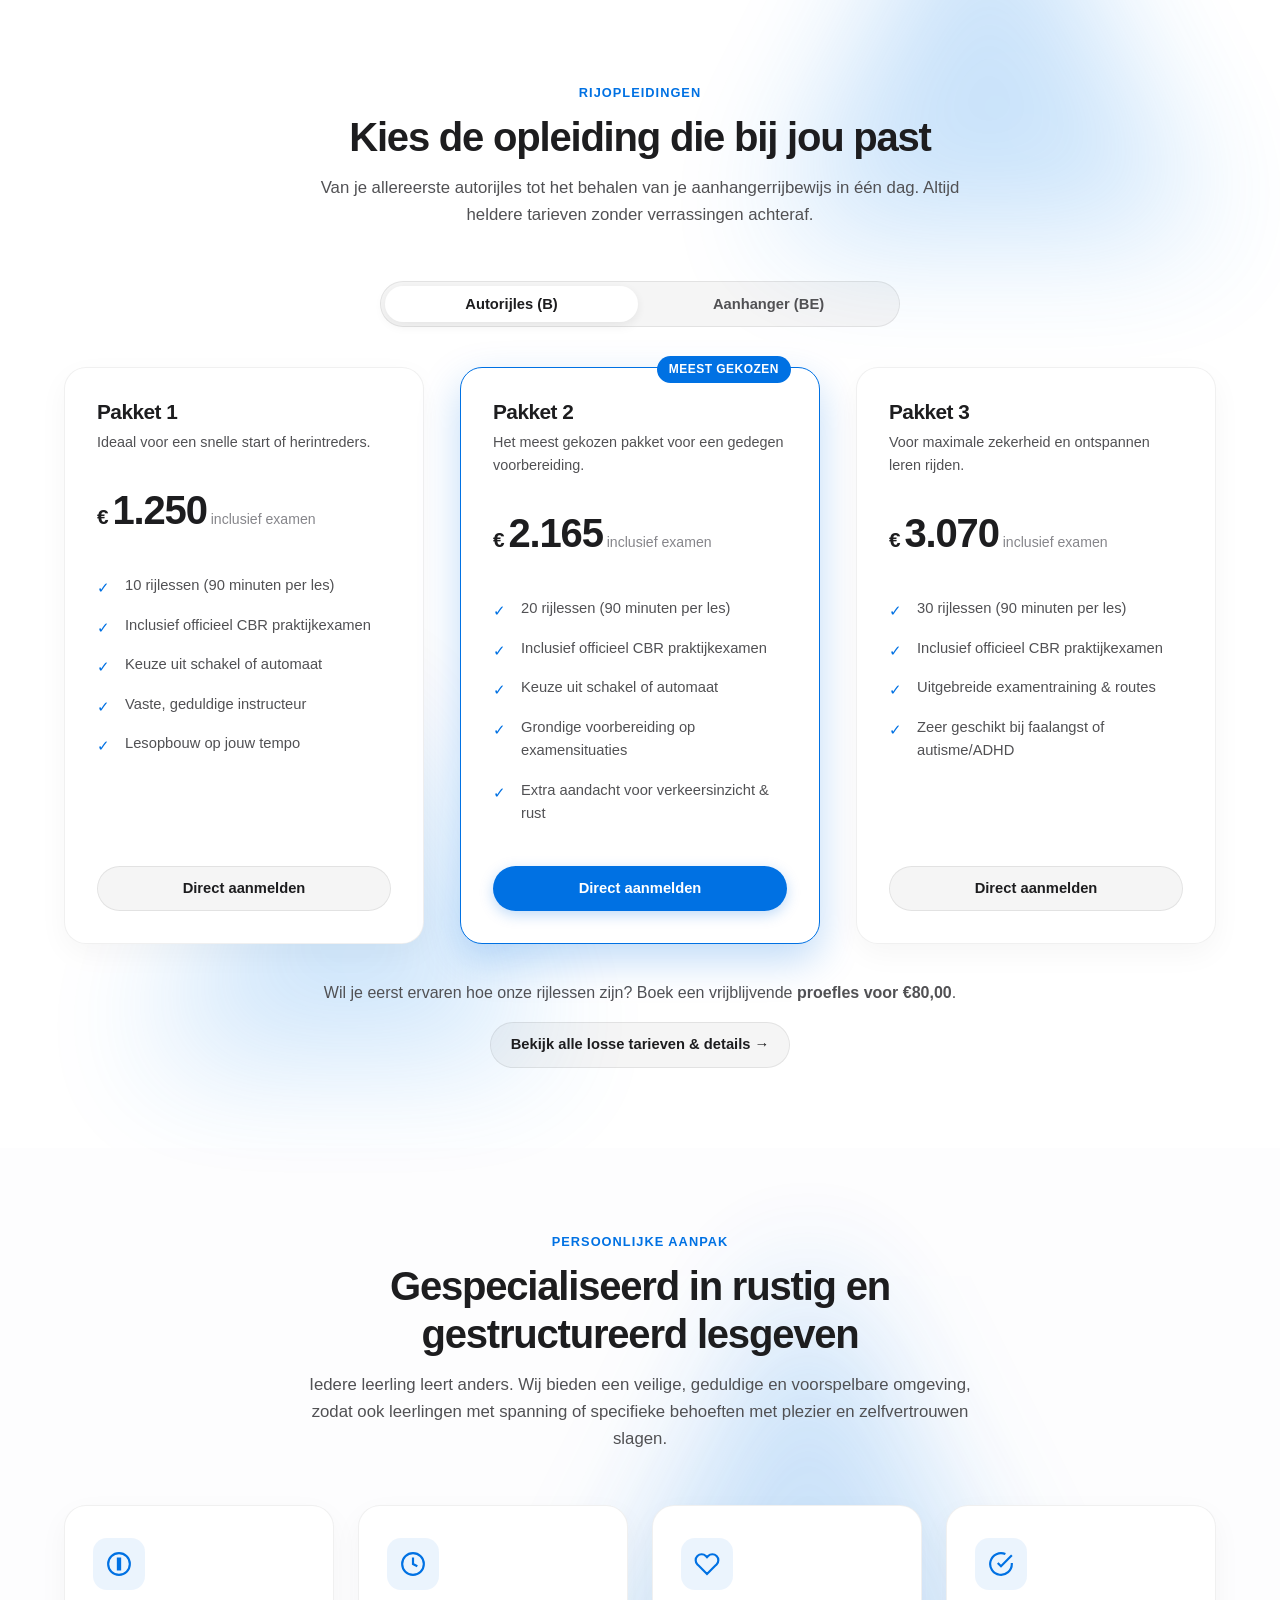
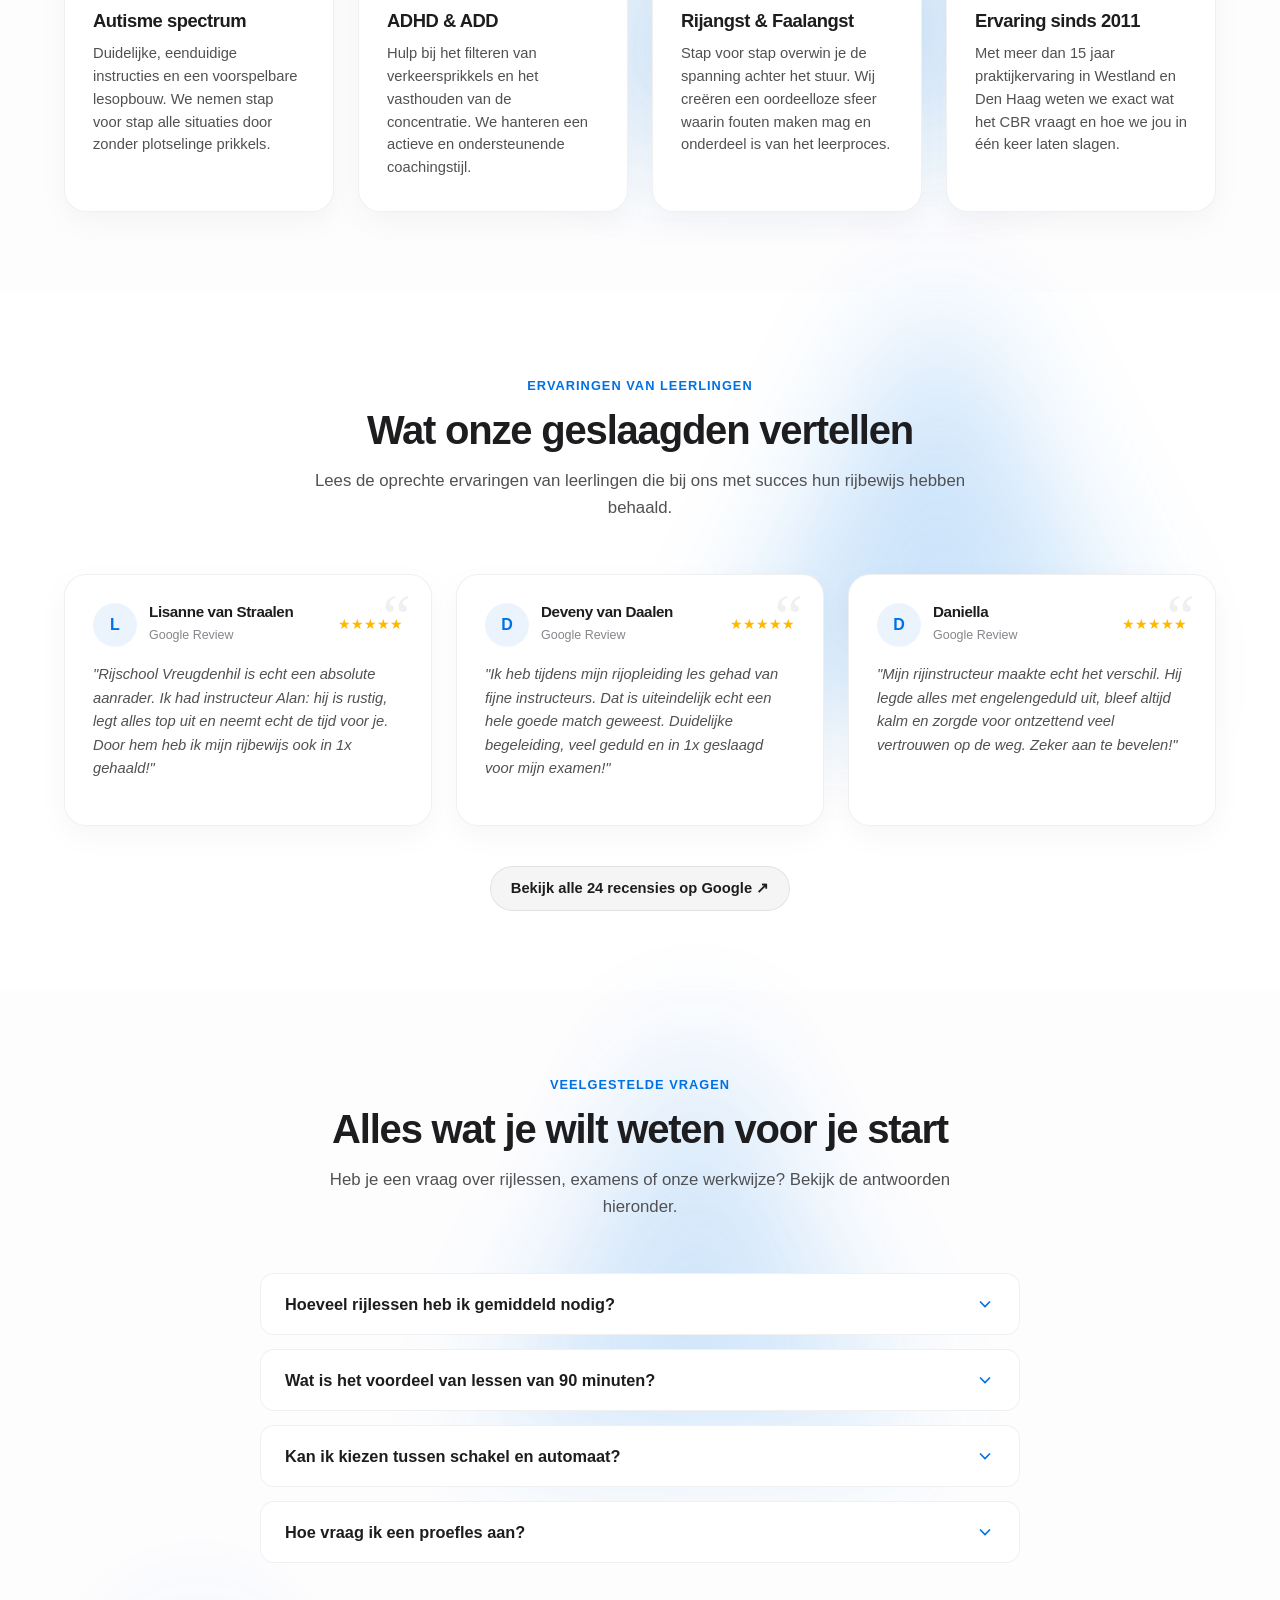
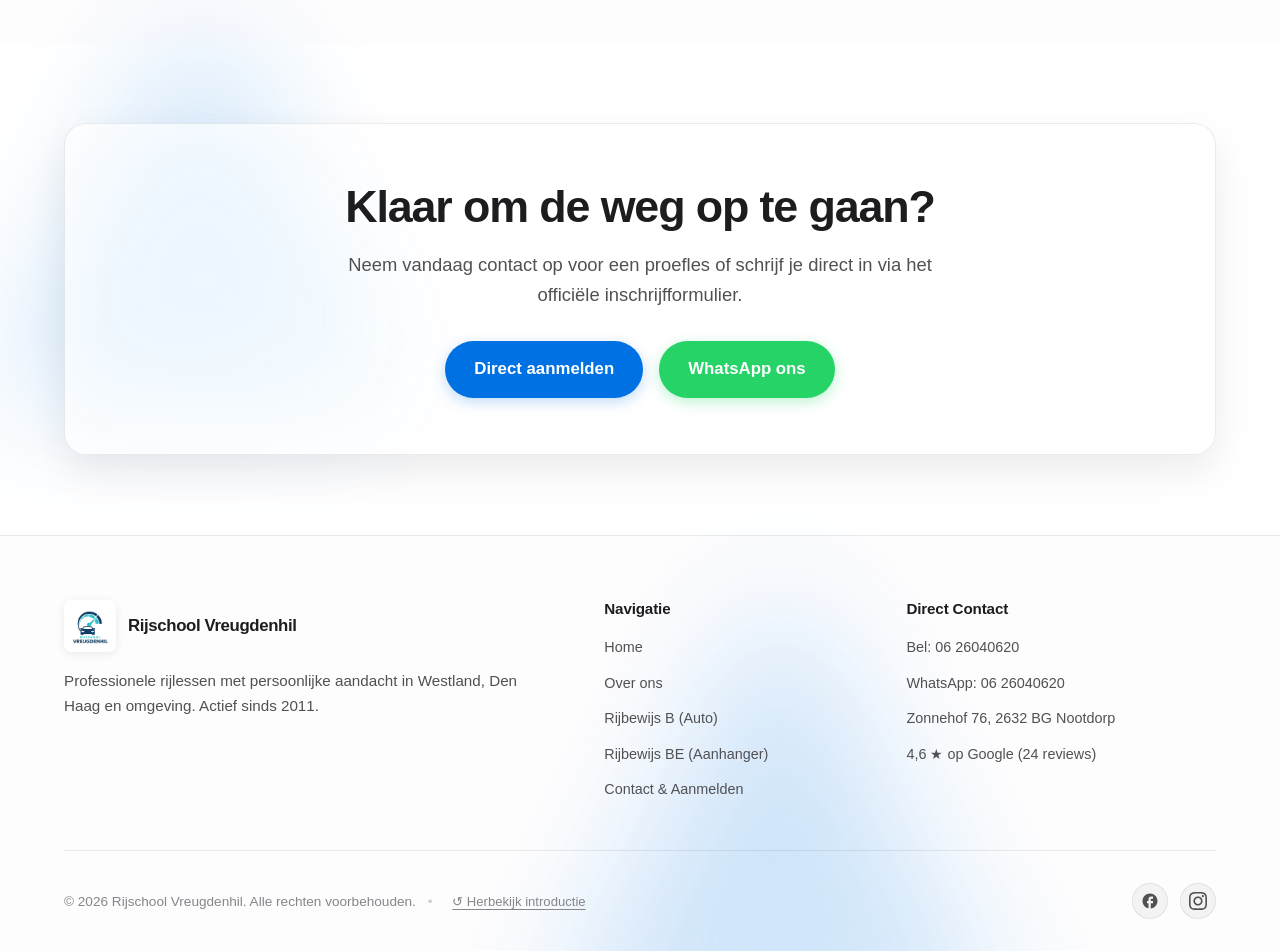
==== commit 645b20e4: "Update tarieven B & BE, tabelindeling en content dagcursus" ====
--- a/index.html
+++ b/index.html
@@ -26,7 +26,7 @@
   <meta name="twitter:image" content="https://www.rijschoolvreugdenhil.nl/images/Bannervreugdenhil.jpeg">
 
   <link rel="icon" type="image/png" href="images/logo.png">
-  <link rel="stylesheet" href="css/styles.css?v=6">
+  <link rel="stylesheet" href="css/styles.css?v=10">
 
   <!-- Schema.org JSON-LD Structured Data for Local Business SEO -->
   <script type="application/ld+json">
@@ -156,7 +156,7 @@
         </p>
         <div class="hero-actions">
           <a href="rijbewijs-b.html" class="btn btn-primary btn-lg">Bekijk lespakketten</a>
-          <a href="https://wa.me/31626040620?text=Hallo%20Rijschool%20Vreugdenhil!%20Graag%20wil%20ik%20me%20aanmelden%20voor%20een%20rijopleiding.%20Kunnen%20wij%20op%20korte%20termijn%20een%20afspraak%20maken%3F" target="_blank" rel="noopener" class="btn btn-secondary btn-lg">Plan proefles (€75)</a>
+          <a href="https://wa.me/31626040620?text=Hallo%20Rijschool%20Vreugdenhil!%20Graag%20wil%20ik%20me%20aanmelden%20voor%20een%20rijopleiding.%20Kunnen%20wij%20op%20korte%20termijn%20een%20afspraak%20maken%3F" target="_blank" rel="noopener" class="btn btn-secondary btn-lg">Plan proefles (€80)</a>
         </div>
 
         <div class="hero-highlights">
@@ -256,7 +256,7 @@
               </div>
               <div class="pricing-amount">
                 <span class="price-currency">€</span>
-                <span class="price-val">1.195</span>
+                <span class="price-val">1.250</span>
                 <span class="price-period">inclusief examen</span>
               </div>
               <ul class="pricing-features">
@@ -278,7 +278,7 @@
               </div>
               <div class="pricing-amount">
                 <span class="price-currency">€</span>
-                <span class="price-val">2.075</span>
+                <span class="price-val">2.165</span>
                 <span class="price-period">inclusief examen</span>
               </div>
               <ul class="pricing-features">
@@ -299,7 +299,7 @@
               </div>
               <div class="pricing-amount">
                 <span class="price-currency">€</span>
-                <span class="price-val">2.950</span>
+                <span class="price-val">3.070</span>
                 <span class="price-period">inclusief examen</span>
               </div>
               <ul class="pricing-features">
@@ -314,7 +314,7 @@
 
           <div style="text-align: center; margin-top: 36px;">
             <p style="margin-bottom: 16px; color: var(--text-secondary);">
-              Wil je eerst ervaren hoe onze rijlessen zijn? Boek een vrijblijvende <strong>proefles voor €75,00</strong>.
+              Wil je eerst ervaren hoe onze rijlessen zijn? Boek een vrijblijvende <strong>proefles voor €80,00</strong>.
             </p>
             <a href="rijbewijs-b.html" class="btn btn-secondary">Bekijk alle losse tarieven & details →</a>
           </div>
@@ -331,7 +331,7 @@
               </div>
               <div class="pricing-amount">
                 <span class="price-currency">€</span>
-                <span class="price-val">795</span>
+                <span class="price-val">835</span>
                 <span class="price-period">inclusief examen</span>
               </div>
               <ul class="pricing-features">
@@ -346,20 +346,20 @@
 
             <div class="pricing-card">
               <div class="pricing-header">
-                <h3 class="package-name">Losse BE Lessen</h3>
-                <p class="package-desc">Lessen op jouw eigen tempo en planning.</p>
+                <h3 class="package-name">Flexibele BE Lessen</h3>
+                <p class="package-desc">Ideaal als je liever in jouw eigen tempo lest.</p>
               </div>
               <div class="pricing-amount">
                 <span class="price-currency">€</span>
-                <span class="price-val">78</span>
-                <span class="price-period">per uur les</span>
+                <span class="price-val">82</span>
+                <span class="price-period">per les 60min</span>
               </div>
               <ul class="pricing-features">
-                <li><span class="feature-check">✓</span> Intake les (120 min): €150,00</li>
-                <li><span class="feature-check">✓</span> Losse les (60 min): €78,00</li>
-                <li><span class="feature-check">✓</span> Dubbele les (120 min): €156,00</li>
-                <li><span class="feature-check">✓</span> BE praktijkexamen los: €327,00</li>
-                <li><span class="feature-check">✓</span> Flexibel in te plannen naar wens</li>
+                <li><span class="feature-check">✓</span> Intake les (120 min): €160,00</li>
+                <li><span class="feature-check">✓</span> Rijles (60 min): €82,00</li>
+                <li><span class="feature-check">✓</span> Les van 120 min: €164,00</li>
+                <li><span class="feature-check">✓</span> CBR Praktijkexamen BE: €345,00</li>
+                <li><span class="feature-check">✓</span> Inclusief btw en materiaal</li>
               </ul>
               <a href="rijbewijs-be.html" class="btn btn-secondary">Meer over Rijbewijs BE</a>
             </div>
@@ -607,17 +607,6 @@
         </div>
 
         <div>
-          <h4 class="footer-col-title">Werkgebied</h4>
-          <ul class="footer-links">
-            <li><span class="footer-link">Westland (Naaldwijk e.o.)</span></li>
-            <li><span class="footer-link">Den Haag</span></li>
-            <li><span class="footer-link">'s-Gravenzande & Monster</span></li>
-            <li><span class="footer-link">Wateringen & De Lier</span></li>
-            <li><span class="footer-link">Rijswijk e.o.</span></li>
-          </ul>
-        </div>
-
-        <div>
           <h4 class="footer-col-title">Direct Contact</h4>
           <ul class="footer-links">
             <li><a href="tel:+31626040620" class="footer-link">Bel: 06 26040620</a></li>
--- a/css/styles.css
+++ b/css/styles.css
@@ -1280,6 +1280,30 @@
   color: var(--accent);
 }
 
+.rates-category-title {
+  font-size: 1.25rem;
+  font-weight: 700;
+  color: var(--accent);
+  margin: 0 0 14px 0;
+  letter-spacing: -0.02em;
+}
+
+.rates-table th:nth-child(1),
+.rates-table td.rate-col-title {
+  width: 42%;
+}
+
+.rates-table th:nth-child(2),
+.rates-table td.rate-col-duration {
+  width: 40%;
+}
+
+.rates-table th:nth-child(3),
+.rates-table td.rate-col-price {
+  width: 18%;
+  text-align: right;
+}
+
 /* Mobiele Weergave (< 680px): Geen horizontaal scrollen, perfecte Apple-rij weergave */
 @media (max-width: 680px) {
   .pricing-table-panel {
@@ -1335,6 +1359,12 @@
     text-align: right;
     align-self: center;
   }
+
+  .rates-category-title {
+    font-size: 1.15rem;
+    margin-bottom: 10px;
+    color: var(--accent);
+  }
 }
 
 /* Feature Cards Grid (Specializations & USPs) */
@@ -1717,17 +1747,18 @@
 
 .footer-grid {
   display: grid;
-  grid-template-columns: 1.5fr 1fr 1fr 1fr;
-  gap: 48px;
+  grid-template-columns: 2fr 1fr 1.3fr;
+  gap: 64px;
   margin-bottom: 48px;
+  align-items: start;
 }
 
 .footer-brand-desc {
-  font-size: 0.9rem;
+  font-size: 0.95rem;
   color: var(--text-secondary);
-  margin-top: 14px;
-  line-height: 1.6;
-  max-width: 320px;
+  margin-top: 16px;
+  line-height: 1.65;
+  max-width: 460px;
 }
 
 .footer-col-title {
@@ -1808,7 +1839,10 @@
   }
   .footer-grid {
     grid-template-columns: 1fr 1fr;
-    gap: 36px;
+    gap: 40px;
+  }
+  .footer-grid > div:first-child {
+    grid-column: span 2;
   }
 }
 
@@ -1864,7 +1898,10 @@
   
   .footer-grid {
     grid-template-columns: 1fr;
-    gap: 32px;
+    gap: 36px;
+  }
+  .footer-grid > div:first-child {
+    grid-column: auto;
   }
   
   .pricing-card {
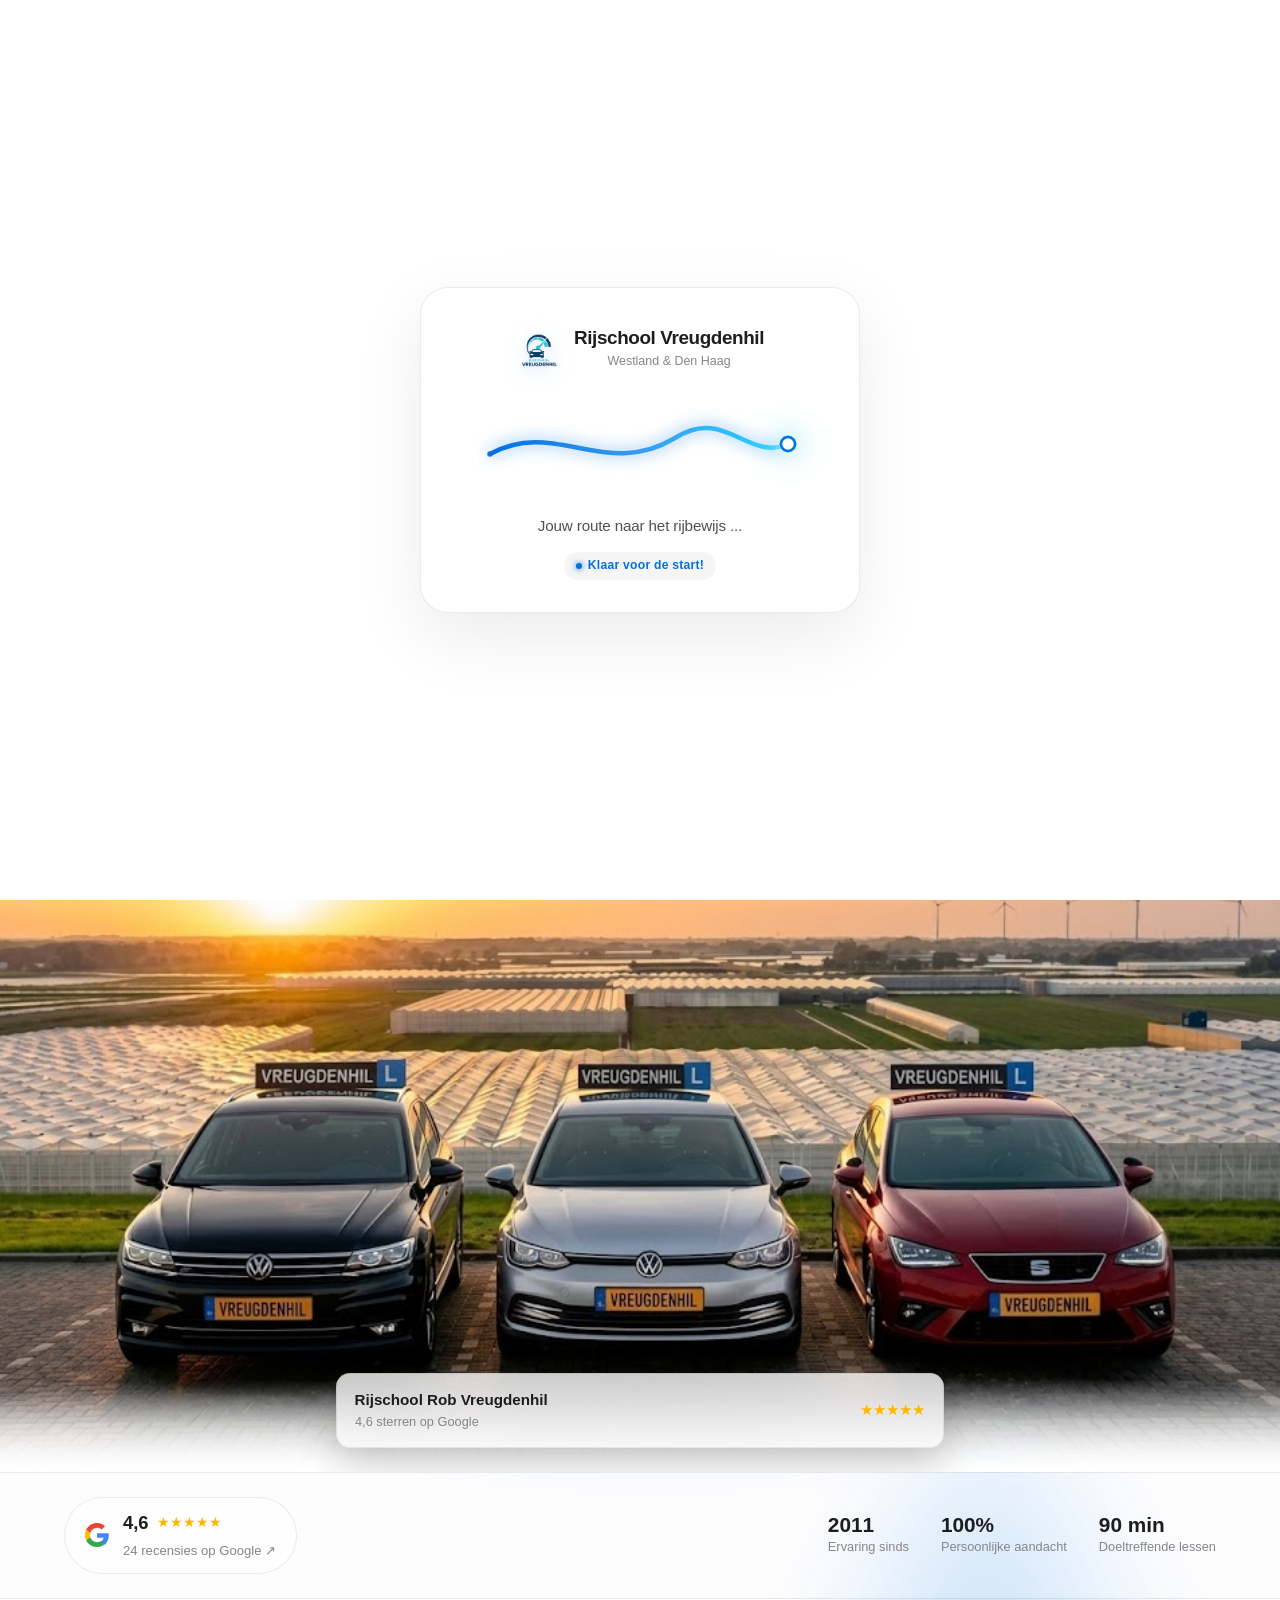
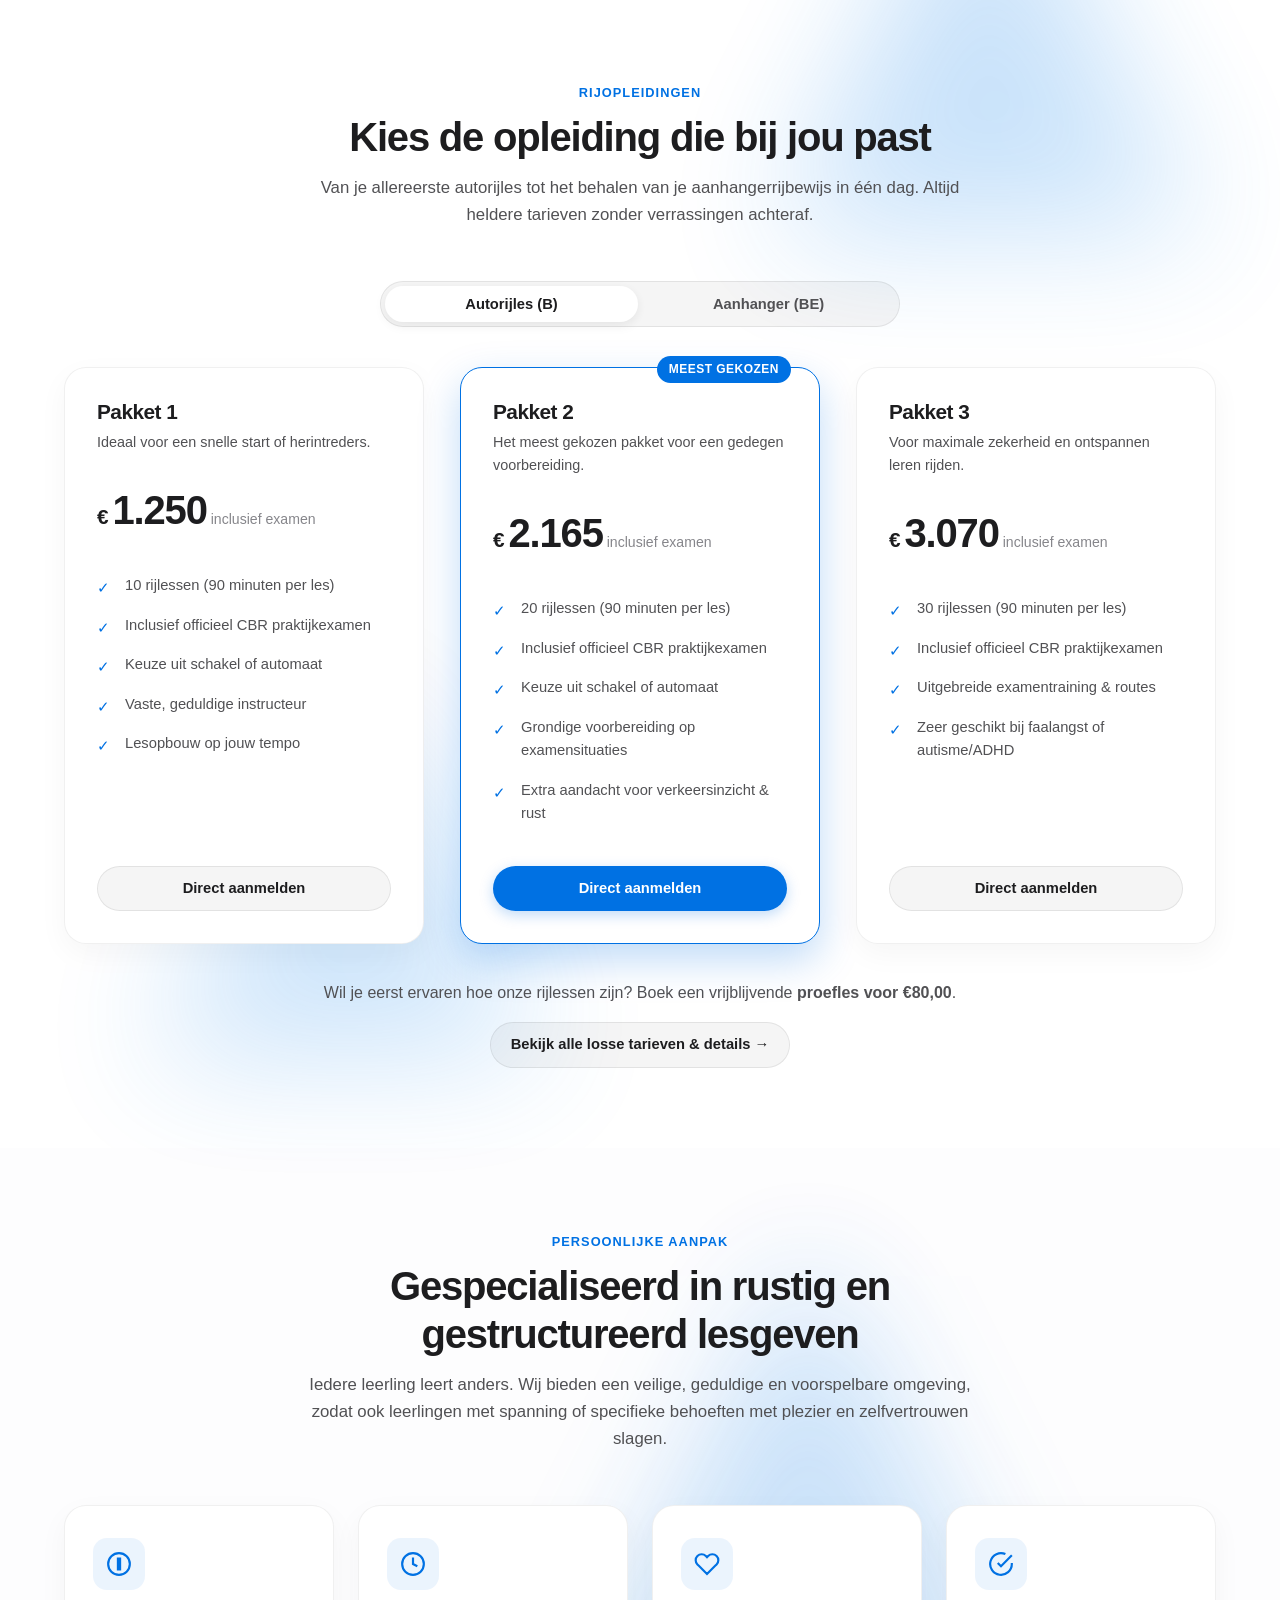
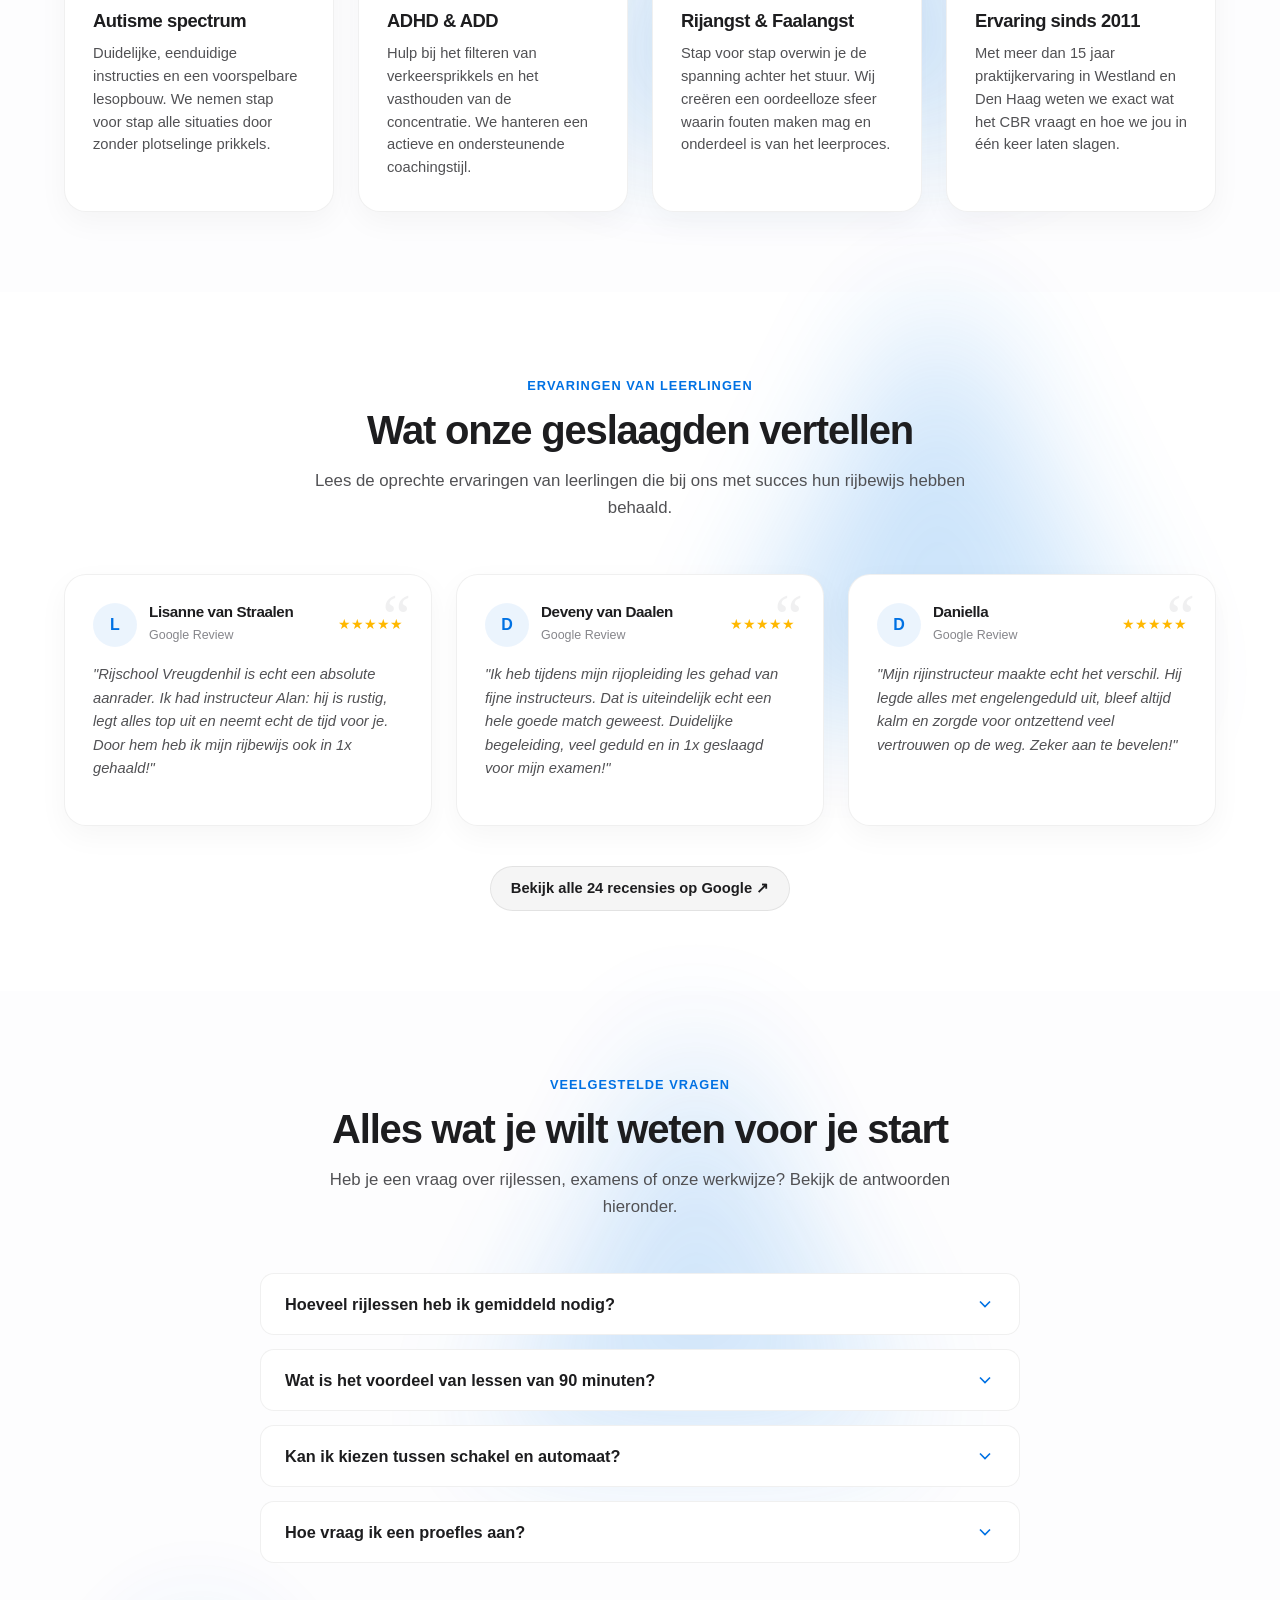
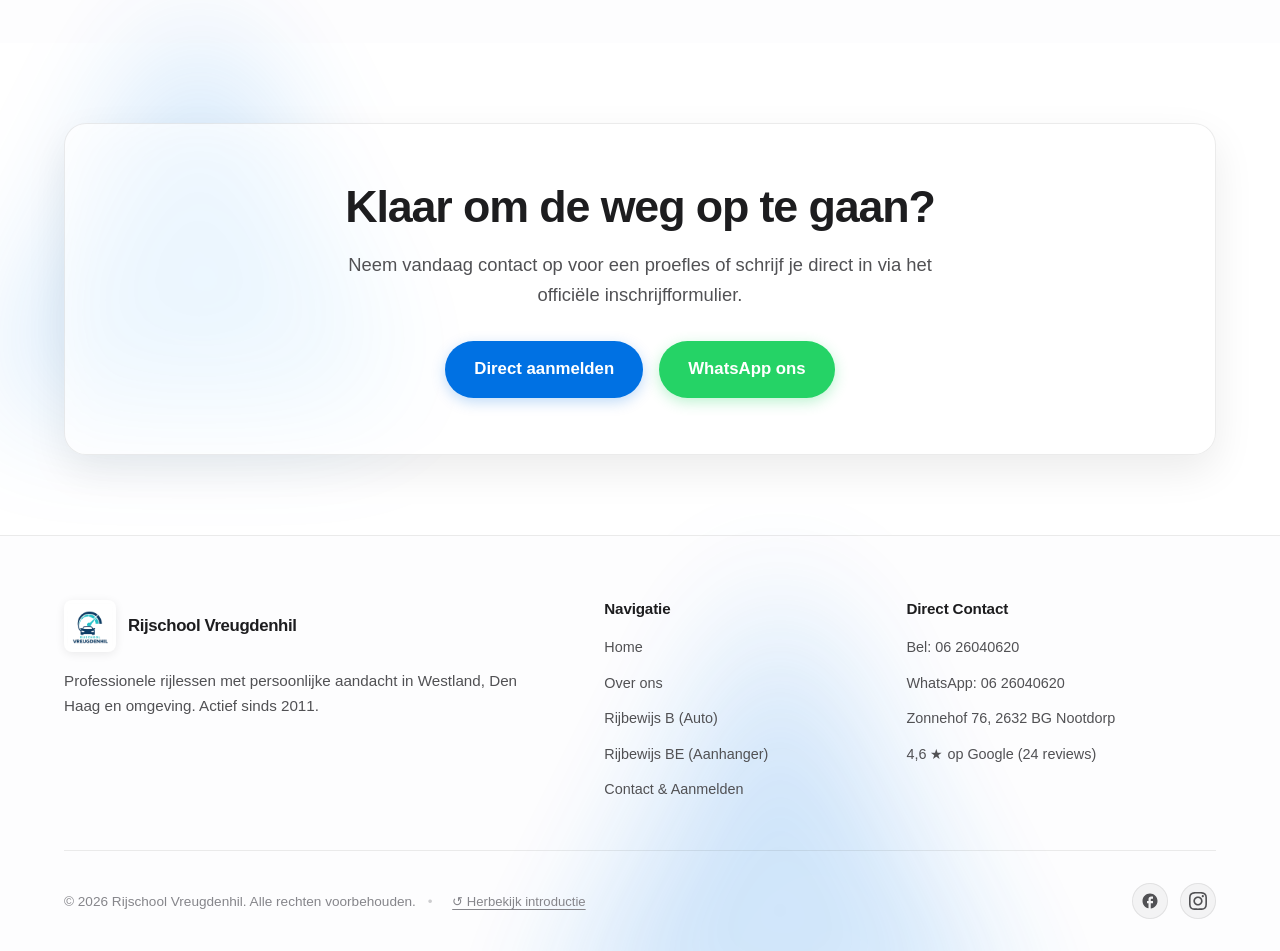
==== commit c2193090: "Fix gradient text glyph clipping op hero-title" ====
--- a/index.html
+++ b/index.html
@@ -26,7 +26,7 @@
   <meta name="twitter:image" content="https://www.rijschoolvreugdenhil.nl/images/Bannervreugdenhil.jpeg">
 
   <link rel="icon" type="image/png" href="images/logo.png">
-  <link rel="stylesheet" href="css/styles.css?v=10">
+  <link rel="stylesheet" href="css/styles.css?v=11">
 
   <!-- Schema.org JSON-LD Structured Data for Local Business SEO -->
   <script type="application/ld+json">
--- a/css/styles.css
+++ b/css/styles.css
@@ -793,7 +793,9 @@
 .hero-title .gradient-text {
   background: linear-gradient(135deg, var(--text-primary) 30%, var(--accent) 100%);
   -webkit-background-clip: text;
+  background-clip: text;
   -webkit-text-fill-color: transparent;
+  padding-right: 0.08em;
 }
 
 .hero-subtitle {
